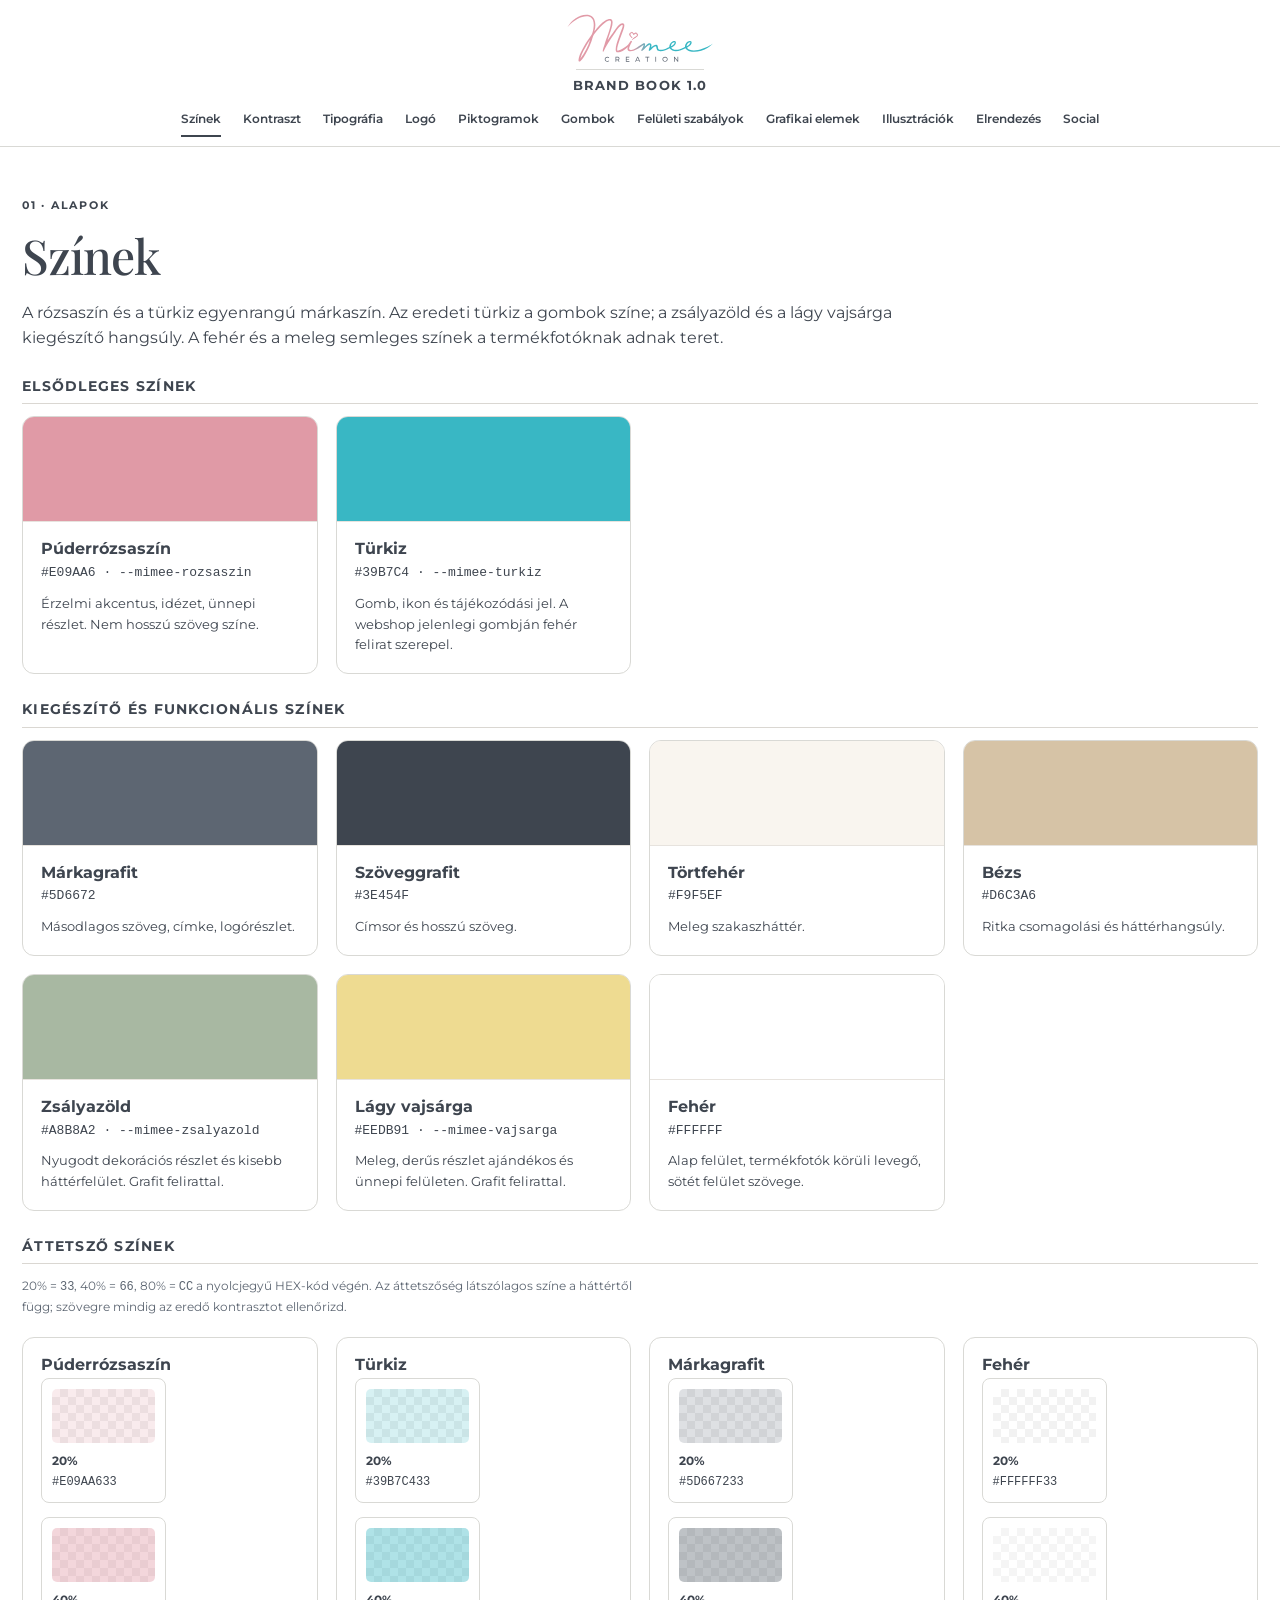
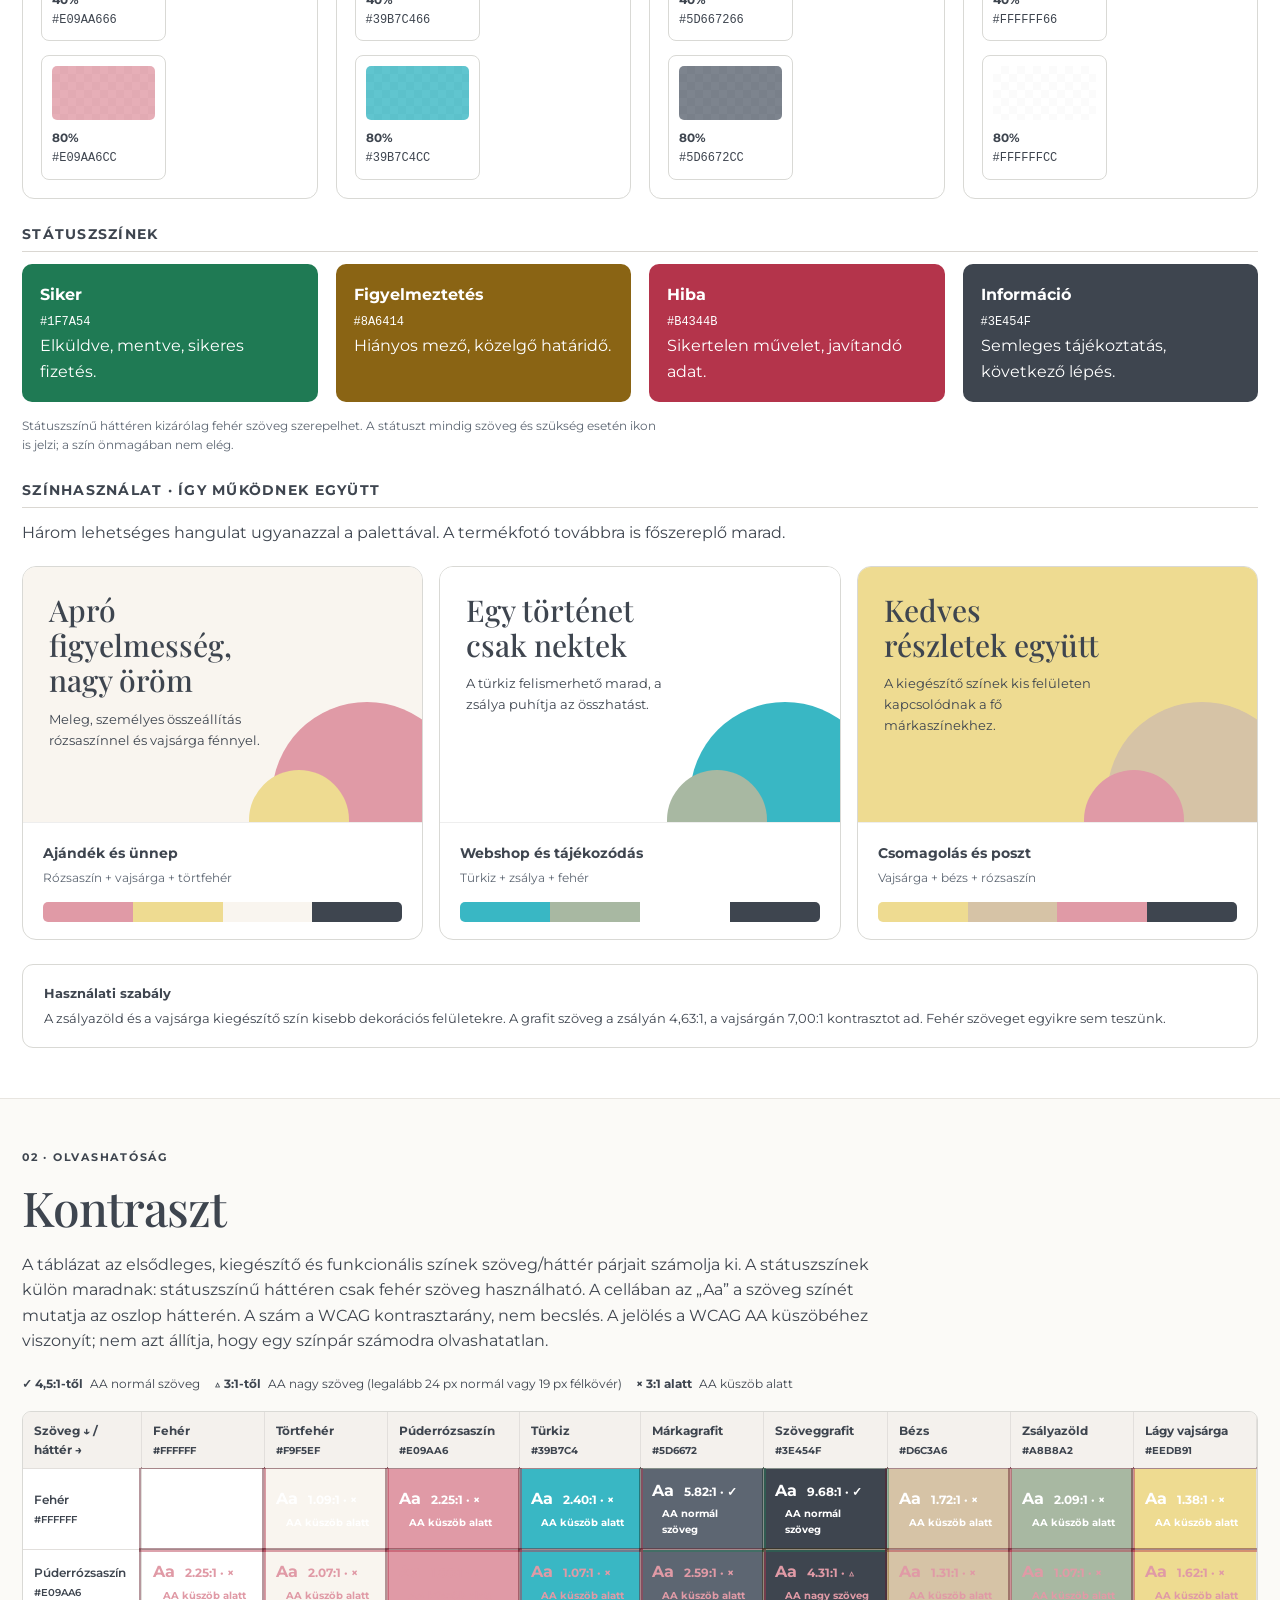
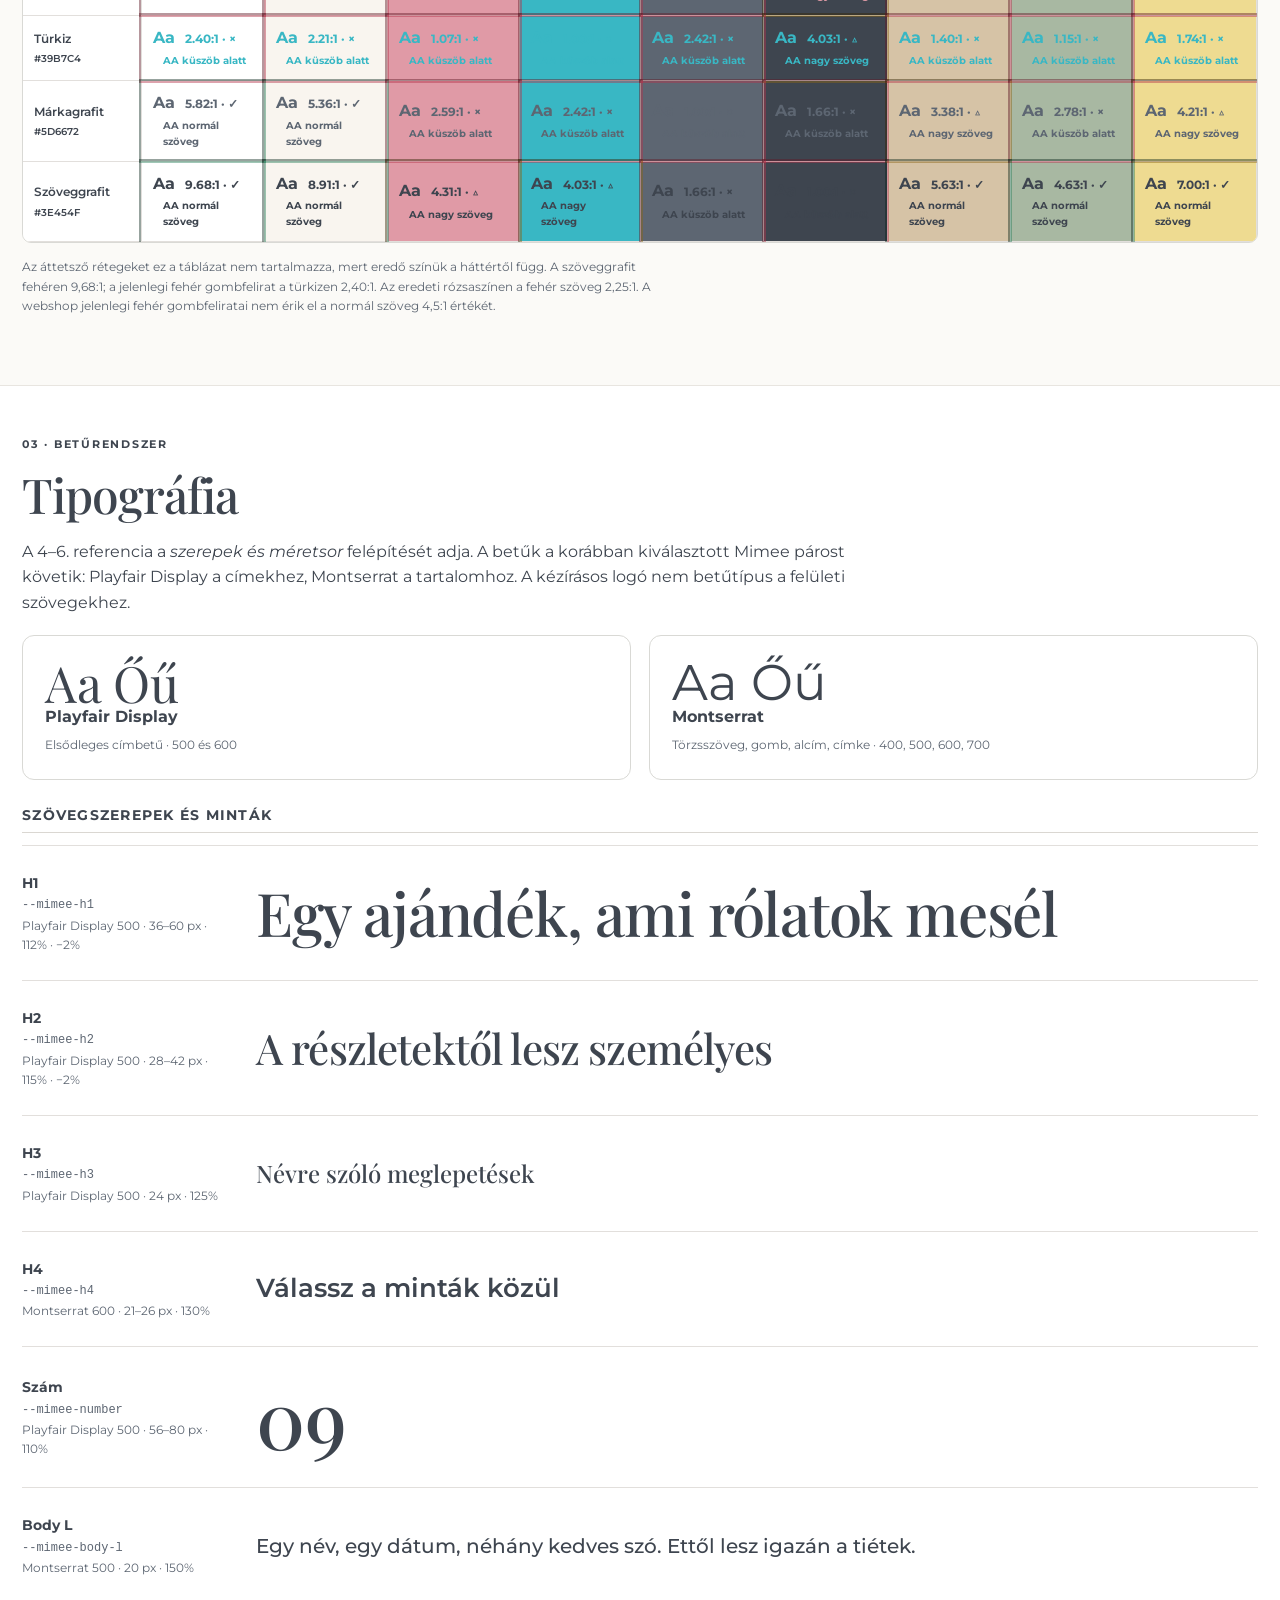
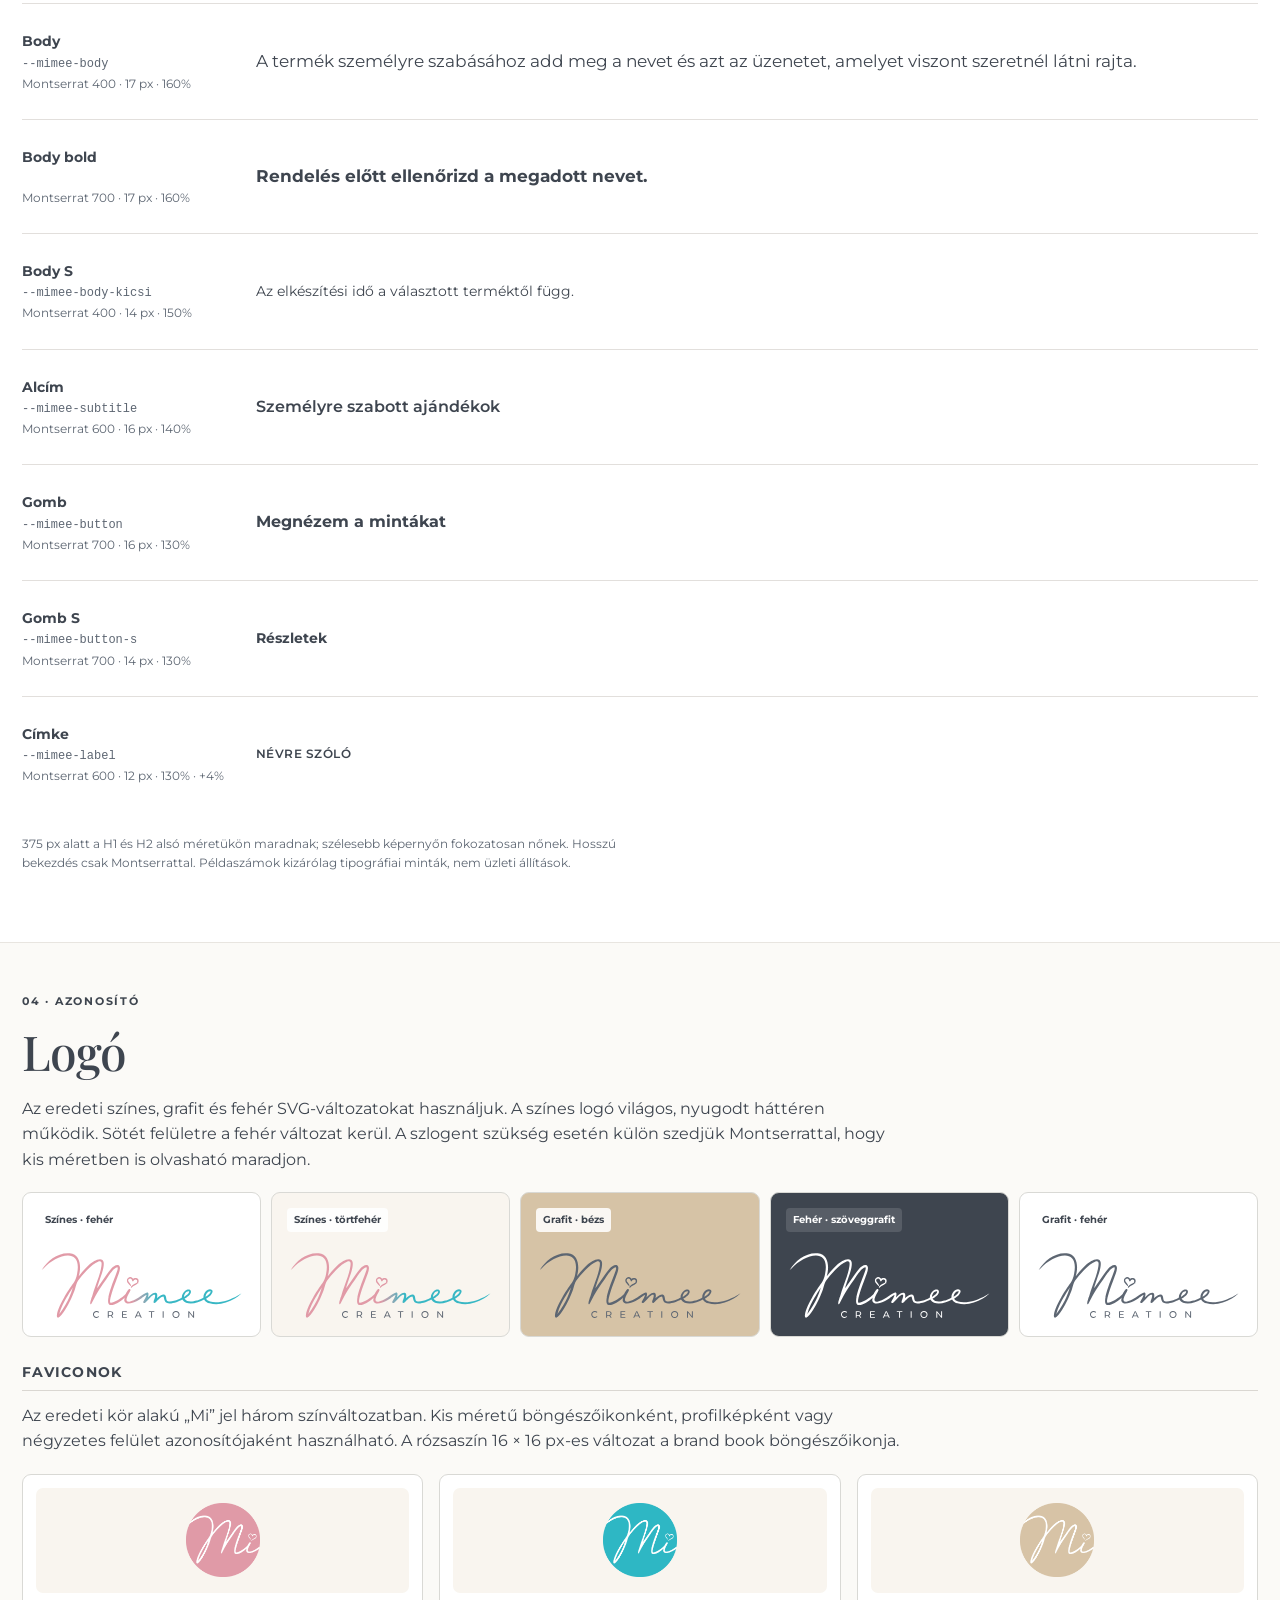
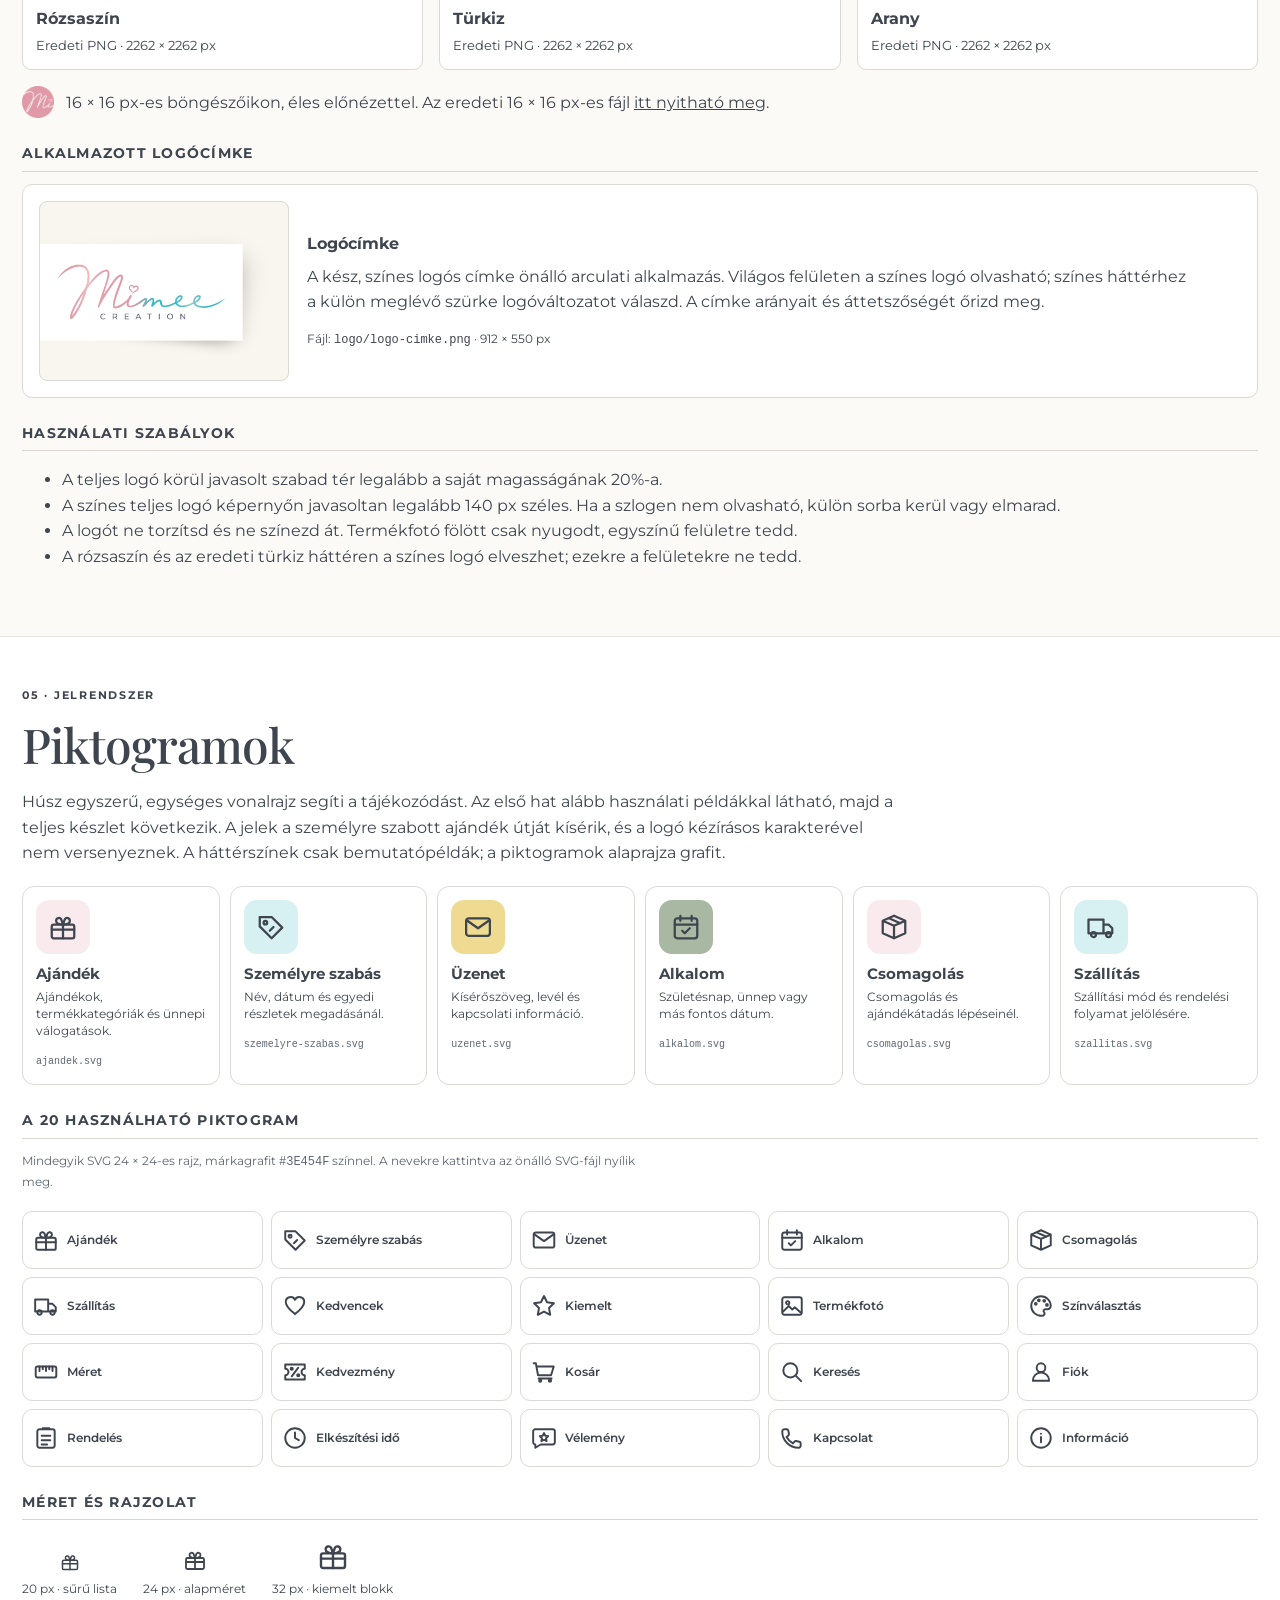
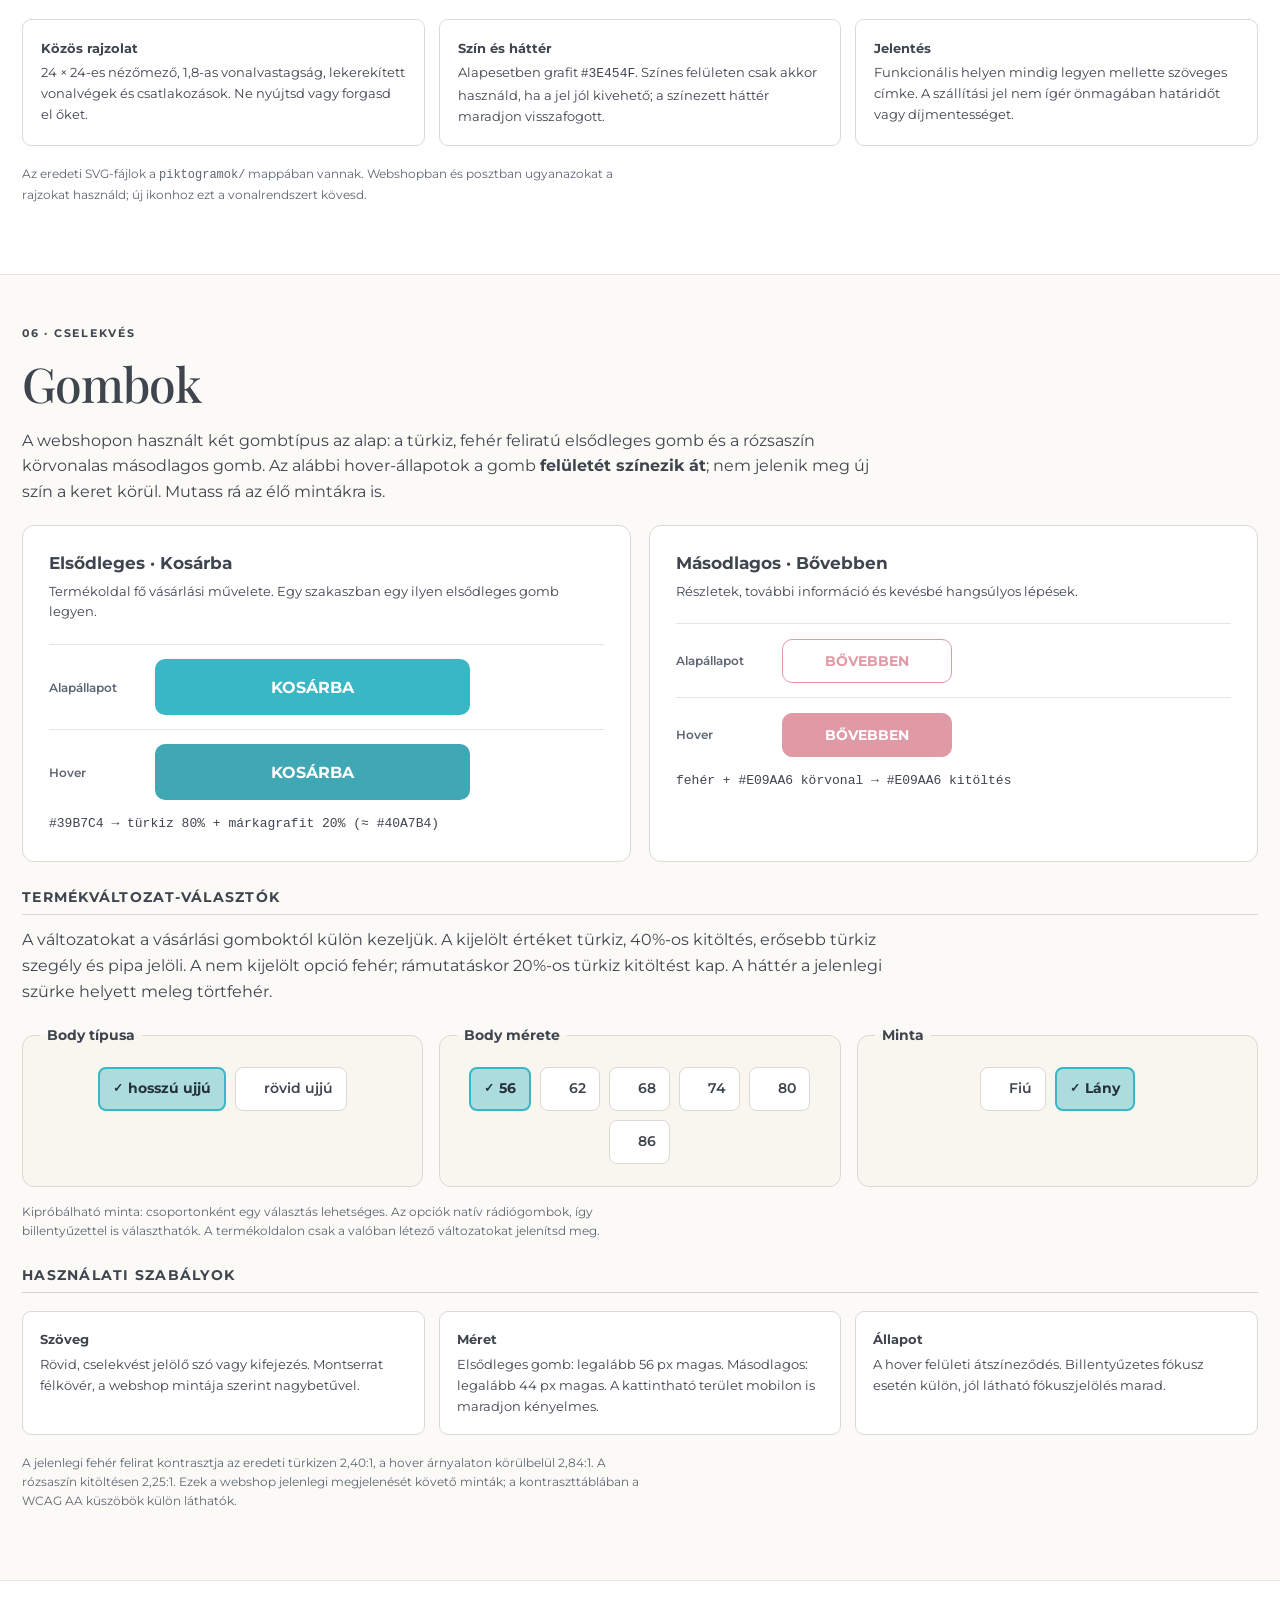
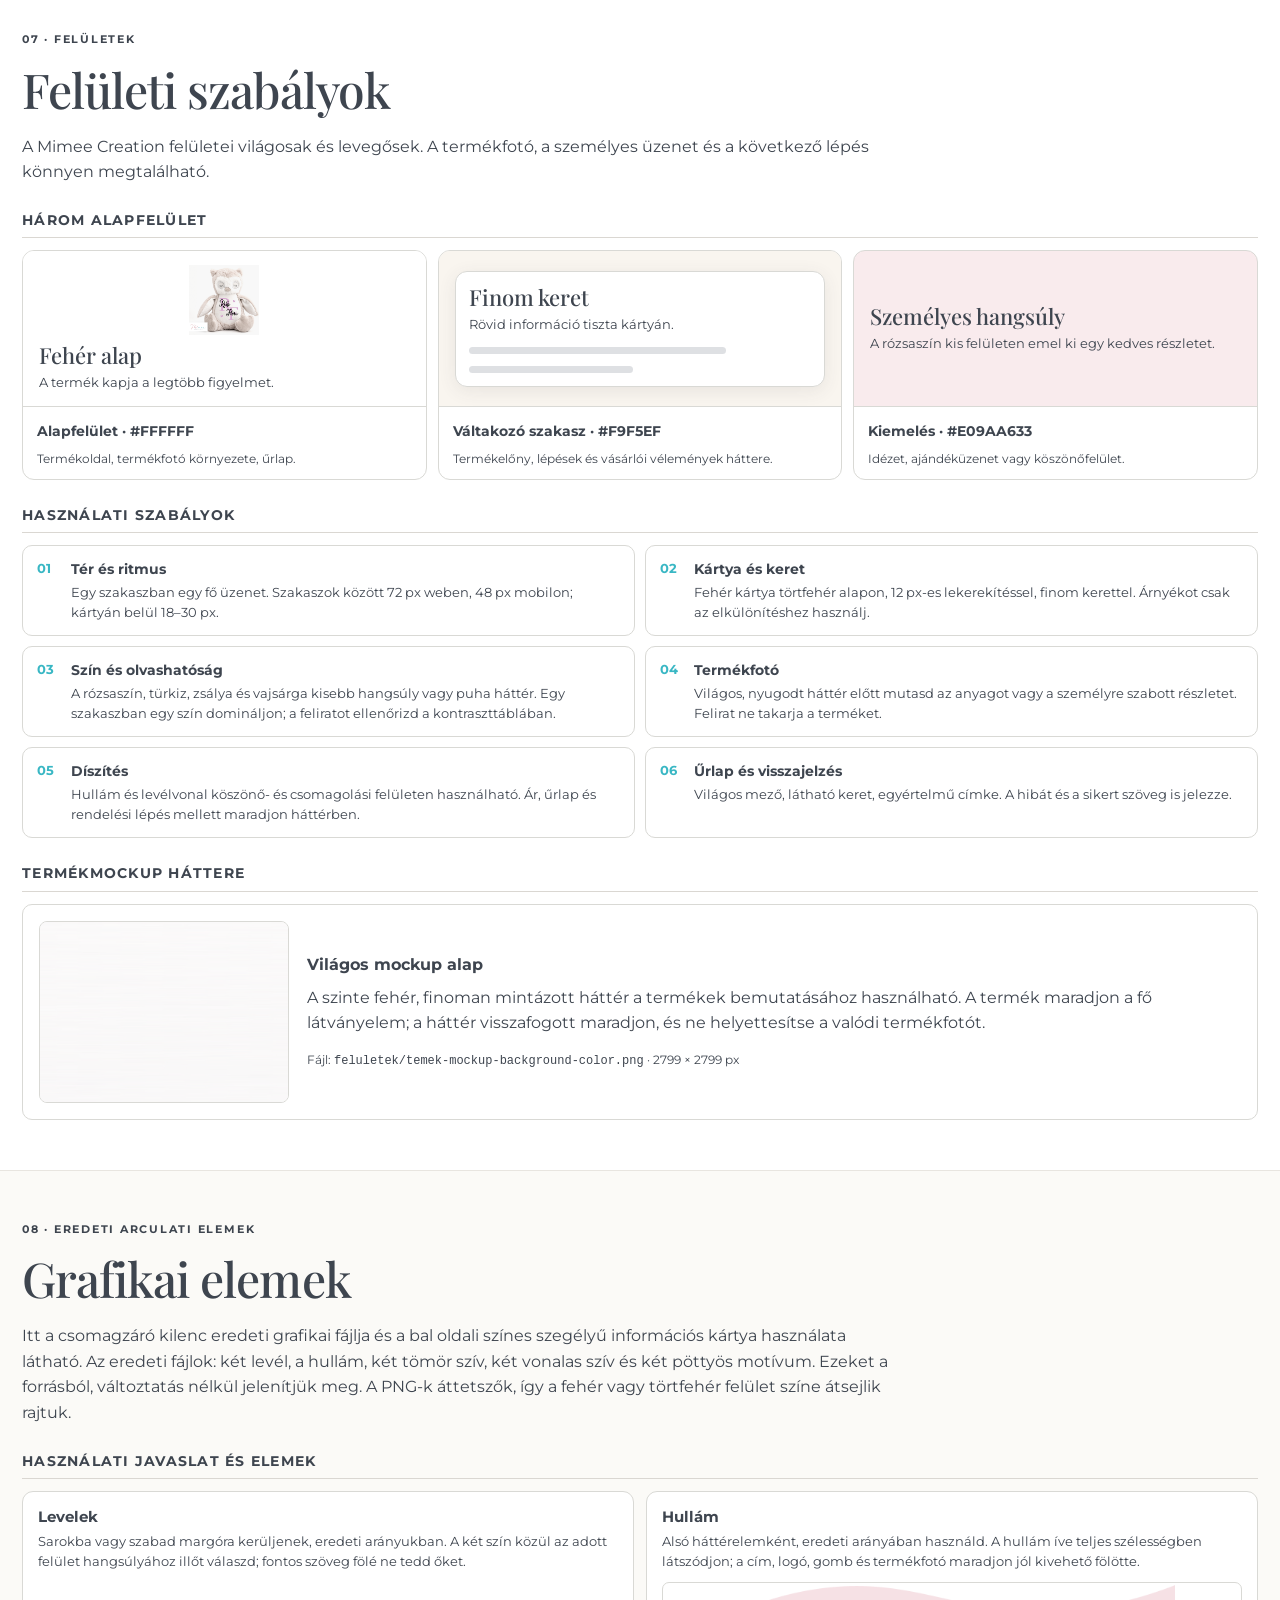
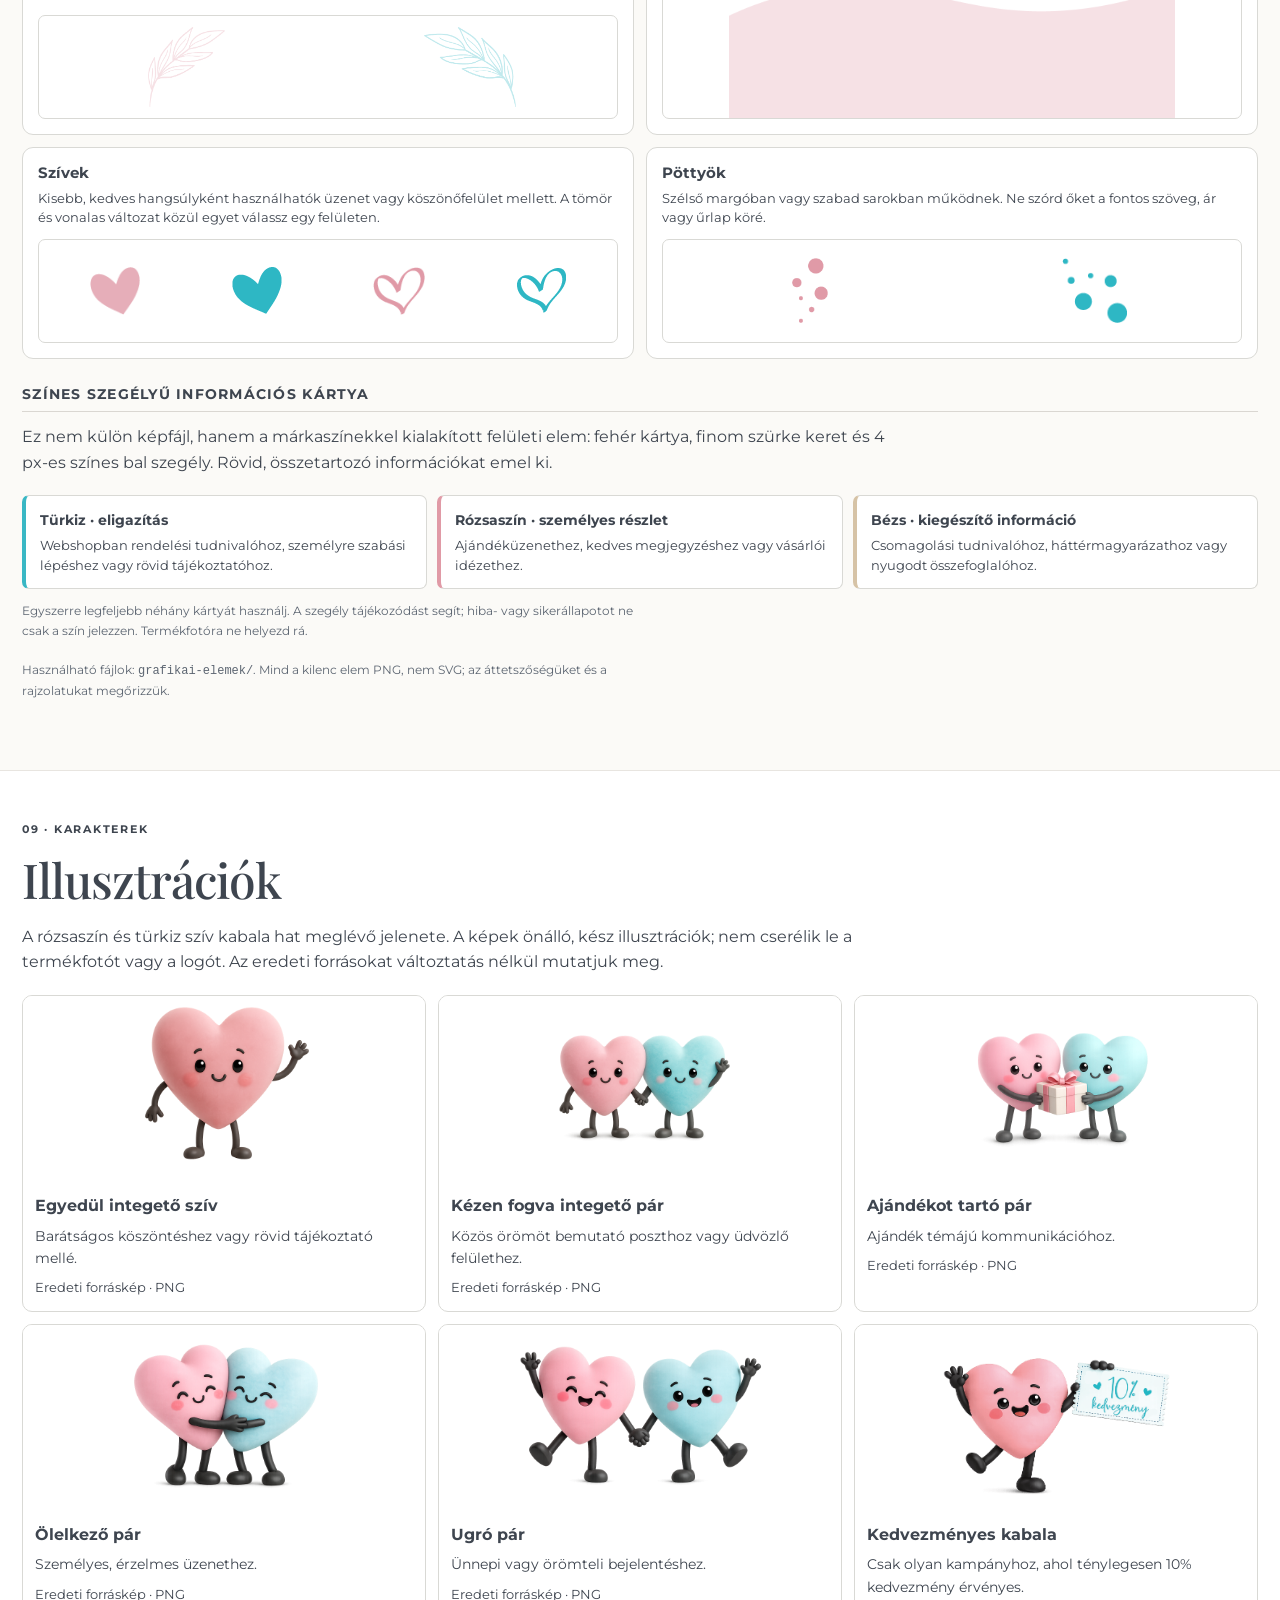
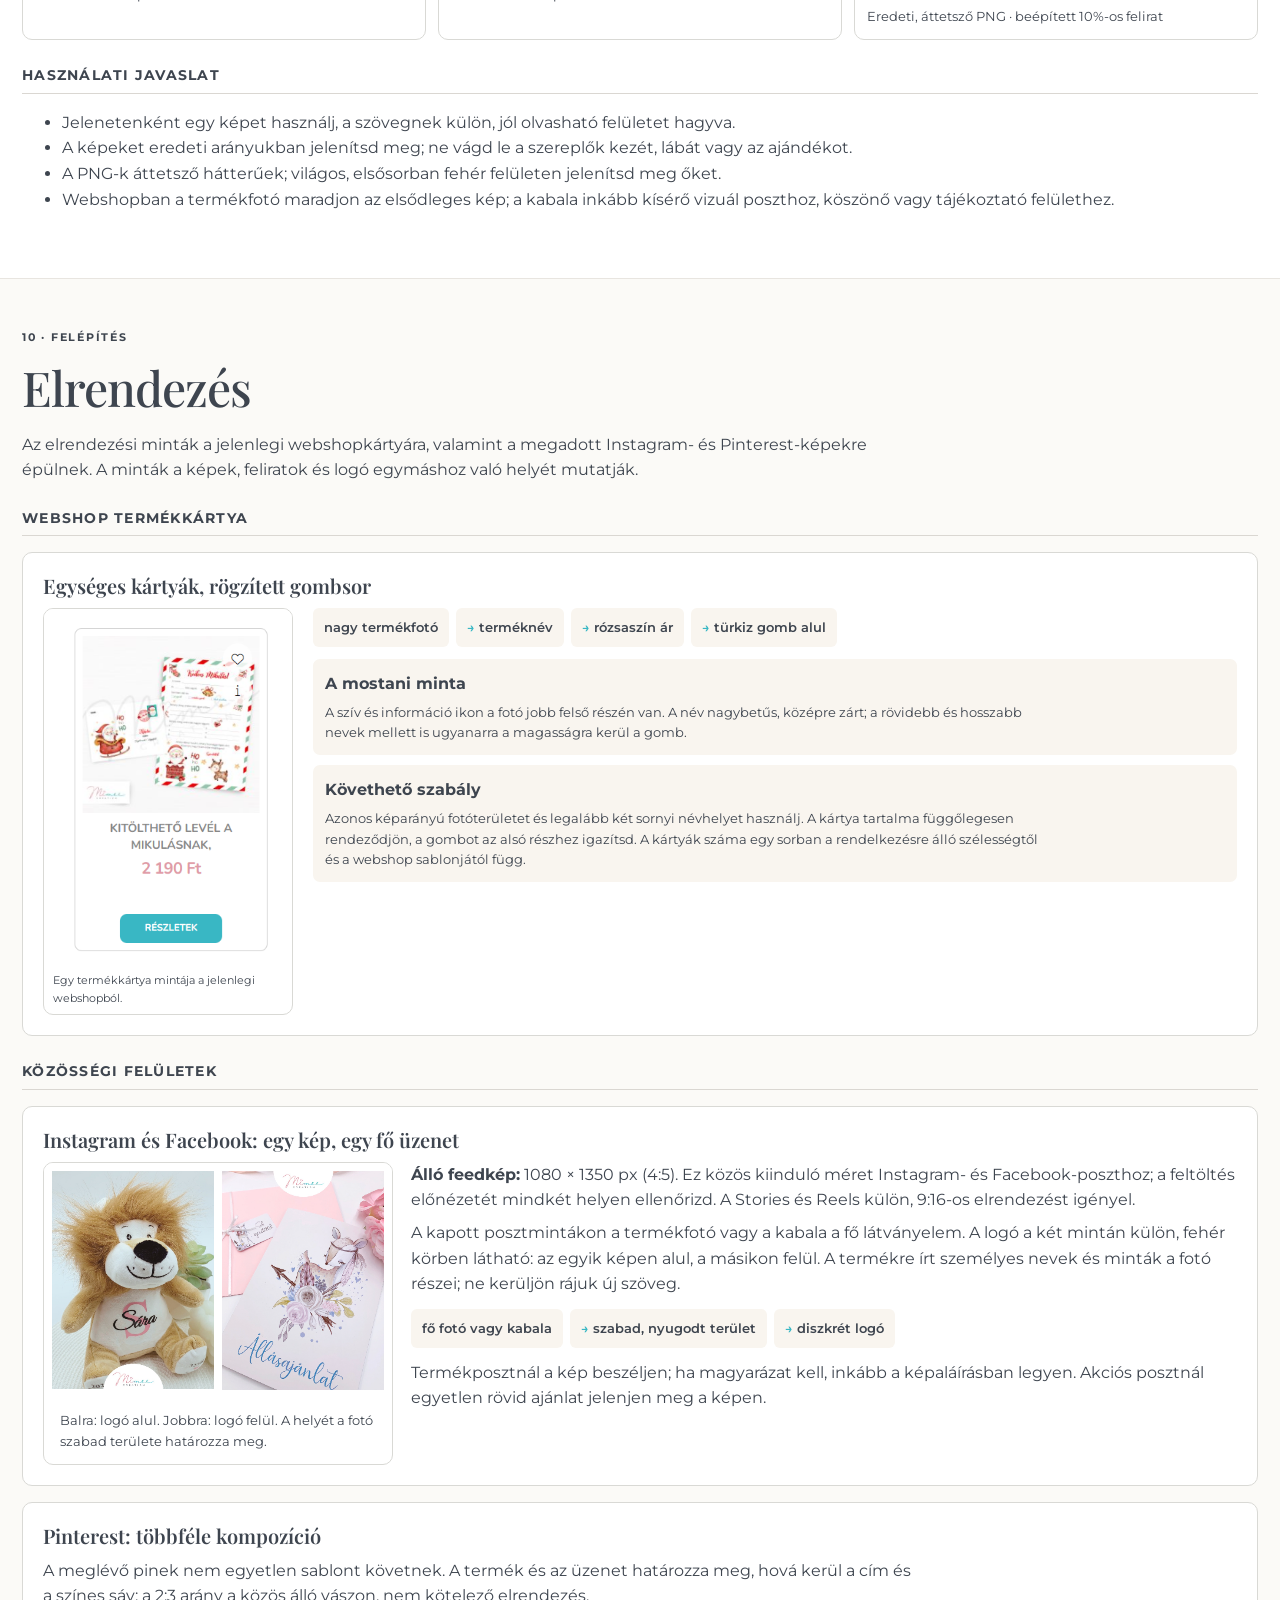
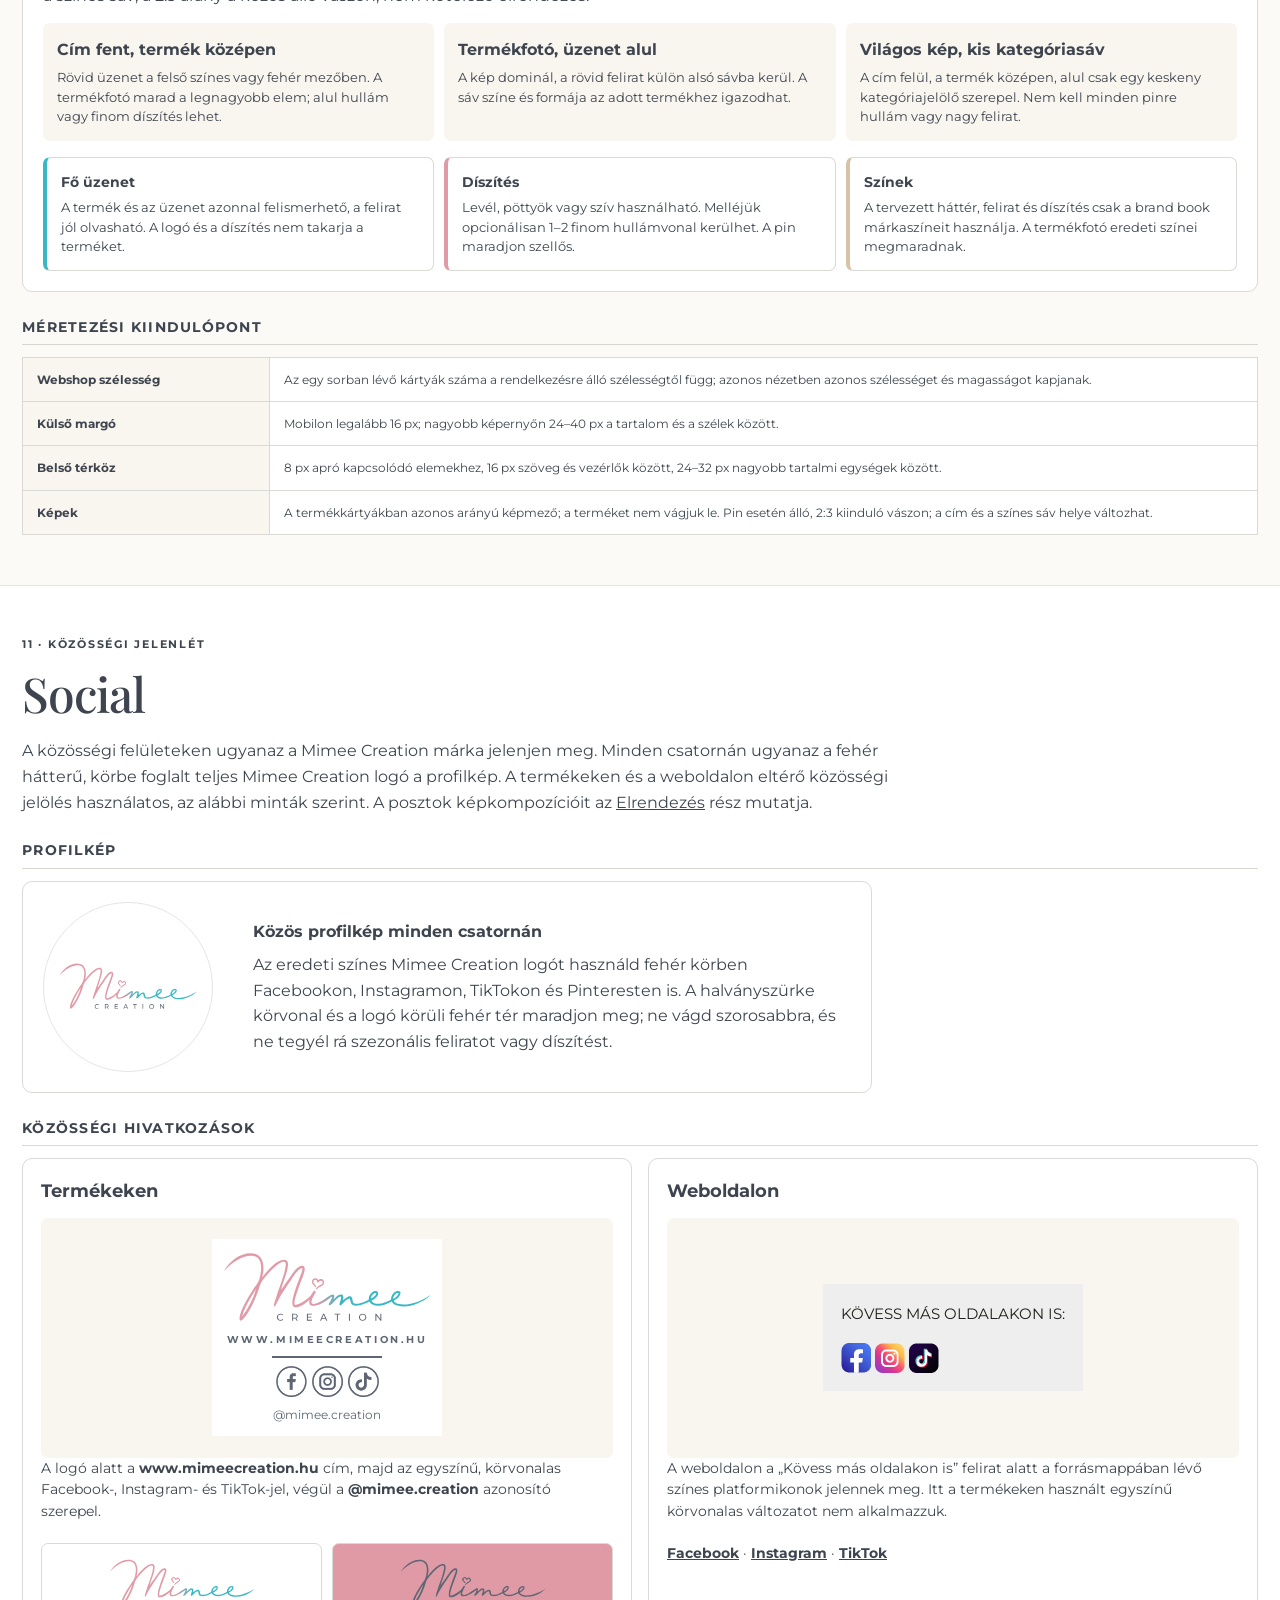
==== brand-book/index.html @ 457581e2 "Publish Mimee Creation brand book 1.0" ====
<!doctype html>
<html lang="hu">
<head>
  <meta charset="utf-8">
  <meta name="viewport" content="width=device-width,initial-scale=1">
  <meta name="color-scheme" content="light">
  <title>Mimee Creation · Brand book 1.0</title>
  <link rel="icon" href="logo/faviconok/mimee-favicon-rozsaszin@16x16.png">
  <link rel="stylesheet" href="tokens.css">
  <style>
    :root{scroll-behavior:smooth}*{box-sizing:border-box}body{margin:0;background:#fff;color:var(--mimee-szoveg);font:400 16px/1.6 var(--mimee-font-szoveg)}a{color:var(--mimee-szoveg)}a:hover{color:var(--mimee-szoveg)}button{font:inherit}.wrap{width:min(1240px,calc(100% - 44px));margin:auto}header{position:sticky;top:0;z-index:20;background:rgba(255,255,255,.96);border-bottom:1px solid var(--mimee-keret);backdrop-filter:blur(10px)}.head{display:flex;align-items:center;justify-content:space-between;gap:18px;padding:12px 0}.mark{display:flex;align-items:center;gap:12px;text-decoration:none;color:var(--mimee-szoveg);white-space:nowrap}.mark img{width:110px;height:auto}.mark strong{font-size:12px;letter-spacing:.04em}.version{font-size:11px;color:var(--mimee-grafit);white-space:nowrap}nav{display:flex;overflow-x:auto;gap:22px;scrollbar-width:thin;padding:0 0 9px}nav a{font-size:12px;font-weight:600;white-space:nowrap;text-decoration:none;color:var(--mimee-szoveg);border-bottom:2px solid transparent;padding:3px 0 7px}nav a:hover,nav a.active{color:var(--mimee-szoveg);border-color:var(--mimee-szoveg)}section{padding:72px 0;border-bottom:1px solid #e8e5e0;scroll-margin-top:120px}section:nth-of-type(even){background:#fbfaf7}h1,h2,h3{margin:0 0 .35em;line-height:1.17}h1,h2{font-family:var(--mimee-font-cim);font-weight:500;letter-spacing:-.02em}h1{font-size:clamp(38px,5vw,64px)}h2{font-size:clamp(34px,4vw,48px)}h3{font-size:20px}p{max-width:80ch;margin:0 0 20px}.eyebrow{font-size:11px;font-weight:700;letter-spacing:.16em;text-transform:uppercase;color:var(--mimee-szoveg);margin-bottom:12px}.lead{font-size:19px;max-width:67ch}.intro{padding:84px 0;background:linear-gradient(120deg,#fff 45%,var(--mimee-tortfeher))}.intro-logo{width:min(300px,65vw);margin-bottom:20px}.tiny{font-size:12px;color:var(--mimee-grafit)}.grid{display:grid;grid-template-columns:repeat(2,minmax(0,1fr));gap:18px}.grid.three{grid-template-columns:repeat(3,minmax(0,1fr))}.grid.four{grid-template-columns:repeat(4,minmax(0,1fr))}.card{border:1px solid var(--mimee-keret);border-radius:12px;background:#fff;overflow:hidden}.card-body{padding:18px}.card small{font-size:12px;color:var(--mimee-grafit)}.swatch{height:105px;border-bottom:1px solid #e7e3de}.code{font-family:Consolas,'Courier New',monospace;font-size:13px}.card h3{font-size:16px;font-family:var(--mimee-font-szoveg);font-weight:700;margin:0 0 4px}.card p{font-size:13px;margin:9px 0 0}.subhead{font-size:14px;text-transform:uppercase;letter-spacing:.09em;margin:36px 0 14px;border-bottom:1px solid #dad7d2;padding-bottom:9px}.chip{display:inline-block;padding:5px 10px;border-radius:5px;margin:4px 6px 4px 0;font-size:12px}.alpha-row{display:flex;gap:14px;flex-wrap:wrap}.alpha-card{width:125px;padding:10px;border:1px solid var(--mimee-keret);border-radius:8px;background:#fff;font-size:12px}.alpha-card i{display:block;height:54px;border-radius:5px;margin-bottom:8px;background-image:linear-gradient(45deg,#eee 25%,transparent 25%),linear-gradient(-45deg,#eee 25%,transparent 25%),linear-gradient(45deg,transparent 75%,#eee 75%),linear-gradient(-45deg,transparent 75%,#eee 75%);background-size:16px 16px;background-position:0 0,0 8px,8px -8px,-8px 0}.alpha-card i span{display:block;height:100%;border-radius:5px}.status{padding:18px;border-radius:10px;color:#fff;min-height:130px}.status b{display:block}.status code{font-size:12px}.table-scroll{overflow:auto;border:1px solid var(--mimee-keret);border-radius:9px}table{border-collapse:collapse;width:100%;min-width:760px}th,td{padding:9px 11px;text-align:left;border-right:1px solid #e2dfdc;border-bottom:1px solid #e2dfdc;font-size:12px}th{background:#f4f1ed;position:sticky;top:0;z-index:1}td:first-child{font-weight:600;white-space:nowrap;background:#fff}td.sample{min-width:105px;font-weight:700}td.sample small{display:block;font-weight:500}.sample .metric{display:inline-block;margin-left:5px;padding:2px 5px;border-radius:3px;background:transparent;color:inherit;font-weight:700}.sample .sample-aa{font-size:16px}td.normal{outline:inset 2px rgba(31,122,84,.42)}td.large{outline:inset 2px rgba(138,100,20,.45)}td.fail{outline:inset 2px rgba(180,52,75,.45)}.legend{display:flex;gap:14px;flex-wrap:wrap;font-size:12px;margin:16px 0 0}.legend b{margin-right:4px}.type-font{padding:22px}.type-font .big{font-size:50px;line-height:1}.type-font .big.playfair{font-family:var(--mimee-font-cim)}.type-spec{display:grid;grid-template-columns:210px 1fr;gap:24px;padding:26px 0;border-top:1px solid #e2dfdc;align-items:center}.type-spec .meta{font-size:12px;color:var(--mimee-grafit)}.type-spec .meta b{display:block;color:var(--mimee-szoveg);font-size:14px}.type-example{margin:0;max-width:none}.logo-tile{min-height:190px;padding:22px;display:flex;flex-direction:column;justify-content:space-between;border-radius:9px;border:1px solid var(--mimee-keret)}.logo-tile img{width:100%;max-width:245px;max-height:110px;object-fit:contain;align-self:center}.logo-tile span{font-size:11px;font-weight:700;background:rgba(255,255,255,.87);color:#3E454F;padding:4px 7px;border-radius:4px;align-self:flex-start}.logo-tile.dark span{background:rgba(255,255,255,.13);color:#fff}.icon-grid{display:grid;grid-template-columns:repeat(3,minmax(0,1fr));gap:16px}.icon-card{background:#fff;border:1px solid var(--mimee-keret);border-radius:12px;padding:22px;min-height:205px}.icon-disc{width:72px;height:72px;border-radius:18px;display:grid;place-items:center;margin-bottom:17px}.icon-disc img{width:36px;height:36px}.icon-card h3{font:700 15px/1.3 var(--mimee-font-szoveg);margin:0 0 6px}.icon-card p{font-size:13px;margin:0 0 9px}.icon-card code{font-size:11px;color:var(--mimee-grafit)}.icon-library{display:grid;grid-template-columns:repeat(5,minmax(0,1fr));gap:12px}.icon-entry{display:flex;align-items:center;gap:12px;padding:15px;border:1px solid var(--mimee-keret);border-radius:10px;background:#fff;color:var(--mimee-szoveg);text-decoration:none;min-height:76px}.icon-entry:hover,.icon-entry:focus-visible{border-color:var(--mimee-grafit);box-shadow:0 0 0 3px var(--mimee-grafit-20)}.icon-entry img{width:32px;height:32px;flex:none}.icon-entry span{font-size:12px;font-weight:600;line-height:1.3}.icon-rule{display:grid;grid-template-columns:repeat(3,minmax(0,1fr));gap:14px;margin-top:18px}.icon-rule>div{background:#fff;border:1px solid var(--mimee-keret);border-radius:9px;padding:18px;font-size:13px}.icon-rule b{display:block;margin-bottom:4px}.icon-sizes{display:flex;align-items:flex-end;gap:26px;flex-wrap:wrap;margin:20px 0}.icon-sizes span{display:grid;justify-items:center;gap:7px;font-size:12px}.icon-sizes img{display:block}.usage-grid{display:grid;grid-template-columns:repeat(3,minmax(0,1fr));gap:16px}.usage-card{border:1px solid var(--mimee-keret);border-radius:14px;overflow:hidden;background:#fff}.usage-visual{min-height:255px;padding:26px;position:relative;overflow:hidden}.usage-visual h3{font:500 30px/1.18 var(--mimee-font-cim);max-width:225px;position:relative;z-index:1;margin:0}.usage-visual p{font-size:13px;max-width:225px;margin:10px 0 0;position:relative;z-index:1}.usage-shape{position:absolute;width:190px;height:190px;border-radius:50%;right:-40px;bottom:-70px}.usage-shape.small{width:100px;height:100px;right:73px;bottom:-48px}.usage-caption{padding:17px 20px;border-top:1px solid #eee}.usage-caption b{font-size:14px}.usage-caption p{font-size:12px;color:var(--mimee-grafit);margin:3px 0 0}.usage-strip{display:flex;height:20px;margin-top:15px;border-radius:5px;overflow:hidden}.usage-strip i{flex:1}.usage-note{background:#fff;border:1px solid var(--mimee-keret);border-radius:11px;padding:18px 21px;font-size:13px;margin-top:24px}.usage-note strong{display:block;margin-bottom:4px}.button-grid{display:grid;grid-template-columns:repeat(2,minmax(0,1fr));gap:18px}.button-panel{background:#fff;border:1px solid var(--mimee-keret);border-radius:12px;padding:26px}.button-panel h3{font:700 17px/1.3 var(--mimee-font-szoveg);margin:0 0 7px}.button-panel p{font-size:13px;margin:0 0 22px}.button-state{display:grid;grid-template-columns:90px 1fr;align-items:center;gap:16px;min-height:74px;border-top:1px solid #e8e5e0;padding:14px 0}.button-state small{font-size:12px;font-weight:600;color:var(--mimee-grafit)}.mimee-demo-button{border-radius:10px;text-align:center;font:700 16px/1.2 var(--mimee-font-szoveg);text-transform:uppercase;cursor:pointer;transition:background-color .18s ease}.mimee-demo-button.primary{min-height:56px;width:min(100%,315px);padding:14px 26px;border:0;background:var(--mimee-turkiz);color:#fff}.mimee-demo-button.primary:hover,.mimee-demo-button.primary.is-hover{background:var(--mimee-gomb-hover)}.mimee-demo-button.secondary{min-height:44px;width:min(100%,170px);padding:10px 18px;border:1px solid var(--mimee-rozsaszin);background:#fff;color:var(--mimee-rozsaszin);font-size:14px}.mimee-demo-button.secondary:hover,.mimee-demo-button.secondary.is-hover{background:var(--mimee-rozsaszin);color:#fff}.mimee-demo-button:focus-visible{outline:2px solid var(--mimee-szoveg);outline-offset:3px}.variant-grid{display:grid;grid-template-columns:repeat(3,minmax(0,1fr));gap:16px}.variant-fieldset{min-width:0;margin:0;padding:20px 17px 22px;border:1px solid var(--mimee-keret);border-radius:12px;background:var(--mimee-tortfeher)}.variant-fieldset legend{padding:0 7px;font-size:14px;font-weight:700;color:var(--mimee-szoveg)}.variant-options{display:flex;justify-content:center;flex-wrap:wrap;gap:9px}.variant-option{position:relative;display:inline-flex}.variant-option input{position:absolute;inset:0;width:100%;height:100%;margin:0;opacity:0;cursor:pointer}.variant-option label{display:inline-flex;align-items:center;justify-content:center;min-height:44px;min-width:50px;padding:9px 13px;border:1px solid var(--mimee-keret);border-radius:8px;background:#fff;color:var(--mimee-szoveg);font:600 14px/1.2 var(--mimee-font-szoveg);cursor:pointer;transition:background-color .18s ease,border-color .18s ease}.variant-option label::before{content:"✓";visibility:hidden;margin-right:5px;font-size:12px}.variant-option:hover label{background:var(--mimee-turkiz-20);border-color:var(--mimee-turkiz)}.variant-option input:checked+label{background:var(--mimee-turkiz-40);border:2px solid var(--mimee-turkiz);color:#26313A;font-weight:700}.variant-option input:checked+label::before{visibility:visible}.variant-option:hover input:checked+label{background:var(--mimee-turkiz-80)}.variant-option input:focus-visible+label{outline:2px solid var(--mimee-szoveg);outline-offset:3px}.button-spec{display:grid;grid-template-columns:repeat(3,minmax(0,1fr));gap:14px;margin-top:18px}.button-spec>div{border:1px solid var(--mimee-keret);background:#fff;border-radius:9px;padding:17px;font-size:13px}.button-spec b{display:block;margin-bottom:4px}.surface-grid{display:grid;grid-template-columns:repeat(3,minmax(0,1fr));gap:16px}.surface-tile{border:1px solid var(--mimee-keret);border-radius:12px;overflow:hidden;background:#fff}.surface-stage{height:245px;padding:24px;display:flex;flex-direction:column;justify-content:center}.surface-stage h3{font:500 27px/1.15 var(--mimee-font-cim);margin:0 0 9px}.surface-stage p{font-size:13px;margin:0}.surface-stage .mini-card{background:#fff;border:1px solid var(--mimee-keret);border-radius:12px;padding:18px;box-shadow:var(--mimee-arnyek)}.surface-stage .mini-line{height:7px;border-radius:4px;background:var(--mimee-grafit-20);margin-top:12px;width:75%}.surface-stage .mini-line.short{width:48%}.surface-stage .mini-photo{height:110px;border-radius:10px;background:#fff;display:flex;align-items:center;justify-content:center;margin-bottom:15px}.surface-stage .mini-photo img{width:100%;height:100%;object-fit:contain}.surface-tile .caption{padding:18px;border-top:1px solid var(--mimee-keret)}.surface-tile .caption b{font-size:14px}.surface-tile .caption p{font-size:12px;margin:5px 0 0}.surface-rules{display:grid;grid-template-columns:repeat(3,minmax(0,1fr));gap:14px}.surface-rules>div{background:#fff;border:1px solid var(--mimee-keret);border-radius:10px;padding:19px;font-size:13px}.surface-rules b{display:block;font-size:14px;margin-bottom:6px}.graphic-assets{display:grid;grid-template-columns:repeat(3,minmax(0,1fr));gap:16px}.graphic-asset{border:1px solid var(--mimee-keret);border-radius:12px;background:#fff;overflow:hidden}.graphic-preview{height:255px;position:relative;display:flex;align-items:center;justify-content:center;overflow:hidden;background:#fff}.graphic-preview.leaf img{max-width:70%;max-height:80%;width:auto;height:auto;object-fit:contain}.graphic-preview.wave img{position:absolute;left:-10%;bottom:-45px;width:120%;height:auto;display:block}.graphic-preview.wave span{position:absolute;top:35px;left:25px;right:25px;z-index:1;text-align:center;font:500 25px/1.2 var(--mimee-font-cim)}.graphic-preview.mini img{max-width:110px;max-height:120px;width:auto;height:auto;object-fit:contain}.graphic-info{padding:18px;border-top:1px solid var(--mimee-keret)}.graphic-info b,.graphic-info code{display:block}.graphic-info b{font-size:15px}.graphic-info code{font-size:11px;margin:6px 0;color:var(--mimee-grafit);overflow-wrap:anywhere}.graphic-info p{font-size:12px;margin:0 0 7px}.graphic-info a{font-size:12px}.graphic-use{display:grid;grid-template-columns:repeat(2,minmax(0,1fr));gap:16px;margin-top:18px}.graphic-use>div{background:#fff;border:1px solid var(--mimee-keret);border-radius:10px;padding:18px;font-size:13px}.graphic-use b{display:block;margin-bottom:5px}.future{padding:34px;border:1px dashed #bab7b2;border-radius:12px;background:#fff}.footer{padding:38px 0;background:var(--mimee-szoveg);color:#fff}.footer a{color:#fff}.skip{position:absolute;left:-9999px}.skip:focus{left:12px;top:8px;background:#fff;padding:8px;z-index:30}@media(max-width:800px){.grid.three,.grid.four,.icon-grid{grid-template-columns:repeat(2,minmax(0,1fr))}.usage-grid,.variant-grid,.surface-grid,.surface-rules,.graphic-assets{grid-template-columns:1fr}.graphic-preview{height:330px}.button-grid{grid-template-columns:1fr}.icon-library{grid-template-columns:repeat(4,minmax(0,1fr))}.type-spec{grid-template-columns:1fr;gap:8px}.head{padding:9px 0}.mark img{width:88px}}@media(max-width:550px){.grid,.grid.three,.grid.four,.icon-grid,.icon-rule,.button-spec,.graphic-use{grid-template-columns:1fr}.icon-library{grid-template-columns:repeat(2,minmax(0,1fr))}.graphic-preview{height:255px}section{padding:48px 0}.intro{padding:56px 0}.wrap{width:min(100% - 28px,1240px)}.version{font-size:10px}}
  .favicon-grid{display:grid;grid-template-columns:repeat(3,minmax(0,1fr));gap:16px}.favicon-tile{padding:20px;border:1px solid var(--mimee-keret);border-radius:9px;background:#fff}.favicon-preview{min-height:145px;display:flex;align-items:center;justify-content:center;background:#F9F5EF;border-radius:7px}.favicon-preview img{width:104px;height:104px;object-fit:contain}.favicon-tile b{display:block;margin-top:13px}.favicon-tile small{display:block;margin-top:5px;line-height:1.5}.favicon-mini{display:flex;align-items:center;gap:12px;margin-top:16px}.favicon-mini img{width:32px;height:32px;image-rendering:auto}@media(max-width:700px){.favicon-grid{grid-template-columns:1fr}}.mascot-grid{display:grid;grid-template-columns:repeat(3,minmax(0,1fr));gap:12px}.mascot-card{border:1px solid var(--mimee-keret);border-radius:10px;overflow:hidden;background:#fff}.mascot-card img{display:block;width:100%;height:185px;object-fit:contain;background:#FFFFFF}.mascot-card .mascot-info{padding:12px}.mascot-card b{display:block;margin-bottom:6px}.mascot-card p{margin:0;font-size:14px}.mascot-card small{display:block;margin-top:8px;color:var(--mimee-szoveg)}@media(max-width:800px){.mascot-grid{grid-template-columns:repeat(2,minmax(0,1fr))}}@media(max-width:550px){.mascot-grid{grid-template-columns:1fr}.mascot-card img{height:200px}}.layout-rules{display:grid;grid-template-columns:repeat(4,minmax(0,1fr));gap:12px}.layout-rule,.layout-example{border:1px solid var(--mimee-keret);border-radius:10px;background:#fff}.layout-rule{padding:18px}.layout-rule b{display:block;margin-bottom:8px}.layout-rule p{margin:0;font-size:14px}.layout-examples{display:grid;grid-template-columns:repeat(3,minmax(0,1fr));gap:16px}.layout-example{overflow:hidden}.layout-example>h4{margin:0;padding:16px 17px;border-bottom:1px solid var(--mimee-keret);font-size:17px}.layout-stage{padding:18px;background:#F9F5EF;min-height:320px}.layout-note{padding:14px 17px;font-size:13px;line-height:1.55}.layout-note p{margin:0}.layout-product{max-width:250px;margin:auto;background:white;border:1px solid var(--mimee-keret);border-radius:9px;overflow:hidden}.layout-product img{display:block;width:100%;height:130px;object-fit:contain;background:#fff}.layout-product div{padding:12px}.layout-product b,.layout-product small{display:block}.layout-product small{margin:5px 0 11px}.layout-demo-button{display:inline-block;background:#39B7C4;color:#fff;padding:8px 14px;border-radius:6px;font-weight:700;font-size:12px}.layout-page{background:#fff;border:1px solid var(--mimee-keret);border-radius:9px;overflow:hidden}.layout-page .layout-page-inner{display:grid;grid-template-columns:1fr 1fr;gap:12px;padding:15px}.layout-page img{width:100%;height:180px;object-fit:contain}.layout-page h5{font:500 20px/1.2 var(--mimee-font-cim);margin:8px 0}.layout-page p{font-size:11px;line-height:1.5;margin:0 0 10px}.layout-page .layout-demo-button{font-size:10px}.layout-post{width:min(100%,255px);aspect-ratio:1;margin:auto;background:#fff;border:1px solid var(--mimee-keret);display:flex;flex-direction:column;overflow:hidden}.layout-post img{width:100%;height:62%;object-fit:contain}.layout-post div{padding:10px 13px}.layout-post h5{font:500 19px/1.1 var(--mimee-font-cim);margin:0 0 4px}.layout-post p{font-size:10px;line-height:1.4;margin:0}.layout-values{display:grid;grid-template-columns:repeat(4,minmax(0,1fr));gap:10px}.layout-values div{padding:14px;border:1px solid var(--mimee-keret);border-radius:8px;background:#fff}.layout-values b{display:block;font-size:22px}.layout-values small{display:block}@media(max-width:900px){.layout-rules,.layout-values{grid-template-columns:repeat(2,minmax(0,1fr))}.layout-examples{grid-template-columns:1fr}.layout-stage{min-height:auto}.layout-page{max-width:500px;margin:auto}}@media(max-width:550px){.layout-rules,.layout-values{grid-template-columns:1fr}}.layout-ref-grid{display:grid;grid-template-columns:repeat(2,minmax(0,1fr));gap:16px}.layout-ref{margin:0;background:#fff;border:1px solid var(--mimee-keret);border-radius:10px;overflow:hidden}.layout-ref img{display:block;width:100%;height:auto}.layout-ref figcaption{padding:12px 16px;font-size:13px}.layout-spec{width:100%;border-collapse:collapse;background:#fff;font-size:14px}.layout-spec th,.layout-spec td{padding:12px 14px;border:1px solid var(--mimee-keret);text-align:left;vertical-align:top}.layout-spec th{background:#F9F5EF;width:20%}.layout-case{border:1px solid var(--mimee-keret);border-radius:10px;background:#fff;padding:20px;margin:16px 0}.layout-case h4{margin:0 0 9px;font:600 20px/1.3 var(--mimee-font-cim)}.layout-case p{margin:7px 0}.layout-sequence{display:flex;flex-wrap:wrap;gap:7px;margin:14px 0}.layout-sequence span{padding:9px 11px;border-radius:6px;background:#F9F5EF;font-size:13px;font-weight:600}.layout-sequence span+span:before{content:"→ ";color:#39B7C4}.layout-pair{display:grid;grid-template-columns:1fr 1fr;gap:14px}.layout-pair>div{background:#F9F5EF;border-radius:7px;padding:14px}.layout-pair b{display:block;margin-bottom:5px}.layout-pair p{font-size:13px;margin:0}.layout-visual{display:grid;grid-template-columns:1fr 1fr;gap:14px;margin:14px 0}.layout-visual>div{border:1px dashed #D6C3A6;border-radius:8px;padding:10px;background:#fff}.layout-visual small{display:block;margin-bottom:7px;font-weight:700}.layout-wire{display:grid;grid-template-columns:1.2fr 1fr .8fr;gap:6px}.layout-wire span{display:block;padding:25px 8px;background:#F9F5EF;text-align:center;font-size:11px;border-radius:4px}.layout-wire-mobile{display:grid;gap:5px;width:90px;margin:auto}.layout-wire-mobile span{display:block;padding:6px;background:#F9F5EF;text-align:center;font-size:10px;border-radius:3px}@media(max-width:700px){.layout-ref-grid,.layout-pair,.layout-visual{grid-template-columns:1fr}.layout-spec{font-size:12px}.layout-spec th,.layout-spec td{padding:9px}}.layout-single-card{display:flex;justify-content:center;align-items:flex-start;padding:12px;background:#fff}.layout-single-card img{display:block!important;width:200px!important;height:340px!important;object-fit:cover!important;object-position:left top!important;max-width:none}.layout-instagram-pair{display:flex;justify-content:center;align-items:flex-start;gap:12px;padding:12px;background:#fff}.layout-instagram-pair img{display:block!important;width:calc(50% - 6px)!important;height:auto!important;max-width:220px;object-fit:contain!important}@media(max-width:550px){.layout-instagram-pair{gap:6px;padding:6px}}.layout-inline-ref{max-width:620px;margin:14px auto 18px}.layout-inline-ref .layout-instagram-pair img{max-width:245px}.layout-product-row{display:grid;grid-template-columns:190px minmax(0,1fr);gap:20px;align-items:start}.layout-product-case .layout-inline-ref{margin:0;max-width:none}.layout-product-case .layout-single-card{padding:8px}.layout-product-case .layout-single-card img{width:160px!important;height:272px!important}.layout-product-case .layout-ref figcaption{font-size:11px;padding:7px 9px}.layout-product-explain .layout-sequence{margin:0 0 12px}.layout-product-explain .layout-pair{gap:10px}.layout-product-explain .layout-pair>div{padding:12px}@media(max-width:700px){.layout-product-row{grid-template-columns:1fr}.layout-product-case .layout-inline-ref{max-width:190px;margin:auto}}.layout-product-row{grid-template-columns:250px minmax(0,1fr)}.layout-product-case .layout-single-card img{width:200px!important;height:340px!important}.layout-product-explain .layout-pair{grid-template-columns:1fr}@media(max-width:700px){.layout-product-row{grid-template-columns:1fr}.layout-product-case .layout-inline-ref{max-width:250px}}.layout-social-row{display:grid;grid-template-columns:350px minmax(0,1fr);gap:18px;align-items:start}.layout-social-case .layout-inline-ref{margin:0;max-width:none}.layout-social-case .layout-instagram-pair{padding:8px;gap:8px}.layout-social-case .layout-instagram-pair img{width:calc(50% - 4px)!important}.layout-social-explain p:first-child{margin-top:0}.layout-social-explain .layout-sequence{margin:12px 0}@media(max-width:700px){.layout-social-row{grid-template-columns:1fr}.layout-social-case .layout-inline-ref{max-width:420px;margin:auto}}.pin-options{display:grid;grid-template-columns:repeat(3,minmax(0,1fr));gap:10px;margin:14px 0}.pin-options>div{padding:14px;background:#F9F5EF;border-radius:7px}.pin-options b{display:block;margin-bottom:6px}.pin-options p{font-size:13px;line-height:1.5;margin:0}@media(max-width:700px){.pin-options{grid-template-columns:1fr}}.social-profile{display:grid;grid-template-columns:130px minmax(0,1fr);gap:20px;align-items:center;background:#fff;border:1px solid var(--mimee-keret);border-radius:10px;padding:20px;max-width:760px}.social-avatar{width:118px;height:118px;display:grid;place-items:center;border-radius:12px;background:#F9F5EF}.social-avatar img{display:block;width:88px;height:88px;object-fit:contain}.social-profile b{display:block;margin-bottom:8px}.social-profile p{margin:0}.social-links{display:grid;grid-template-columns:repeat(4,minmax(0,1fr));gap:12px}.social-links a,.social-link-note{display:flex;align-items:center;gap:10px;min-height:66px;padding:13px;background:#fff;border:1px solid var(--mimee-keret);border-radius:9px;text-decoration:none;color:var(--mimee-szoveg)}.social-links a:hover{background:#F9F5EF}.social-links span,.social-link-note span{display:grid;place-items:center;flex:none;width:30px;height:30px;border-radius:50%;background:#E09AA6;color:#fff;font-weight:700}.social-links b,.social-link-note b{font-size:14px}.social-link-note{flex-wrap:wrap}.social-link-note small{font-size:11px;width:100%;margin-left:40px}@media(max-width:800px){.social-links{grid-template-columns:repeat(2,minmax(0,1fr))}}@media(max-width:550px){.social-profile{grid-template-columns:1fr}.social-links{grid-template-columns:1fr}}.pin-rule-list{display:grid;grid-template-columns:repeat(3,minmax(0,1fr));gap:10px;margin-top:16px}.pin-rule-list>div{background:#fff;border:1px solid var(--mimee-keret);border-left:4px solid #39B7C4;border-radius:7px;padding:13px 14px}.pin-rule-list>div:nth-child(2){border-left-color:#E09AA6}.pin-rule-list>div:nth-child(3){border-left-color:#D6C3A6}.pin-rule-list b{display:block;font-size:14px;margin-bottom:5px}.pin-rule-list p{font-size:13px;line-height:1.5;margin:0}@media(max-width:700px){.pin-rule-list{grid-template-columns:1fr}}.social-avatar{background:#fff}.social-avatar img{width:118px;height:118px;object-fit:contain}.social-profile{grid-template-columns:190px minmax(0,1fr);max-width:850px}.social-avatar{width:170px;height:170px;border:1px solid #E5E5E5;border-radius:50%;background:#fff}.social-avatar img{width:142px;height:auto;max-height:95px;object-fit:contain}@media(max-width:550px){.social-profile{grid-template-columns:1fr}.social-avatar{margin:auto}}.social-ref-grid{display:grid;grid-template-columns:repeat(2,minmax(0,1fr));gap:16px}.social-ref-card{border:1px solid var(--mimee-keret);border-radius:10px;background:#fff;padding:18px}.social-ref-card h4{margin:0 0 12px;font-size:18px}.social-ref-card p{font-size:14px;line-height:1.55}.social-ref-preview{display:flex;align-items:center;justify-content:center;min-height:240px;background:#F9F5EF;border-radius:7px}.social-ref-preview img{display:block;max-width:100%;max-height:220px;object-fit:contain}.social-logo-variants{display:grid;grid-template-columns:1fr 1fr;gap:10px;margin-top:14px}.social-logo-variants>div{display:flex;flex-direction:column;justify-content:center;align-items:center;gap:7px;padding:14px 10px;min-height:94px;border-radius:7px;border:1px solid var(--mimee-keret)}.social-logo-variants>div:nth-child(2){background:#E09AA6}.social-logo-variants img{display:block;width:100%;max-width:150px;max-height:55px;object-fit:contain}.social-logo-variants small{text-align:center;font-size:11px}.social-text-links a{color:var(--mimee-szoveg);font-weight:700}@media(max-width:700px){.social-ref-grid{grid-template-columns:1fr}}.social-product-signature{display:flex;flex-direction:column;align-items:center;justify-content:center;gap:8px;width:100%;max-width:230px;background:#fff;padding:12px 8px;color:#5D6672}.social-signature-logo{width:100%;max-width:188px;height:auto}.social-product-signature strong{font-size:10px;letter-spacing:.26em}.social-signature-line{width:110px;border-top:2px solid #5D6672}.social-signature-icons{display:flex;gap:5px}.social-signature-icons img{width:31px;height:31px;object-fit:contain}.social-product-signature>span:last-child{font-size:12px}.social-web-icons{display:flex;flex-direction:column;align-items:flex-start;gap:17px;padding:18px;background:#eee;color:#1d1d1b}.social-web-icons>span{font-size:15px}.social-web-icons>div{display:flex;gap:4px}.social-web-icons a,.social-web-icons img{display:block;width:30px;height:30px}.social-ref-preview .social-web-icons img{max-height:none}.applied-asset{display:grid;grid-template-columns:250px minmax(0,1fr);gap:18px;align-items:center;border:1px solid var(--mimee-keret);border-radius:10px;background:#fff;padding:16px}.applied-asset-preview{display:grid;place-items:center;min-height:180px;border:1px solid var(--mimee-keret);border-radius:8px;overflow:hidden}.applied-asset-preview.label{background:#F9F5EF}.applied-asset-preview.label img{width:100%;height:170px;object-fit:contain}.applied-asset-preview.mockup{background:#fff}.applied-asset-preview.mockup img{display:block;width:100%;height:180px;object-fit:cover}.applied-asset b{display:block;margin-bottom:7px}.applied-asset p{margin:0 0 10px}.applied-asset small{font-size:12px;word-break:break-word}@media(max-width:650px){.applied-asset{grid-template-columns:1fr}}
  /* Tömörebb, összehasonlítható minták a brand bookban. */
  section{padding:50px 0}
  .subhead{margin:27px 0 12px}
  .logo-tile{min-height:145px;padding:15px}
  .logo-tile img{max-height:76px}
  #logo .grid.three{grid-template-columns:repeat(5,minmax(0,1fr));gap:10px}
  #logo .logo-tile span{font-size:10px}
  .favicon-tile{padding:13px}
  .favicon-preview{min-height:105px}
  .favicon-preview img{width:74px;height:74px}
  #piktogramok .icon-grid{grid-template-columns:repeat(6,minmax(0,1fr));gap:10px}
  #piktogramok .icon-card{min-height:0;padding:13px}
  #piktogramok .icon-disc{width:54px;height:54px;border-radius:13px;margin-bottom:10px}
  #piktogramok .icon-disc img{width:30px;height:30px}
  #piktogramok .icon-card p{font-size:12px;line-height:1.4;margin-bottom:6px}
  #piktogramok .icon-card code{font-size:10px;overflow-wrap:anywhere}
  #piktogramok .icon-library{gap:8px}
  #piktogramok .icon-entry{padding:10px;min-height:58px;gap:8px}
  #piktogramok .icon-entry img{width:26px;height:26px}
  #feluleti-szabalyok .surface-grid{gap:11px}
  #feluleti-szabalyok .surface-stage{height:155px;padding:16px}
  #feluleti-szabalyok .surface-stage .mini-photo{height:70px;margin-bottom:8px}
  #feluleti-szabalyok .surface-stage .mini-card{padding:13px}
  #feluleti-szabalyok .surface-stage h3{font-size:22px;margin-bottom:4px}
  #feluleti-szabalyok .surface-tile .caption{padding:11px 14px}
  #feluleti-szabalyok .surface-rules{grid-template-columns:repeat(2,minmax(0,1fr));gap:10px;counter-reset:surface-rule}
  #feluleti-szabalyok .surface-rules>div{position:relative;min-height:0;padding:13px 16px 13px 48px;line-height:1.5;counter-increment:surface-rule}
  #feluleti-szabalyok .surface-rules>div::before{content:counter(surface-rule,decimal-leading-zero);position:absolute;left:14px;top:13px;color:var(--mimee-turkiz);font-weight:700;font-size:13px}
  #feluleti-szabalyok .surface-rules b{margin-bottom:3px}
  #grafikai-elemek .graphic-assets{grid-template-columns:repeat(3,minmax(0,1fr));gap:10px}
  #grafikai-elemek .graphic-preview{height:135px}
  #grafikai-elemek .graphic-preview.leaf img{max-height:80%;max-width:55%}
  #grafikai-elemek .graphic-preview.mini img{max-width:70px;max-height:72px}
  #grafikai-elemek .graphic-preview.wave img{left:-10%;bottom:-28px;width:120%}
  #grafikai-elemek .graphic-preview.wave span{top:17px;left:12px;right:12px;font-size:17px}
  #grafikai-elemek .graphic-info{padding:11px 13px}
  #grafikai-elemek .graphic-info b{font-size:13px}
  #grafikai-elemek .graphic-info code{font-size:10px;margin:2px 0 4px}
  #grafikai-elemek .graphic-info p{line-height:1.4;margin:0 0 3px}
  #grafikai-elemek .graphic-use{gap:10px;margin-top:12px}
  #grafikai-elemek .graphic-use>div{padding:13px}
  @media(max-width:800px){#logo .grid.three{grid-template-columns:repeat(3,minmax(0,1fr))}#piktogramok .icon-grid{grid-template-columns:repeat(3,minmax(0,1fr))}}
  @media(max-width:700px){#logo .grid.three{grid-template-columns:repeat(2,minmax(0,1fr))}#piktogramok .icon-grid{grid-template-columns:repeat(2,minmax(0,1fr))}#feluleti-szabalyok .surface-rules{grid-template-columns:1fr}#grafikai-elemek .graphic-assets{grid-template-columns:repeat(2,minmax(0,1fr))}}
  @media(max-width:500px){section{padding:40px 0}#logo .grid.three{grid-template-columns:1fr 1fr}#grafikai-elemek .graphic-assets{grid-template-columns:1fr 1fr}#grafikai-elemek .graphic-preview{height:115px}#grafikai-elemek .graphic-info p{font-size:11px}}

  #grafikai-elemek .graphic-guidance{margin:7px 0 9px;padding:8px 10px;background:#F9F5EF;border-radius:6px;line-height:1.4;font-size:12px}
  #grafikai-elemek .graphic-guidance strong{color:var(--mimee-szoveg)}

  #grafikai-elemek .graphic-group-grid{display:grid;grid-template-columns:repeat(2,minmax(0,1fr));gap:12px}
  #grafikai-elemek .graphic-group{display:flex;flex-direction:column;min-width:0;padding:15px;border:1px solid var(--mimee-keret);border-radius:11px;background:#fff}
  #grafikai-elemek .graphic-group h4{margin:0 0 5px;font:700 15px/1.35 var(--mimee-font-szoveg)}
  #grafikai-elemek .graphic-group p{margin:0 0 11px;font-size:13px;line-height:1.5}
  #grafikai-elemek .graphic-group-preview{display:flex;align-items:center;justify-content:center;gap:14px;min-height:104px;margin-top:auto;padding:8px 12px;border:1px solid var(--mimee-keret);border-radius:7px;background:#fff;overflow:hidden}
  #grafikai-elemek .graphic-group-preview a{display:flex;align-items:center;justify-content:center;height:86px;min-width:0;flex:1}
  #grafikai-elemek .graphic-group-preview img{display:block;max-width:100%;max-height:80px;width:auto;height:auto;object-fit:contain}
  #grafikai-elemek .graphic-group-preview.hearts a{height:58px}
  #grafikai-elemek .graphic-group-preview.hearts img{max-height:48px}
  #grafikai-elemek .graphic-group-preview.dots img{max-height:65px}
  #grafikai-elemek .graphic-group-preview.wave{padding:0;background:#fff;border:1px solid var(--mimee-keret)}
  #grafikai-elemek .graphic-group-preview.wave a{width:100%;height:135px;align-items:center}
  #grafikai-elemek .graphic-group-preview.wave img{width:100%;height:100%;max-width:none;max-height:none;min-height:0;object-fit:contain}
  @media(max-width:650px){#grafikai-elemek .graphic-group-grid{grid-template-columns:1fr}}

  .head{justify-content:center;padding:13px 0 10px}
  .mark{flex-direction:column;gap:5px;text-align:center}
  .mark img{width:150px}
  .mark-rule{display:block;width:128px;height:1px;background:var(--mimee-keret)}
  .mark strong{font-size:13px;letter-spacing:.08em;text-transform:uppercase}
  @media(max-width:800px){.head{padding:10px 0 8px}.mark img{width:130px}.mark-rule{width:110px}}

  nav{width:max-content;max-width:100%;margin:0 auto;justify-content:safe center}
  section{scroll-margin-top:170px}
  .visually-hidden{position:absolute;width:1px;height:1px;padding:0;margin:-1px;overflow:hidden;clip:rect(0,0,0,0);white-space:nowrap;border:0}
  @media(max-width:1100px){nav{width:100%;max-width:none;overflow:visible;flex-wrap:wrap;justify-content:center;gap:4px 18px;padding-bottom:10px}section{scroll-margin-top:220px}}
  @media(max-width:600px){nav{gap:2px 13px}nav a{padding:3px 0 5px}section{scroll-margin-top:280px}}
</style>
</head>
<body>
  <a class="skip" href="#tartalom">Ugrás a tartalomra</a>
  <header><div class="wrap"><div class="head"><a class="mark" href="#tartalom"><img src="logo/logo.svg" alt="Mimee Creation"><span class="mark-rule" aria-hidden="true"></span><strong>Brand book 1.0</strong></a></div><nav aria-label="Brand book szakaszok"><a href="#szinek">Színek</a><a href="#kontraszt">Kontraszt</a><a href="#tipografia">Tipográfia</a><a href="#logo">Logó</a><a href="#piktogramok">Piktogramok</a><a href="#gombok">Gombok</a><a href="#feluleti-szabalyok">Felületi szabályok</a><a href="#grafikai-elemek">Grafikai elemek</a><a href="#illusztraciok">Illusztrációk</a><a href="#elrendezes">Elrendezés</a><a href="#social">Social</a></nav></div></header>
  <main id="tartalom">
    <h1 class="visually-hidden">Mimee Creation Brand book 1.0</h1>
    <section id="szinek"><div class="wrap"><div class="eyebrow">01 · alapok</div><h2>Színek</h2><p>A rózsaszín és a türkiz egyenrangú márkaszín. Az eredeti türkiz a gombok színe; a zsályazöld és a lágy vajsárga kiegészítő hangsúly. A fehér és a meleg semleges színek a termékfotóknak adnak teret.</p><h3 class="subhead">Elsődleges színek</h3><div class="grid four"><div class="card"><div class="swatch" style="background:#E09AA6"></div><div class="card-body"><h3>Púderrózsaszín</h3><div class="code">#E09AA6 · --mimee-rozsaszin</div><p>Érzelmi akcentus, idézet, ünnepi részlet. Nem hosszú szöveg színe.</p></div></div><div class="card"><div class="swatch" style="background:#39B7C4"></div><div class="card-body"><h3>Türkiz</h3><div class="code">#39B7C4 · --mimee-turkiz</div><p>Gomb, ikon és tájékozódási jel. A webshop jelenlegi gombján fehér felirat szerepel.</p></div></div></div><h3 class="subhead">Kiegészítő és funkcionális színek</h3><div class="grid four"><div class="card"><div class="swatch" style="background:#5D6672"></div><div class="card-body"><h3>Márkagrafit</h3><div class="code">#5D6672</div><p>Másodlagos szöveg, címke, logórészlet.</p></div></div><div class="card"><div class="swatch" style="background:#3E454F"></div><div class="card-body"><h3>Szöveggrafit</h3><div class="code">#3E454F</div><p>Címsor és hosszú szöveg.</p></div></div><div class="card"><div class="swatch" style="background:#F9F5EF"></div><div class="card-body"><h3>Törtfehér</h3><div class="code">#F9F5EF</div><p>Meleg szakaszháttér.</p></div></div><div class="card"><div class="swatch" style="background:#D6C3A6"></div><div class="card-body"><h3>Bézs</h3><div class="code">#D6C3A6</div><p>Ritka csomagolási és háttérhangsúly.</p></div></div><div class="card"><div class="swatch" style="background:#A8B8A2"></div><div class="card-body"><h3>Zsályazöld</h3><div class="code">#A8B8A2 · --mimee-zsalyazold</div><p>Nyugodt dekorációs részlet és kisebb háttérfelület. Grafit felirattal.</p></div></div><div class="card"><div class="swatch" style="background:#EEDB91"></div><div class="card-body"><h3>Lágy vajsárga</h3><div class="code">#EEDB91 · --mimee-vajsarga</div><p>Meleg, derűs részlet ajándékos és ünnepi felületen. Grafit felirattal.</p></div></div><div class="card"><div class="swatch" style="background:#FFFFFF"></div><div class="card-body"><h3>Fehér</h3><div class="code">#FFFFFF</div><p>Alap felület, termékfotók körüli levegő, sötét felület szövege.</p></div></div></div><h3 class="subhead">Áttetsző színek</h3><p class="tiny">20% = <code>33</code>, 40% = <code>66</code>, 80% = <code>CC</code> a nyolcjegyű HEX-kód végén. Az áttetszőség látszólagos színe a háttértől függ; szövegre mindig az eredő kontrasztot ellenőrizd.</p><div id="alpha" class="grid four"></div><h3 class="subhead">Státuszszínek</h3><div class="grid four"><div class="status" style="background:#1F7A54"><b>Siker</b><code>#1F7A54</code><div>Elküldve, mentve, sikeres fizetés.</div></div><div class="status" style="background:#8A6414"><b>Figyelmeztetés</b><code>#8A6414</code><div>Hiányos mező, közelgő határidő.</div></div><div class="status" style="background:#B4344B"><b>Hiba</b><code>#B4344B</code><div>Sikertelen művelet, javítandó adat.</div></div><div class="status" style="background:#3E454F"><b>Információ</b><code>#3E454F</code><div>Semleges tájékoztatás, következő lépés.</div></div></div><p class="tiny" style="margin-top:14px">Státuszszínű háttéren kizárólag fehér szöveg szerepelhet. A státuszt mindig szöveg és szükség esetén ikon is jelzi; a szín önmagában nem elég.</p><h3 class="subhead">Színhasználat · így működnek együtt</h3><p>Három lehetséges hangulat ugyanazzal a palettával. A termékfotó továbbra is főszereplő marad.</p><div class="usage-grid"><div class="usage-card"><div class="usage-visual" style="background:#F9F5EF"><h3>Apró figyelmesség, nagy öröm</h3><p>Meleg, személyes összeállítás rózsaszínnel és vajsárga fénnyel.</p><div class="usage-shape" style="background:#E09AA6"></div><div class="usage-shape small" style="background:#EEDB91"></div></div><div class="usage-caption"><b>Ajándék és ünnep</b><p>Rózsaszín + vajsárga + törtfehér</p><div class="usage-strip"><i style="background:#E09AA6"></i><i style="background:#EEDB91"></i><i style="background:#F9F5EF"></i><i style="background:#3E454F"></i></div></div></div><div class="usage-card"><div class="usage-visual" style="background:#FFFFFF"><h3>Egy történet csak nektek</h3><p>A türkiz felismerhető marad, a zsálya puhítja az összhatást.</p><div class="usage-shape" style="background:#39B7C4"></div><div class="usage-shape small" style="background:#A8B8A2"></div></div><div class="usage-caption"><b>Webshop és tájékozódás</b><p>Türkiz + zsálya + fehér</p><div class="usage-strip"><i style="background:#39B7C4"></i><i style="background:#A8B8A2"></i><i style="background:#FFFFFF"></i><i style="background:#3E454F"></i></div></div></div><div class="usage-card"><div class="usage-visual" style="background:#EEDB91"><h3>Kedves részletek együtt</h3><p>A kiegészítő színek kis felületen kapcsolódnak a fő márkaszínekhez.</p><div class="usage-shape" style="background:#D6C3A6"></div><div class="usage-shape small" style="background:#E09AA6"></div></div><div class="usage-caption"><b>Csomagolás és poszt</b><p>Vajsárga + bézs + rózsaszín</p><div class="usage-strip"><i style="background:#EEDB91"></i><i style="background:#D6C3A6"></i><i style="background:#E09AA6"></i><i style="background:#3E454F"></i></div></div></div></div><div class="usage-note"><strong>Használati szabály</strong>A zsályazöld és a vajsárga kiegészítő szín kisebb dekorációs felületekre. A grafit szöveg a zsályán 4,63:1, a vajsárgán 7,00:1 kontrasztot ad. Fehér szöveget egyikre sem teszünk.</div></div></section>
    <section id="kontraszt"><div class="wrap"><div class="eyebrow">02 · olvashatóság</div><h2>Kontraszt</h2><p>A táblázat az elsődleges, kiegészítő és funkcionális színek szöveg/háttér párjait számolja ki. A státuszszínek külön maradnak: státuszszínű háttéren csak fehér szöveg használható. A cellában az „Aa” a szöveg színét mutatja az oszlop hátterén. A szám a WCAG kontrasztarány, nem becslés. A jelölés a WCAG AA küszöbéhez viszonyít; nem azt állítja, hogy egy színpár számodra olvashatatlan.</p><div class="legend"><span><b>✓ 4,5:1-től</b> AA normál szöveg</span><span><b>△ 3:1-től</b> AA nagy szöveg (legalább 24 px normál vagy 19 px félkövér)</span><span><b>× 3:1 alatt</b> AA küszöb alatt</span></div><div class="table-scroll" style="margin-top:18px"><table id="contrast-table"><thead></thead><tbody></tbody></table></div><p class="tiny" style="margin-top:14px">Az áttetsző rétegeket ez a táblázat nem tartalmazza, mert eredő színük a háttértől függ. A szöveggrafit fehéren 9,68:1; a jelenlegi fehér gombfelirat a türkizen 2,40:1. Az eredeti rózsaszínen a fehér szöveg 2,25:1. A webshop jelenlegi fehér gombfeliratai nem érik el a normál szöveg 4,5:1 értékét.</p></div></section>
    <section id="tipografia"><div class="wrap"><div class="eyebrow">03 · betűrendszer</div><h2>Tipográfia</h2><p>A 4–6. referencia a <em>szerepek és méretsor</em> felépítését adja. A betűk a korábban kiválasztott Mimee párost követik: Playfair Display a címekhez, Montserrat a tartalomhoz. A kézírásos logó nem betűtípus a felületi szövegekhez.</p><div class="grid"><div class="card type-font"><div class="big playfair">Aa Őű</div><h3>Playfair Display</h3><small>Elsődleges címbetű · 500 és 600</small></div><div class="card type-font"><div class="big" style="font-family:var(--mimee-font-szoveg)">Aa Őű</div><h3>Montserrat</h3><small>Törzsszöveg, gomb, alcím, címke · 400, 500, 600, 700</small></div></div><h3 class="subhead">Szövegszerepek és minták</h3><div class="type-spec"><div class="meta"><b>H1</b><code>--mimee-h1</code><br>Playfair Display 500 · 36–60 px · 112% · −2%</div><p class="type-example" style="font:500 clamp(36px,5vw,60px)/1.12 var(--mimee-font-cim);letter-spacing:-.02em">Egy ajándék, ami rólatok mesél</p></div><div class="type-spec"><div class="meta"><b>H2</b><code>--mimee-h2</code><br>Playfair Display 500 · 28–42 px · 115% · −2%</div><p class="type-example" style="font:500 clamp(28px,3.5vw,42px)/1.15 var(--mimee-font-cim);letter-spacing:-.02em">A részletektől lesz személyes</p></div><div class="type-spec"><div class="meta"><b>H3</b><code>--mimee-h3</code><br>Playfair Display 500 · 24 px · 125%</div><p class="type-example" style="font:500 24px/1.25 var(--mimee-font-cim)">Névre szóló meglepetések</p></div><div class="type-spec"><div class="meta"><b>H4</b><code>--mimee-h4</code><br>Montserrat 600 · 21–26 px · 130%</div><p class="type-example" style="font:600 clamp(21px,2.4vw,26px)/1.3 var(--mimee-font-szoveg)">Válassz a minták közül</p></div><div class="type-spec"><div class="meta"><b>Szám</b><code>--mimee-number</code><br>Playfair Display 500 · 56–80 px · 110%</div><p class="type-example" style="font:500 clamp(56px,7vw,80px)/1.1 var(--mimee-font-cim)">09</p></div><div class="type-spec"><div class="meta"><b>Body L</b><code>--mimee-body-l</code><br>Montserrat 500 · 20 px · 150%</div><p class="type-example" style="font:500 20px/1.5 var(--mimee-font-szoveg)">Egy név, egy dátum, néhány kedves szó. Ettől lesz igazán a tiétek.</p></div><div class="type-spec"><div class="meta"><b>Body</b><code>--mimee-body</code><br>Montserrat 400 · 17 px · 160%</div><p class="type-example" style="font:400 17px/1.6 var(--mimee-font-szoveg)">A termék személyre szabásához add meg a nevet és azt az üzenetet, amelyet viszont szeretnél látni rajta.</p></div><div class="type-spec"><div class="meta"><b>Body bold</b><br>Montserrat 700 · 17 px · 160%</div><p class="type-example" style="font:700 17px/1.6 var(--mimee-font-szoveg)">Rendelés előtt ellenőrizd a megadott nevet.</p></div><div class="type-spec"><div class="meta"><b>Body S</b><code>--mimee-body-kicsi</code><br>Montserrat 400 · 14 px · 150%</div><p class="type-example" style="font:400 14px/1.5 var(--mimee-font-szoveg)">Az elkészítési idő a választott terméktől függ.</p></div><div class="type-spec"><div class="meta"><b>Alcím</b><code>--mimee-subtitle</code><br>Montserrat 600 · 16 px · 140%</div><p class="type-example" style="font:600 16px/1.4 var(--mimee-font-szoveg)">Személyre szabott ajándékok</p></div><div class="type-spec"><div class="meta"><b>Gomb</b><code>--mimee-button</code><br>Montserrat 700 · 16 px · 130%</div><p class="type-example" style="font:700 16px/1.3 var(--mimee-font-szoveg)">Megnézem a mintákat</p></div><div class="type-spec"><div class="meta"><b>Gomb S</b><code>--mimee-button-s</code><br>Montserrat 700 · 14 px · 130%</div><p class="type-example" style="font:700 14px/1.3 var(--mimee-font-szoveg)">Részletek</p></div><div class="type-spec"><div class="meta"><b>Címke</b><code>--mimee-label</code><br>Montserrat 600 · 12 px · 130% · +4%</div><p class="type-example" style="font:600 12px/1.3 var(--mimee-font-szoveg);letter-spacing:.04em;text-transform:uppercase">Névre szóló</p></div><p class="tiny" style="margin-top:22px">375 px alatt a H1 és H2 alsó méretükön maradnak; szélesebb képernyőn fokozatosan nőnek. Hosszú bekezdés csak Montserrattal. Példaszámok kizárólag tipográfiai minták, nem üzleti állítások.</p></div></section>
    <section id="logo"><div class="wrap"><div class="eyebrow">04 · azonosító</div><h2>Logó</h2><p>Az eredeti színes, grafit és fehér SVG-változatokat használjuk. A színes logó világos, nyugodt háttéren működik. Sötét felületre a fehér változat kerül. A szlogent szükség esetén külön szedjük Montserrattal, hogy kis méretben is olvasható maradjon.</p><div class="grid three"><div class="logo-tile" style="background:#FFFFFF"><span>Színes · fehér</span><img src="logo/logo.svg" alt="Mimee Creation színes logó fehér háttéren"></div><div class="logo-tile" style="background:#F9F5EF"><span>Színes · törtfehér</span><img src="logo/logo.svg" alt="Mimee Creation színes logó törtfehér háttéren"></div><div class="logo-tile" style="background:#D6C3A6"><span>Grafit · bézs</span><img src="logo/logo-sotet.svg" alt="Mimee Creation grafit logó bézs háttéren"></div><div class="logo-tile dark" style="background:#3E454F"><span>Fehér · szöveggrafit</span><img src="logo/logo-feher.svg" alt="Mimee Creation fehér logó grafit háttéren"></div><div class="logo-tile" style="background:#FFFFFF"><span>Grafit · fehér</span><img src="logo/logo-sotet.svg" alt="Mimee Creation grafit logó fehér háttéren"></div></div><h3 class="subhead">Faviconok</h3><p>Az eredeti kör alakú „Mi” jel három színváltozatban. Kis méretű böngészőikonként, profilképként vagy négyzetes felület azonosítójaként használható. A rózsaszín 16 × 16 px-es változat a brand book böngészőikonja.</p><div class="favicon-grid"><div class="favicon-tile"><div class="favicon-preview"><img src="logo/faviconok/mimee-favicon-rozsaszin@4x-8.png" alt="Rózsaszín Mimee favicon"></div><b>Rózsaszín</b><small>Eredeti PNG · 2262 × 2262 px</small></div><div class="favicon-tile"><div class="favicon-preview"><img src="logo/faviconok/mimee-favicon-turkiz@4x-8.png" alt="Türkiz Mimee favicon"></div><b>Türkiz</b><small>Eredeti PNG · 2262 × 2262 px</small></div><div class="favicon-tile"><div class="favicon-preview"><img src="logo/faviconok/mimee-favicon-arany@4x-8.png" alt="Arany Mimee favicon"></div><b>Arany</b><small>Eredeti PNG · 2262 × 2262 px</small></div></div><div class="favicon-mini"><img src="logo/faviconok/mimee-favicon-rozsaszin@4x-8.png" alt="Rózsaszín favicon éles kis méretű előnézete"><span>16 × 16 px-es böngészőikon, éles előnézettel. Az eredeti 16 × 16 px-es fájl <a href="logo/faviconok/mimee-favicon-rozsaszin@16x16.png">itt nyitható meg</a>.</span></div><h3 class="subhead">Alkalmazott logócímke</h3><div class="applied-asset"><div class="applied-asset-preview label"><img src="logo/logo-cimke.png" alt="Eredeti Mimee Creation logócímke"></div><div><b>Logócímke</b><p>A kész, színes logós címke önálló arculati alkalmazás. Világos felületen a színes logó olvasható; színes háttérhez a külön meglévő szürke logóváltozatot válaszd. A címke arányait és áttetszőségét őrizd meg.</p><small>Fájl: <code>logo/logo-cimke.png</code> · 912 × 550 px</small></div></div><h3 class="subhead">Használati szabályok</h3><ul><li>A teljes logó körül javasolt szabad tér legalább a saját magasságának 20%-a.</li><li>A színes teljes logó képernyőn javasoltan legalább 140 px széles. Ha a szlogen nem olvasható, külön sorba kerül vagy elmarad.</li><li>A logót ne torzítsd és ne színezd át. Termékfotó fölött csak nyugodt, egyszínű felületre tedd.</li><li>A rózsaszín és az eredeti türkiz háttéren a színes logó elveszhet; ezekre a felületekre ne tedd.</li></ul></div></section>
    <section id="piktogramok"><div class="wrap"><div class="eyebrow">05 · jelrendszer</div><h2>Piktogramok</h2><p>Húsz egyszerű, egységes vonalrajz segíti a tájékozódást. Az első hat alább használati példákkal látható, majd a teljes készlet következik. A jelek a személyre szabott ajándék útját kísérik, és a logó kézírásos karakterével nem versenyeznek. A háttérszínek csak bemutatópéldák; a piktogramok alaprajza grafit.</p><div class="icon-grid"><div class="icon-card"><div class="icon-disc" style="background:var(--mimee-rozsaszin-20)"><img src="piktogramok/ajandek.svg" alt=""></div><h3>Ajándék</h3><p>Ajándékok, termékkategóriák és ünnepi válogatások.</p><code>ajandek.svg</code></div><div class="icon-card"><div class="icon-disc" style="background:var(--mimee-turkiz-20)"><img src="piktogramok/szemelyre-szabas.svg" alt=""></div><h3>Személyre szabás</h3><p>Név, dátum és egyedi részletek megadásánál.</p><code>szemelyre-szabas.svg</code></div><div class="icon-card"><div class="icon-disc" style="background:var(--mimee-vajsarga)"><img src="piktogramok/uzenet.svg" alt=""></div><h3>Üzenet</h3><p>Kísérőszöveg, levél és kapcsolati információ.</p><code>uzenet.svg</code></div><div class="icon-card"><div class="icon-disc" style="background:var(--mimee-zsalyazold)"><img src="piktogramok/alkalom.svg" alt=""></div><h3>Alkalom</h3><p>Születésnap, ünnep vagy más fontos dátum.</p><code>alkalom.svg</code></div><div class="icon-card"><div class="icon-disc" style="background:var(--mimee-rozsaszin-20)"><img src="piktogramok/csomagolas.svg" alt=""></div><h3>Csomagolás</h3><p>Csomagolás és ajándékátadás lépéseinél.</p><code>csomagolas.svg</code></div><div class="icon-card"><div class="icon-disc" style="background:var(--mimee-turkiz-20)"><img src="piktogramok/szallitas.svg" alt=""></div><h3>Szállítás</h3><p>Szállítási mód és rendelési folyamat jelölésére.</p><code>szallitas.svg</code></div></div><h3 class="subhead">A 20 használható piktogram</h3><p class="tiny">Mindegyik SVG 24 × 24-es rajz, márkagrafit <code>#3E454F</code> színnel. A nevekre kattintva az önálló SVG-fájl nyílik meg.</p><div class="icon-library"><a class="icon-entry" href="piktogramok/ajandek.svg" aria-label="Ajándék piktogram SVG-fájl"><img src="piktogramok/ajandek.svg" alt=""><span>Ajándék</span></a><a class="icon-entry" href="piktogramok/szemelyre-szabas.svg" aria-label="Személyre szabás piktogram SVG-fájl"><img src="piktogramok/szemelyre-szabas.svg" alt=""><span>Személyre szabás</span></a><a class="icon-entry" href="piktogramok/uzenet.svg" aria-label="Üzenet piktogram SVG-fájl"><img src="piktogramok/uzenet.svg" alt=""><span>Üzenet</span></a><a class="icon-entry" href="piktogramok/alkalom.svg" aria-label="Alkalom piktogram SVG-fájl"><img src="piktogramok/alkalom.svg" alt=""><span>Alkalom</span></a><a class="icon-entry" href="piktogramok/csomagolas.svg" aria-label="Csomagolás piktogram SVG-fájl"><img src="piktogramok/csomagolas.svg" alt=""><span>Csomagolás</span></a><a class="icon-entry" href="piktogramok/szallitas.svg" aria-label="Szállítás piktogram SVG-fájl"><img src="piktogramok/szallitas.svg" alt=""><span>Szállítás</span></a><a class="icon-entry" href="piktogramok/kedvencek.svg" aria-label="Kedvencek piktogram SVG-fájl"><img src="piktogramok/kedvencek.svg" alt=""><span>Kedvencek</span></a><a class="icon-entry" href="piktogramok/kiemelt.svg" aria-label="Kiemelt piktogram SVG-fájl"><img src="piktogramok/kiemelt.svg" alt=""><span>Kiemelt</span></a><a class="icon-entry" href="piktogramok/termekfoto.svg" aria-label="Termékfotó piktogram SVG-fájl"><img src="piktogramok/termekfoto.svg" alt=""><span>Termékfotó</span></a><a class="icon-entry" href="piktogramok/szinvalasztas.svg" aria-label="Színválasztás piktogram SVG-fájl"><img src="piktogramok/szinvalasztas.svg" alt=""><span>Színválasztás</span></a><a class="icon-entry" href="piktogramok/meret.svg" aria-label="Méret piktogram SVG-fájl"><img src="piktogramok/meret.svg" alt=""><span>Méret</span></a><a class="icon-entry" href="piktogramok/kedvezmeny.svg" aria-label="Kedvezmény piktogram SVG-fájl"><img src="piktogramok/kedvezmeny.svg" alt=""><span>Kedvezmény</span></a><a class="icon-entry" href="piktogramok/kosar.svg" aria-label="Kosár piktogram SVG-fájl"><img src="piktogramok/kosar.svg" alt=""><span>Kosár</span></a><a class="icon-entry" href="piktogramok/kereses.svg" aria-label="Keresés piktogram SVG-fájl"><img src="piktogramok/kereses.svg" alt=""><span>Keresés</span></a><a class="icon-entry" href="piktogramok/fiok.svg" aria-label="Fiók piktogram SVG-fájl"><img src="piktogramok/fiok.svg" alt=""><span>Fiók</span></a><a class="icon-entry" href="piktogramok/rendeles.svg" aria-label="Rendelés piktogram SVG-fájl"><img src="piktogramok/rendeles.svg" alt=""><span>Rendelés</span></a><a class="icon-entry" href="piktogramok/elkeszitesi-ido.svg" aria-label="Elkészítési idő piktogram SVG-fájl"><img src="piktogramok/elkeszitesi-ido.svg" alt=""><span>Elkészítési idő</span></a><a class="icon-entry" href="piktogramok/velemeny.svg" aria-label="Vélemény piktogram SVG-fájl"><img src="piktogramok/velemeny.svg" alt=""><span>Vélemény</span></a><a class="icon-entry" href="piktogramok/kapcsolat.svg" aria-label="Kapcsolat piktogram SVG-fájl"><img src="piktogramok/kapcsolat.svg" alt=""><span>Kapcsolat</span></a><a class="icon-entry" href="piktogramok/informacio.svg" aria-label="Információ piktogram SVG-fájl"><img src="piktogramok/informacio.svg" alt=""><span>Információ</span></a></div><h3 class="subhead">Méret és rajzolat</h3><div class="icon-sizes"><span><img src="piktogramok/ajandek.svg" width="20" height="20" alt="Ajándék piktogram 20 képpontosan">20 px · sűrű lista</span><span><img src="piktogramok/ajandek.svg" width="24" height="24" alt="Ajándék piktogram 24 képpontosan">24 px · alapméret</span><span><img src="piktogramok/ajandek.svg" width="32" height="32" alt="Ajándék piktogram 32 képpontosan">32 px · kiemelt blokk</span></div><div class="icon-rule"><div><b>Közös rajzolat</b>24 × 24-es nézőmező, 1,8-as vonalvastagság, lekerekített vonalvégek és csatlakozások. Ne nyújtsd vagy forgasd el őket.</div><div><b>Szín és háttér</b>Alapesetben grafit <code>#3E454F</code>. Színes felületen csak akkor használd, ha a jel jól kivehető; a színezett háttér maradjon visszafogott.</div><div><b>Jelentés</b>Funkcionális helyen mindig legyen mellette szöveges címke. A szállítási jel nem ígér önmagában határidőt vagy díjmentességet.</div></div><p class="tiny" style="margin-top:18px">Az eredeti SVG-fájlok a <code>piktogramok/</code> mappában vannak. Webshopban és posztban ugyanazokat a rajzokat használd; új ikonhoz ezt a vonalrendszert kövesd.</p></div></section>
    <section id="gombok"><div class="wrap"><div class="eyebrow">06 · cselekvés</div><h2>Gombok</h2><p>A webshopon használt két gombtípus az alap: a türkiz, fehér feliratú elsődleges gomb és a rózsaszín körvonalas másodlagos gomb. Az alábbi hover-állapotok a gomb <strong>felületét színezik át</strong>; nem jelenik meg új szín a keret körül. Mutass rá az élő mintákra is.</p><div class="button-grid"><div class="button-panel"><h3>Elsődleges · Kosárba</h3><p>Termékoldal fő vásárlási művelete. Egy szakaszban egy ilyen elsődleges gomb legyen.</p><div class="button-state"><small>Alapállapot</small><button class="mimee-demo-button primary" type="button">Kosárba</button></div><div class="button-state"><small>Hover</small><button class="mimee-demo-button primary is-hover" type="button">Kosárba</button></div><div class="code">#39B7C4 → türkiz 80% + márkagrafit 20% (≈ #40A7B4)</div></div><div class="button-panel"><h3>Másodlagos · Bővebben</h3><p>Részletek, további információ és kevésbé hangsúlyos lépések.</p><div class="button-state"><small>Alapállapot</small><button class="mimee-demo-button secondary" type="button">Bővebben</button></div><div class="button-state"><small>Hover</small><button class="mimee-demo-button secondary is-hover" type="button">Bővebben</button></div><div class="code">fehér + #E09AA6 körvonal → #E09AA6 kitöltés</div></div></div><h3 class="subhead">Termékváltozat-választók</h3><p>A változatokat a vásárlási gomboktól külön kezeljük. A kijelölt értéket türkiz, 40%-os kitöltés, erősebb türkiz szegély és pipa jelöli. A nem kijelölt opció fehér; rámutatáskor 20%-os türkiz kitöltést kap. A háttér a jelenlegi szürke helyett meleg törtfehér.</p><div class="variant-grid"><fieldset class="variant-fieldset"><legend>Body típusa</legend><div class="variant-options"><span class="variant-option"><input type="radio" name="body-tipus" id="body-hosszu" checked><label for="body-hosszu">hosszú ujjú</label></span><span class="variant-option"><input type="radio" name="body-tipus" id="body-rovid"><label for="body-rovid">rövid ujjú</label></span></div></fieldset><fieldset class="variant-fieldset"><legend>Body mérete</legend><div class="variant-options"><span class="variant-option"><input type="radio" name="body-meret" id="meret-56" checked><label for="meret-56">56</label></span><span class="variant-option"><input type="radio" name="body-meret" id="meret-62"><label for="meret-62">62</label></span><span class="variant-option"><input type="radio" name="body-meret" id="meret-68"><label for="meret-68">68</label></span><span class="variant-option"><input type="radio" name="body-meret" id="meret-74"><label for="meret-74">74</label></span><span class="variant-option"><input type="radio" name="body-meret" id="meret-80"><label for="meret-80">80</label></span><span class="variant-option"><input type="radio" name="body-meret" id="meret-86"><label for="meret-86">86</label></span></div></fieldset><fieldset class="variant-fieldset"><legend>Minta</legend><div class="variant-options"><span class="variant-option"><input type="radio" name="minta" id="minta-fiu"><label for="minta-fiu">Fiú</label></span><span class="variant-option"><input type="radio" name="minta" id="minta-lany" checked><label for="minta-lany">Lány</label></span></div></fieldset></div><p class="tiny" style="margin-top:15px">Kipróbálható minta: csoportonként egy választás lehetséges. Az opciók natív rádiógombok, így billentyűzettel is választhatók. A termékoldalon csak a valóban létező változatokat jelenítsd meg.</p><h3 class="subhead">Használati szabályok</h3><div class="button-spec"><div><b>Szöveg</b>Rövid, cselekvést jelölő szó vagy kifejezés. Montserrat félkövér, a webshop mintája szerint nagybetűvel.</div><div><b>Méret</b>Elsődleges gomb: legalább 56 px magas. Másodlagos: legalább 44 px magas. A kattintható terület mobilon is maradjon kényelmes.</div><div><b>Állapot</b>A hover felületi átszíneződés. Billentyűzetes fókusz esetén külön, jól látható fókuszjelölés marad.</div></div><p class="tiny" style="margin-top:18px">A jelenlegi fehér felirat kontrasztja az eredeti türkizen 2,40:1, a hover árnyalaton körülbelül 2,84:1. A rózsaszín kitöltésen 2,25:1. Ezek a webshop jelenlegi megjelenését követő minták; a kontraszttáblában a WCAG AA küszöbök külön láthatók.</p></div></section>
    <section id="feluleti-szabalyok"><div class="wrap"><div class="eyebrow">07 · felületek</div><h2>Felületi szabályok</h2><p>A Mimee Creation felületei világosak és levegősek. A termékfotó, a személyes üzenet és a következő lépés könnyen megtalálható.</p><h3 class="subhead">Három alapfelület</h3><div class="surface-grid"><div class="surface-tile"><div class="surface-stage" style="background:#fff"><div class="mini-photo"><img src="referenciak/mimeecreation-plussemlekor-bagoly-bezs-06.png" alt="Személyre szabott plüssbagoly termékfotó"></div><h3>Fehér alap</h3><p>A termék kapja a legtöbb figyelmet.</p></div><div class="caption"><b>Alapfelület · #FFFFFF</b><p>Termékoldal, termékfotó környezete, űrlap.</p></div></div><div class="surface-tile"><div class="surface-stage" style="background:#F9F5EF"><div class="mini-card"><h3>Finom keret</h3><p>Rövid információ tiszta kártyán.</p><div class="mini-line"></div><div class="mini-line short"></div></div></div><div class="caption"><b>Váltakozó szakasz · #F9F5EF</b><p>Termékelőny, lépések és vásárlói vélemények háttere.</p></div></div><div class="surface-tile"><div class="surface-stage" style="background:#E09AA633"><h3>Személyes hangsúly</h3><p>A rózsaszín kis felületen emel ki egy kedves részletet.</p></div><div class="caption"><b>Kiemelés · #E09AA633</b><p>Idézet, ajándéküzenet vagy köszönőfelület.</p></div></div></div><h3 class="subhead">Használati szabályok</h3><div class="surface-rules"><div><b>Tér és ritmus</b>Egy szakaszban egy fő üzenet. Szakaszok között 72 px weben, 48 px mobilon; kártyán belül 18–30 px.</div><div><b>Kártya és keret</b>Fehér kártya törtfehér alapon, 12 px-es lekerekítéssel, finom kerettel. Árnyékot csak az elkülönítéshez használj.</div><div><b>Szín és olvashatóság</b>A rózsaszín, türkiz, zsálya és vajsárga kisebb hangsúly vagy puha háttér. Egy szakaszban egy szín domináljon; a feliratot ellenőrizd a kontraszttáblában.</div><div><b>Termékfotó</b>Világos, nyugodt háttér előtt mutasd az anyagot vagy a személyre szabott részletet. Felirat ne takarja a terméket.</div><div><b>Díszítés</b>Hullám és levélvonal köszönő- és csomagolási felületen használható. Ár, űrlap és rendelési lépés mellett maradjon háttérben.</div><div><b>Űrlap és visszajelzés</b>Világos mező, látható keret, egyértelmű címke. A hibát és a sikert szöveg is jelezze.</div></div><h3 class="subhead">Termékmockup háttere</h3><div class="applied-asset"><div class="applied-asset-preview mockup"><img src="feluletek/temek-mockup-background-color.png" alt="Finom, világos termékmockup háttér"></div><div><b>Világos mockup alap</b><p>A szinte fehér, finoman mintázott háttér a termékek bemutatásához használható. A termék maradjon a fő látványelem; a háttér visszafogott maradjon, és ne helyettesítse a valódi termékfotót.</p><small>Fájl: <code>feluletek/temek-mockup-background-color.png</code> · 2799 × 2799 px</small></div></div></div></section>
    <section id="grafikai-elemek"><div class="wrap"><div class="eyebrow">08 · eredeti arculati elemek</div><h2>Grafikai elemek</h2><p>Itt a csomagzáró kilenc eredeti grafikai fájlja és a bal oldali színes szegélyű információs kártya használata látható. Az eredeti fájlok: két levél, a hullám, két tömör szív, két vonalas szív és két pöttyös motívum. Ezeket a forrásból, változtatás nélkül jelenítjük meg. A PNG-k áttetszők, így a fehér vagy törtfehér felület színe átsejlik rajtuk.</p><h3 class="subhead">Használati javaslat és elemek</h3><div class="graphic-group-grid">
  <div class="graphic-group"><h4>Levelek</h4><p>Sarokba vagy szabad margóra kerüljenek, eredeti arányukban. A két szín közül az adott felület hangsúlyához illőt válaszd; fontos szöveg fölé ne tedd őket.</p><div class="graphic-group-preview leaves"><a href="grafikai-elemek/level-rozsaszin@4x-8.png" aria-label="Rózsaszín levél PNG megnyitása"><img class="" src="grafikai-elemek/level-rozsaszin@4x-8.png" alt="Rózsaszín levél"></a><a href="grafikai-elemek/level-turkiz@4x-8.png" aria-label="Türkiz levél PNG megnyitása"><img class="" src="grafikai-elemek/level-turkiz@4x-8.png" alt="Türkiz levél"></a></div></div>
  <div class="graphic-group"><h4>Hullám</h4><p>Alsó háttérelemként, eredeti arányában használd. A hullám íve teljes szélességben látszódjon; a cím, logó, gomb és termékfotó maradjon jól kivehető fölötte.</p><div class="graphic-group-preview wave"><a href="grafikai-elemek/hullam-bg@4x-8.png" aria-label="Rózsaszín hullám PNG megnyitása"><img class="" src="grafikai-elemek/hullam-bg@4x-8.png" alt="Rózsaszín hullám"></a></div></div>
  <div class="graphic-group"><h4>Szívek</h4><p>Kisebb, kedves hangsúlyként használhatók üzenet vagy köszönőfelület mellett. A tömör és vonalas változat közül egyet válassz egy felületen.</p><div class="graphic-group-preview hearts"><a href="grafikai-elemek/sziv-rozsaszin@4x-8.png" aria-label="Rózsaszín szív PNG megnyitása"><img class="" src="grafikai-elemek/sziv-rozsaszin@4x-8.png" alt="Rózsaszín szív"></a><a href="grafikai-elemek/sziv-turkiz@4x-8.png" aria-label="Türkiz szív PNG megnyitása"><img class="" src="grafikai-elemek/sziv-turkiz@4x-8.png" alt="Türkiz szív"></a><a href="grafikai-elemek/sziv-vonal-rozsaszin_1@4x-8.png" aria-label="Rózsaszín vonalas szív PNG megnyitása"><img class="" src="grafikai-elemek/sziv-vonal-rozsaszin_1@4x-8.png" alt="Rózsaszín vonalas szív"></a><a href="grafikai-elemek/sziv-vonal-turkiz@4x-8.png" aria-label="Türkiz vonalas szív PNG megnyitása"><img class="" src="grafikai-elemek/sziv-vonal-turkiz@4x-8.png" alt="Türkiz vonalas szív"></a></div></div>
  <div class="graphic-group"><h4>Pöttyök</h4><p>Szélső margóban vagy szabad sarokban működnek. Ne szórd őket a fontos szöveg, ár vagy űrlap köré.</p><div class="graphic-group-preview dots"><a href="grafikai-elemek/pottyok-rozsaszin_1@4x-8.png" aria-label="Rózsaszín pöttyök PNG megnyitása"><img class="" src="grafikai-elemek/pottyok-rozsaszin_1@4x-8.png" alt="Rózsaszín pöttyök"></a><a href="grafikai-elemek/pottyok-turkiz@4x-8.png" aria-label="Türkiz pöttyök PNG megnyitása"><img class="" src="grafikai-elemek/pottyok-turkiz@4x-8.png" alt="Türkiz pöttyök"></a></div></div>
</div><h3 class="subhead">Színes szegélyű információs kártya</h3><p>Ez nem külön képfájl, hanem a márkaszínekkel kialakított felületi elem: fehér kártya, finom szürke keret és 4 px-es színes bal szegély. Rövid, összetartozó információkat emel ki.</p><div class="pin-rule-list" aria-label="Színes szegélyű kártyák használata"><div><b>Türkiz · eligazítás</b><p>Webshopban rendelési tudnivalóhoz, személyre szabási lépéshez vagy rövid tájékoztatóhoz.</p></div><div><b>Rózsaszín · személyes részlet</b><p>Ajándéküzenethez, kedves megjegyzéshez vagy vásárlói idézethez.</p></div><div><b>Bézs · kiegészítő információ</b><p>Csomagolási tudnivalóhoz, háttérmagyarázathoz vagy nyugodt összefoglalóhoz.</p></div></div><p class="tiny" style="margin-top:12px">Egyszerre legfeljebb néhány kártyát használj. A szegély tájékozódást segít; hiba- vagy sikerállapotot ne csak a szín jelezzen. Termékfotóra ne helyezd rá.</p><p class="tiny" style="margin-top:18px">Használható fájlok: <code>grafikai-elemek/</code>. Mind a kilenc elem PNG, nem SVG; az áttetszőségüket és a rajzolatukat megőrizzük.</p></div></section>
    <section id="illusztraciok"><div class="wrap"><div class="eyebrow">09 · karakterek</div><h2>Illusztrációk</h2><p>A rózsaszín és türkiz szív kabala hat meglévő jelenete. A képek önálló, kész illusztrációk; nem cserélik le a termékfotót vagy a logót. Az eredeti forrásokat változtatás nélkül mutatjuk meg.</p><div class="mascot-grid"><div class="mascot-card"><img src="illusztraciok/sziv-kabala/ChatGPT%20Image%202026.%20aug.%202.%2012_24_51.png" alt="Egyedül integető szív"><div class="mascot-info"><b>Egyedül integető szív</b><p>Barátságos köszöntéshez vagy rövid tájékoztató mellé.</p><small>Eredeti forráskép · PNG</small></div></div><div class="mascot-card"><img src="illusztraciok/sziv-kabala/ChatGPT%20Image%202026.%20aug.%202.%2013_48_48.png" alt="Kézen fogva integető pár"><div class="mascot-info"><b>Kézen fogva integető pár</b><p>Közös örömöt bemutató poszthoz vagy üdvözlő felülethez.</p><small>Eredeti forráskép · PNG</small></div></div><div class="mascot-card"><img src="illusztraciok/sziv-kabala/ChatGPT%20Image%202026.%20aug.%202.%2014_49_25.png" alt="Ajándékot tartó pár"><div class="mascot-info"><b>Ajándékot tartó pár</b><p>Ajándék témájú kommunikációhoz.</p><small>Eredeti forráskép · PNG</small></div></div><div class="mascot-card"><img src="illusztraciok/sziv-kabala/ChatGPT%20Image%202026.%20aug.%204.%2012_40_37.png" alt="Ölelkező pár"><div class="mascot-info"><b>Ölelkező pár</b><p>Személyes, érzelmes üzenethez.</p><small>Eredeti forráskép · PNG</small></div></div><div class="mascot-card"><img src="illusztraciok/sziv-kabala/b9a3080d-a3b4-4164-940e-deca6e3a5bf5.png" alt="Ugró pár"><div class="mascot-info"><b>Ugró pár</b><p>Ünnepi vagy örömteli bejelentéshez.</p><small>Eredeti forráskép · PNG</small></div></div><div class="mascot-card"><img src="illusztraciok/szivkabala-kedvezmeny@4x-8.png" alt="Rózsaszín szív kabala 10%-os kedvezményt mutató jeggyel"><div class="mascot-info"><b>Kedvezményes kabala</b><p>Csak olyan kampányhoz, ahol ténylegesen 10% kedvezmény érvényes.</p><small>Eredeti, áttetsző PNG · beépített 10%-os felirat</small></div></div></div><h3 class="subhead">Használati javaslat</h3><ul><li>Jelenetenként egy képet használj, a szövegnek külön, jól olvasható felületet hagyva.</li><li>A képeket eredeti arányukban jelenítsd meg; ne vágd le a szereplők kezét, lábát vagy az ajándékot.</li><li>A PNG-k áttetsző hátterűek; világos, elsősorban fehér felületen jelenítsd meg őket.</li><li>Webshopban a termékfotó maradjon az elsődleges kép; a kabala inkább kísérő vizuál poszthoz, köszönő vagy tájékoztató felülethez.</li></ul></div></section>
    <section id="elrendezes"><div class="wrap"><div class="eyebrow">10 · felépítés</div><h2>Elrendezés</h2><p>Az elrendezési minták a jelenlegi webshopkártyára, valamint a megadott Instagram- és Pinterest-képekre épülnek. A minták a képek, feliratok és logó egymáshoz való helyét mutatják.</p><h3 class="subhead">Webshop termékkártya</h3><div class="layout-case layout-product-case"><h4>Egységes kártyák, rögzített gombsor</h4><div class="layout-product-row"><figure class="layout-ref layout-inline-ref"><div class="layout-single-card"><img src="referenciak/termekkartyak-webshop.png" alt="Egy Mimee Creation webshop termékkártya mintája"></div><figcaption>Egy termékkártya mintája a jelenlegi webshopból.</figcaption></figure><div class="layout-product-explain"><div class="layout-sequence"><span>nagy termékfotó</span><span>terméknév</span><span>rózsaszín ár</span><span>türkiz gomb alul</span></div><div class="layout-pair"><div><b>A mostani minta</b><p>A szív és információ ikon a fotó jobb felső részén van. A név nagybetűs, középre zárt; a rövidebb és hosszabb nevek mellett is ugyanarra a magasságra kerül a gomb.</p></div><div><b>Követhető szabály</b><p>Azonos képarányú fotóterületet és legalább két sornyi névhelyet használj. A kártya tartalma függőlegesen rendeződjön, a gombot az alsó részhez igazítsd. A kártyák száma egy sorban a rendelkezésre álló szélességtől és a webshop sablonjától függ.</p></div></div></div></div></div><h3 class="subhead">Közösségi felületek</h3><div class="layout-case layout-social-case"><h4>Instagram és Facebook: egy kép, egy fő üzenet</h4><div class="layout-social-row"><figure class="layout-ref layout-inline-ref"><div class="layout-instagram-pair"><img src="referenciak/instagram-logo-alul.png" alt="Instagram-minta: a logó a kép alján"><img src="referenciak/instagram-logo-felul.png" alt="Instagram-minta: a logó a kép tetején"></div><figcaption>Balra: logó alul. Jobbra: logó felül. A helyét a fotó szabad területe határozza meg.</figcaption></figure><div class="layout-social-explain"><p><b>Álló feedkép:</b> 1080 × 1350 px (4:5). Ez közös kiinduló méret Instagram- és Facebook-poszthoz; a feltöltés előnézetét mindkét helyen ellenőrizd. A Stories és Reels külön, 9:16-os elrendezést igényel.</p><p>A kapott posztmintákon a termékfotó vagy a kabala a fő látványelem. A logó a két mintán külön, fehér körben látható: az egyik képen alul, a másikon felül. A termékre írt személyes nevek és minták a fotó részei; ne kerüljön rájuk új szöveg.</p><div class="layout-sequence"><span>fő fotó vagy kabala</span><span>szabad, nyugodt terület</span><span>diszkrét logó</span></div><p>Termékposztnál a kép beszéljen; ha magyarázat kell, inkább a képaláírásban legyen. Akciós posztnál egyetlen rövid ajánlat jelenjen meg a képen.</p></div></div></div><div class="layout-case layout-pinterest-case"><h4>Pinterest: többféle kompozíció</h4><p>A meglévő pinek nem egyetlen sablont követnek. A termék és az üzenet határozza meg, hová kerül a cím és a színes sáv; a 2:3 arány a közös álló vászon, nem kötelező elrendezés.</p><div class="pin-options"><div><b>Cím fent, termék középen</b><p>Rövid üzenet a felső színes vagy fehér mezőben. A termékfotó marad a legnagyobb elem; alul hullám vagy finom díszítés lehet.</p></div><div><b>Termékfotó, üzenet alul</b><p>A kép dominál, a rövid felirat külön alsó sávba kerül. A sáv színe és formája az adott termékhez igazodhat.</p></div><div><b>Világos kép, kis kategóriasáv</b><p>A cím felül, a termék középen, alul csak egy keskeny kategóriajelölő szerepel. Nem kell minden pinre hullám vagy nagy felirat.</p></div></div><div class="pin-rule-list" aria-label="Pinterest közös szabályok"><div><b>Fő üzenet</b><p>A termék és az üzenet azonnal felismerhető, a felirat jól olvasható. A logó és a díszítés nem takarja a terméket.</p></div><div><b>Díszítés</b><p>Levél, pöttyök vagy szív használható. Melléjük opcionálisan 1–2 finom hullámvonal kerülhet. A pin maradjon szellős.</p></div><div><b>Színek</b><p>A tervezett háttér, felirat és díszítés csak a brand book márkaszíneit használja. A termékfotó eredeti színei megmaradnak.</p></div></div></div><h3 class="subhead">Méretezési kiindulópont</h3><table class="layout-spec"><tbody><tr><th>Webshop szélesség</th><td>Az egy sorban lévő kártyák száma a rendelkezésre álló szélességtől függ; azonos nézetben azonos szélességet és magasságot kapjanak.</td></tr><tr><th>Külső margó</th><td>Mobilon legalább 16 px; nagyobb képernyőn 24–40 px a tartalom és a szélek között.</td></tr><tr><th>Belső térköz</th><td>8 px apró kapcsolódó elemekhez, 16 px szöveg és vezérlők között, 24–32 px nagyobb tartalmi egységek között.</td></tr><tr><th>Képek</th><td>A termékkártyákban azonos arányú képmező; a terméket nem vágjuk le. Pin esetén álló, 2:3 kiinduló vászon; a cím és a színes sáv helye változhat.</td></tr></tbody></table></div></section>
    <section id="social"><div class="wrap"><div class="eyebrow">11 · közösségi jelenlét</div><h2>Social</h2><p>A közösségi felületeken ugyanaz a Mimee Creation márka jelenjen meg. Minden csatornán ugyanaz a fehér hátterű, körbe foglalt teljes Mimee Creation logó a profilkép. A termékeken és a weboldalon eltérő közösségi jelölés használatos, az alábbi minták szerint. A posztok képkompozícióit az <a href="#elrendezes">Elrendezés</a> rész mutatja.</p><h3 class="subhead">Profilkép</h3><div class="social-profile"><div class="social-avatar"><img src="logo/logo.svg" alt="Mimee Creation eredeti színes logó fehér körben"></div><div><b>Közös profilkép minden csatornán</b><p>Az eredeti színes Mimee Creation logót használd fehér körben Facebookon, Instagramon, TikTokon és Pinteresten is. A halványszürke körvonal és a logó körüli fehér tér maradjon meg; ne vágd szorosabbra, és ne tegyél rá szezonális feliratot vagy díszítést.</p></div></div><h3 class="subhead">Közösségi hivatkozások</h3><div class="social-ref-grid"><div class="social-ref-card"><h4>Termékeken</h4><div class="social-ref-preview"><div class="social-product-signature"><img class="social-signature-logo" src="logo/logo.svg" alt="Mimee Creation eredeti színes logó"><strong>WWW.MIMEECREATION.HU</strong><span class="social-signature-line"></span><div class="social-signature-icons"><img src="social/ikonok/fb-icon-grey@4x-8.png" alt="Facebook körvonalas ikon"><img src="social/ikonok/insta-icon-grey@4x-8.png" alt="Instagram körvonalas ikon"><img src="social/ikonok/tiktok-icon-grey@4x-8.png" alt="TikTok körvonalas ikon"></div><span>@mimee.creation</span></div></div><p>A logó alatt a <strong>www.mimeecreation.hu</strong> cím, majd az egyszínű, körvonalas Facebook-, Instagram- és TikTok-jel, végül a <strong>@mimee.creation</strong> azonosító szerepel.</p><div class="social-logo-variants"><div><img src="logo/logo.svg" alt="Színes Mimee Creation logó fehér háttéren"><small>Fehér háttér → színes logó</small></div><div><img src="logo/logo-sotet.svg" alt="Szürke Mimee Creation logó színes háttéren"><small>Színes háttér → szürke logó</small></div></div></div><div class="social-ref-card"><h4>Weboldalon</h4><div class="social-ref-preview"><div class="social-web-icons"><span>KÖVESS MÁS OLDALAKON IS:</span><div><a href="https://www.facebook.com/mimee.creation/" target="_blank" rel="noopener noreferrer" aria-label="Mimee Creation Facebook"><img src="social/ikonok/icon-faceboook.png" alt="Facebook színes ikon"></a><a href="https://www.instagram.com/mimee.creation/" target="_blank" rel="noopener noreferrer" aria-label="Mimee Creation Instagram"><img src="social/ikonok/icon-instagram.png" alt="Instagram színes ikon"></a><a href="https://www.tiktok.com/@mimee.creation" target="_blank" rel="noopener noreferrer" aria-label="Mimee Creation TikTok"><img src="social/ikonok/icon-tiktok.png" alt="TikTok színes ikon"></a></div></div></div><p>A weboldalon a „Kövess más oldalakon is” felirat alatt a forrásmappában lévő színes platformikonok jelennek meg. Itt a termékeken használt egyszínű körvonalas változatot nem alkalmazzuk.</p><p class="social-text-links"><a href="https://www.facebook.com/mimee.creation/" target="_blank" rel="noopener noreferrer">Facebook</a> · <a href="https://www.instagram.com/mimee.creation/" target="_blank" rel="noopener noreferrer">Instagram</a> · <a href="https://www.tiktok.com/@mimee.creation" target="_blank" rel="noopener noreferrer">TikTok</a></p></div></div><h3 class="subhead">Megjelenési szabály</h3><ul><li>A termékeken a webcím és a @mimee.creation azonosító a jelek mellett is olvasható legyen.</li><li>A termékeken a közösségi jelek egyszínű, körvonalas változatát használd. A weboldalon a meglévő színes platformlogók maradnak.</li><li>A közösségi csatornák jelzése kísérő elem maradjon; a webshop fejlécében és a termékoldalon a vásárlás fő útját ne szorítsa háttérbe.</li></ul></div></section>
  </main>
  <footer class="footer"><div class="wrap">Mimee Creation · Brand book 1.0 · <a href="CHANGELOG.md">Verziókövetés</a></div></footer>
  <script src="contrast.js"></script>
  <script>
    const $ = s => document.querySelector(s);
    const {colors,ratio,grade}=window.MimeeContrast;
    const backgrounds=colors.filter(c=>c.group!=='státusz');
    const foregrounds=colors.filter(c=>['Fehér','Szöveggrafit','Márkagrafit','Púderrózsaszín','Türkiz'].includes(c.name));
    $('#contrast-table thead').innerHTML='<tr><th scope="col">Szöveg ↓ / háttér →</th>'+backgrounds.map(c=>'<th scope="col" title="'+c.hex+'">'+c.name+'<br><small>'+c.hex+'</small></th>').join('')+'</tr>';
    $('#contrast-table tbody').innerHTML=foregrounds.map(f=>'<tr><td>'+f.name+'<br><small>'+f.hex+'</small></td>'+backgrounds.map(b=>{const r=ratio(f.hex,b.hex),g=grade(r),label=g==='normal'?'✓':g==='large'?'△':'×';return '<td class="sample '+g+'" style="color:'+f.hex+';background:'+b.hex+'" title="'+f.name+' / '+b.name+': '+r.toFixed(2)+':1"><span class="sample-aa" aria-hidden="true">Aa</span><span class="metric">'+r.toFixed(2)+':1 · '+label+'</span><small class="metric">'+(g==='normal'?'AA normál szöveg':g==='large'?'AA nagy szöveg':'AA küszöb alatt')+'</small></td>'}).join('')+'</tr>').join('');
    const alpha=[['Púderrózsaszín','#E09AA6'],['Türkiz','#39B7C4'],['Márkagrafit','#5D6672'],['Fehér','#FFFFFF']];
    $('#alpha').innerHTML=alpha.map(([name,hex])=>'<div class="card card-body"><h3>'+name+'</h3><div class="alpha-row">'+[[20,'33'],[40,'66'],[80,'CC']].map(([pct,suffix])=>'<div class="alpha-card"><i><span style="background:'+hex+suffix+'"></span></i><b>'+pct+'%</b><br><code>'+hex+suffix+'</code></div>').join('')+'</div></div>').join('');
    const links=[...document.querySelectorAll('nav a')];
    const observer=new IntersectionObserver(entries=>{for(const entry of entries){if(entry.isIntersecting){links.forEach(a=>a.classList.toggle('active',a.hash==='#'+entry.target.id));}}},{rootMargin:'-130px 0px -65% 0px'});
    document.querySelectorAll('main section[id]').forEach(section=>observer.observe(section));
  </script>
</body>
</html>
---- brand-book/tokens.css ----
/* Mimee Creation · Brand book 1.0 · 2026-11-13 */
/* Betűpár: a felhasználó választása. Színárnyalatok és méretek: javaslat. */
@import url('https://fonts.googleapis.com/css2?family=Montserrat:wght@400;500;600;700&family=Playfair+Display:wght@500;600&display=swap');
:root {
  --mimee-rozsaszin: #E09AA6;
  --mimee-turkiz: #39B7C4;
  --mimee-gomb-szoveg: #FFFFFF;
  --mimee-gomb-hover: color-mix(in srgb, var(--mimee-turkiz) 80%, var(--mimee-grafit) 20%);
  --mimee-grafit: #5D6672;
  --mimee-szoveg: #3E454F;
  --mimee-tortfeher: #F9F5EF;
  --mimee-bezs: #D6C3A6;
  --mimee-zsalyazold: #A8B8A2;
  --mimee-vajsarga: #EEDB91;
  --mimee-feher: #FFFFFF;
  --mimee-keret: #D9D9D5;
  --mimee-hiba: #B4344B;
  --mimee-siker: #1F7A54;
  --mimee-figyelmeztetes: #8A6414;
  --mimee-informacio: #3E454F;
  --mimee-rozsaszin-20: #E09AA633;
  --mimee-rozsaszin-40: #E09AA666;
  --mimee-rozsaszin-80: #E09AA6CC;
  --mimee-turkiz-20: #39B7C433;
  --mimee-turkiz-40: #39B7C466;
  --mimee-turkiz-80: #39B7C4CC;
  --mimee-grafit-20: #5D667233;
  --mimee-grafit-40: #5D667266;
  --mimee-grafit-80: #5D6672CC;
  --mimee-feher-20: #FFFFFF33;
  --mimee-feher-40: #FFFFFF66;
  --mimee-feher-80: #FFFFFFCC;
  --mimee-font-cim: 'Playfair Display', Georgia, serif;
  --mimee-font-szoveg: Montserrat, Arial, sans-serif;
  --mimee-h1: clamp(36px, 5vw, 60px);
  --mimee-h2: clamp(28px, 3.5vw, 42px);
  --mimee-h3: 24px;
  --mimee-h4: clamp(21px, 2.4vw, 26px);
  --mimee-number: clamp(56px, 7vw, 80px);
  --mimee-body-l: 20px;
  --mimee-body: 17px;
  --mimee-body-kicsi: 14px;
  --mimee-subtitle: 16px;
  --mimee-button: 16px;
  --mimee-button-s: 14px;
  --mimee-label: 12px;
  --mimee-piktogram-meret: 24px;
  --mimee-piktogram-szin: #3E454F;
  --mimee-cim-sormagassag: 1.12;
  --mimee-sormagassag: 1.6;
  --mimee-kerekites: 12px;
  --mimee-gomb-kerekites: 8px;
  --mimee-arnyek: 0 4px 18px rgba(62,69,79,.09);
}

/* Az építő skillek által használt névkonvenció. */
:root {
  --ds-elsodleges: var(--mimee-turkiz);
  --ds-masodlagos: var(--mimee-rozsaszin);
  --ds-sotet: var(--mimee-szoveg);
  --ds-szoveg: var(--mimee-szoveg);
  --ds-szoveg-vilagos: var(--mimee-grafit);
  --ds-szegely: var(--mimee-keret);
  --ds-vilagos: var(--mimee-tortfeher);
  --ds-feher: var(--mimee-feher);
  --ds-font-cim: var(--mimee-font-cim);
  --ds-font-szoveg: var(--mimee-font-szoveg);
  --ds-cim-suly: 500;
  --ds-cim-betukoz: -.02em;
  --ds-cim-nagybetu: none;
  --ds-alcim-suly: 600;
  --ds-meret-h1: var(--mimee-h1);
  --ds-meret-h2: var(--mimee-h2);
  --ds-meret-h3: var(--mimee-h3);
  --ds-meret-h4: var(--mimee-h4);
  --ds-meret-alcim: 13px;
  --ds-meret-body-l: var(--mimee-body-l);
  --ds-meret-body-m: var(--mimee-body);
  --ds-meret-body-s: var(--mimee-body-kicsi);
  --ds-sormagassag-cim: var(--mimee-cim-sormagassag);
  --ds-sormagassag-kiscim: 1.3;
  --ds-sormagassag: var(--mimee-sormagassag);
  --ds-kerekites: var(--mimee-kerekites);
  --ds-arnyek-1: var(--mimee-arnyek);
  --ds-arnyek-2: 0 14px 36px rgba(62,69,79,.13);
  --ds-gomb-kerekites: var(--mimee-gomb-kerekites);
  --ds-gomb-px: 24px;
  --ds-gomb-py: 14px;
  --ds-gomb-keret: 1px;
  --ds-gomb-betumeret: var(--mimee-button);
  --ds-gomb-nagybetu: uppercase;
  --ds-gomb-betukoz: .015em;
  --ds-gomb-hatter: var(--mimee-turkiz);
  --ds-gomb-szoveg: var(--mimee-gomb-szoveg);
  --ds-gomb-hover-hatter: var(--mimee-gomb-hover);
  --ds-gomb-hover-szoveg: var(--mimee-gomb-szoveg);
  --ds-gomb2-szin: var(--mimee-rozsaszin);
  --ds-gomb2-hover-hatter: var(--mimee-rozsaszin);
  --ds-gomb2-hover-szoveg: var(--mimee-feher);
  --ds-sav-hatter: var(--mimee-szoveg);
  --ds-sav-szoveg: var(--mimee-feher);
  --ds-sav-gomb-hatter: var(--mimee-feher);
  --ds-sav-gomb-szoveg: var(--mimee-szoveg);
  --ds-mezo-hatter: var(--mimee-feher);
  --ds-mezo-keret: #8A919A;
  --ds-mezo-fokusz: var(--mimee-turkiz);
  --ds-hiba: var(--mimee-hiba);
}
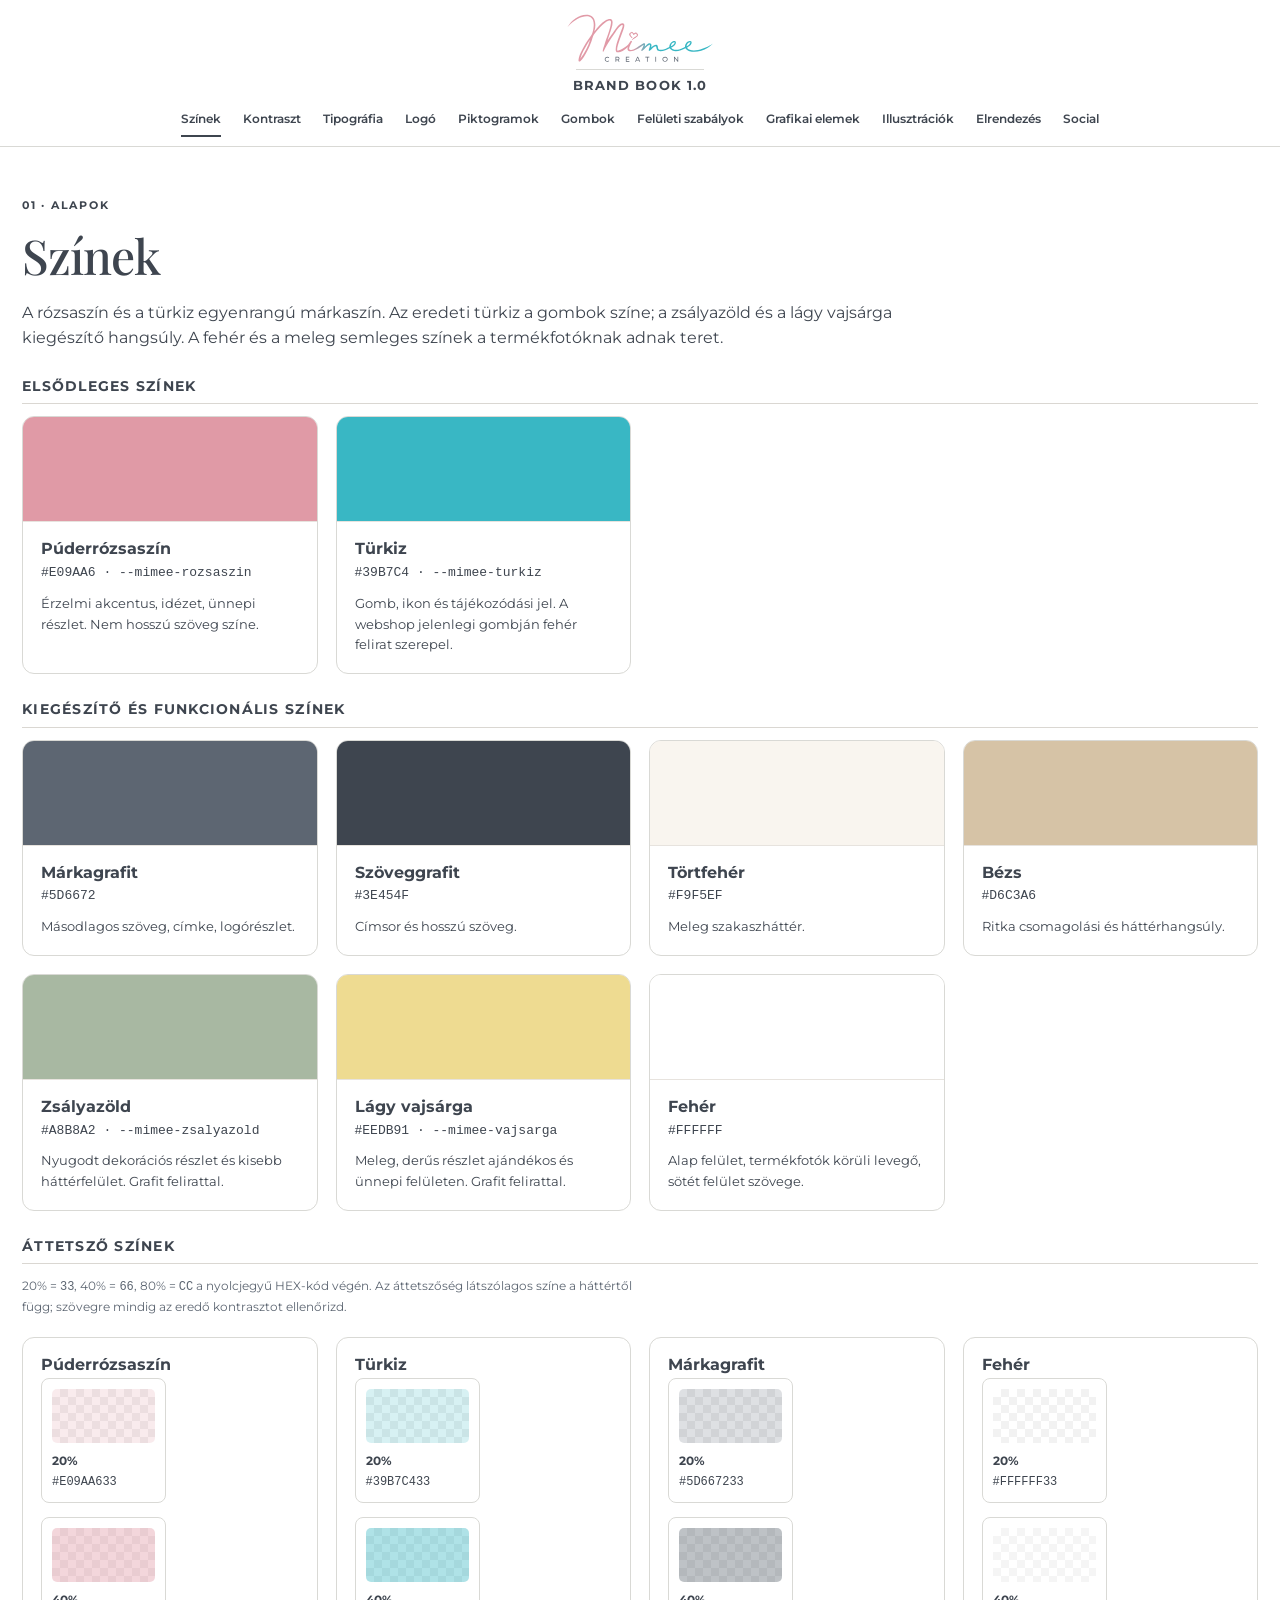
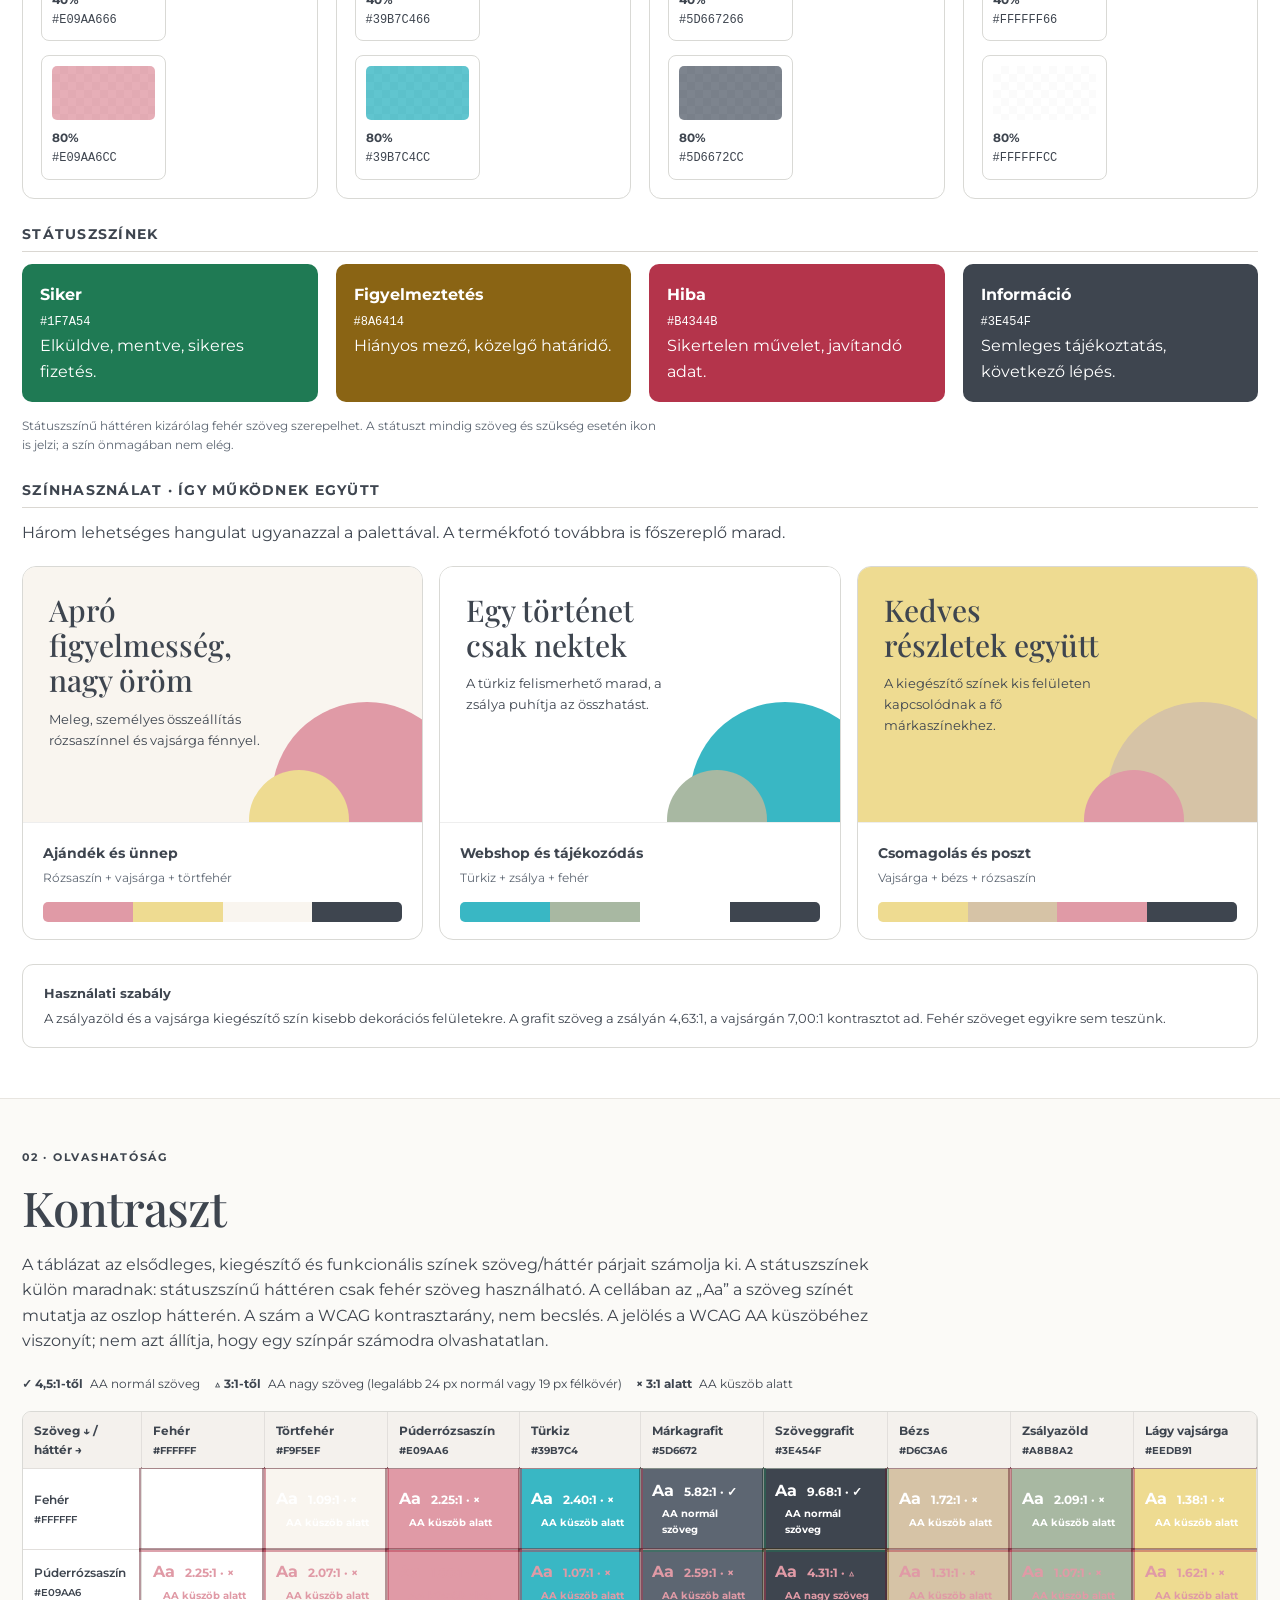
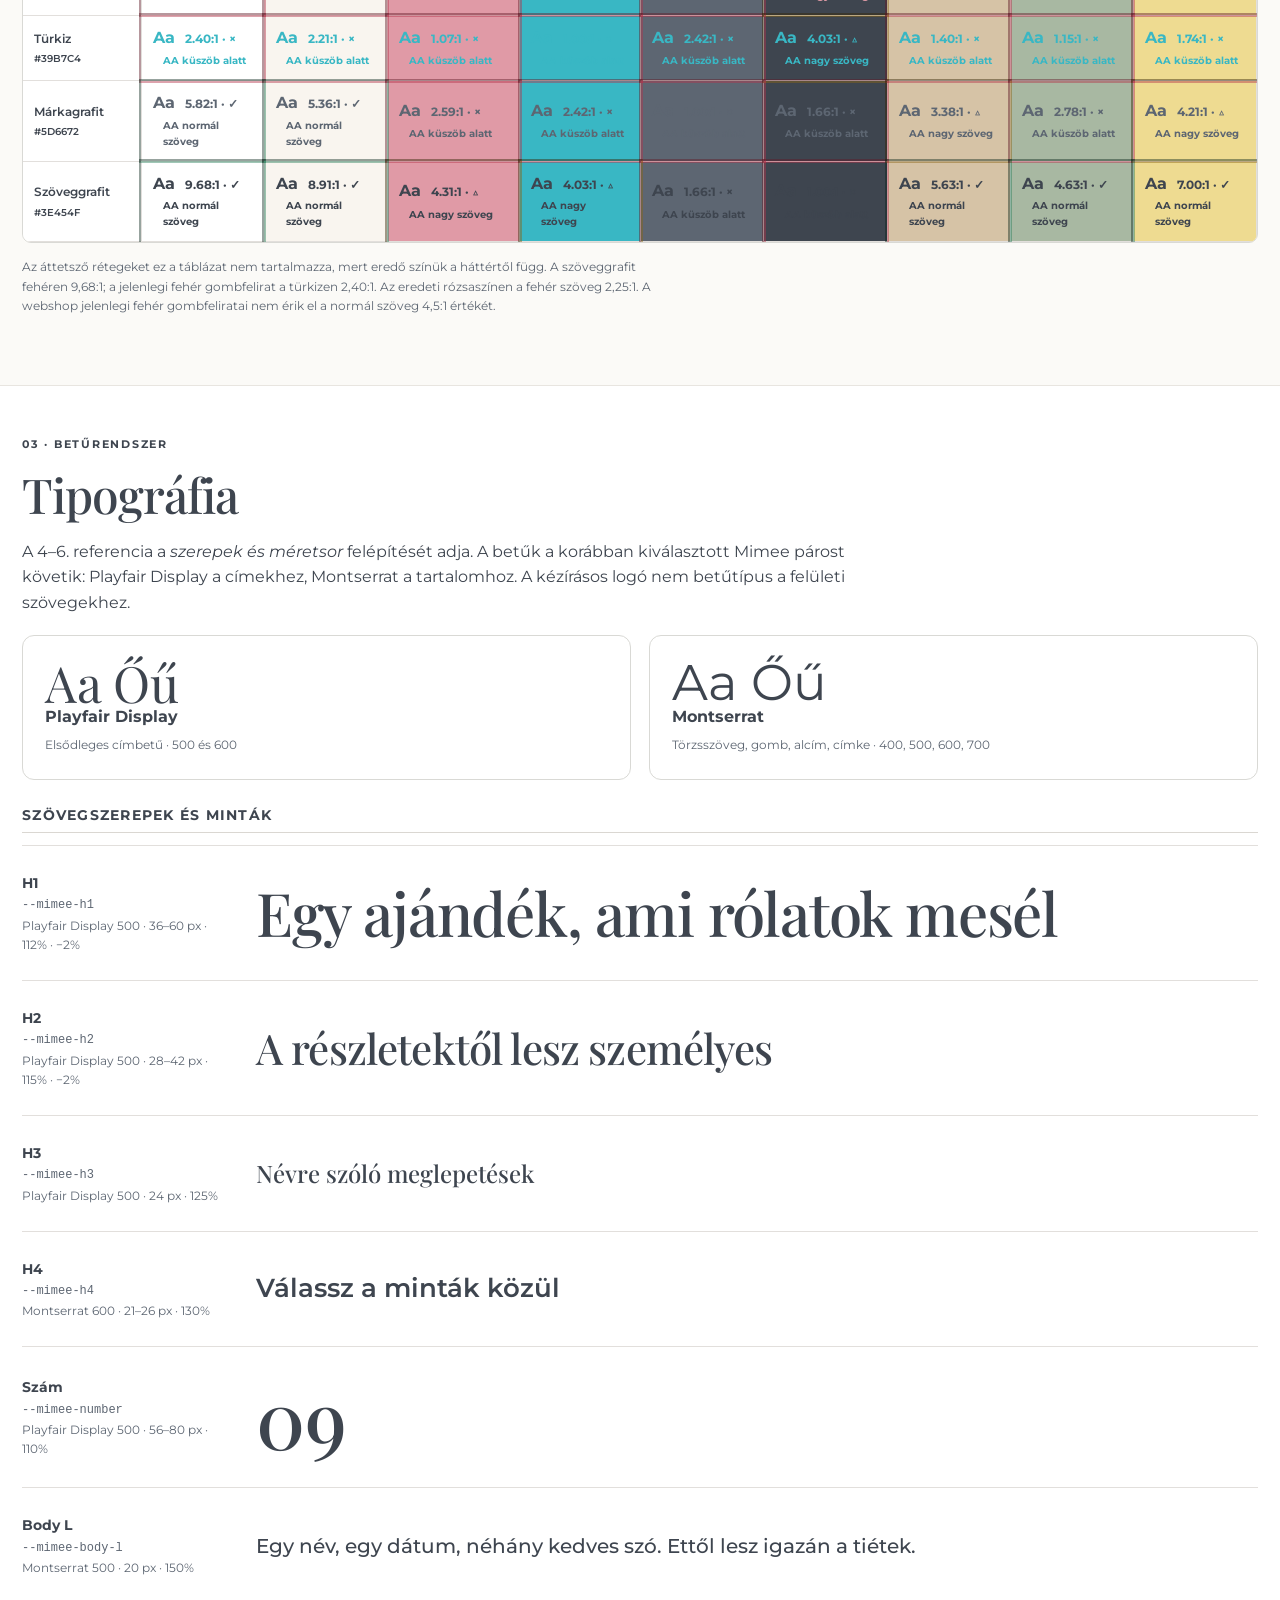
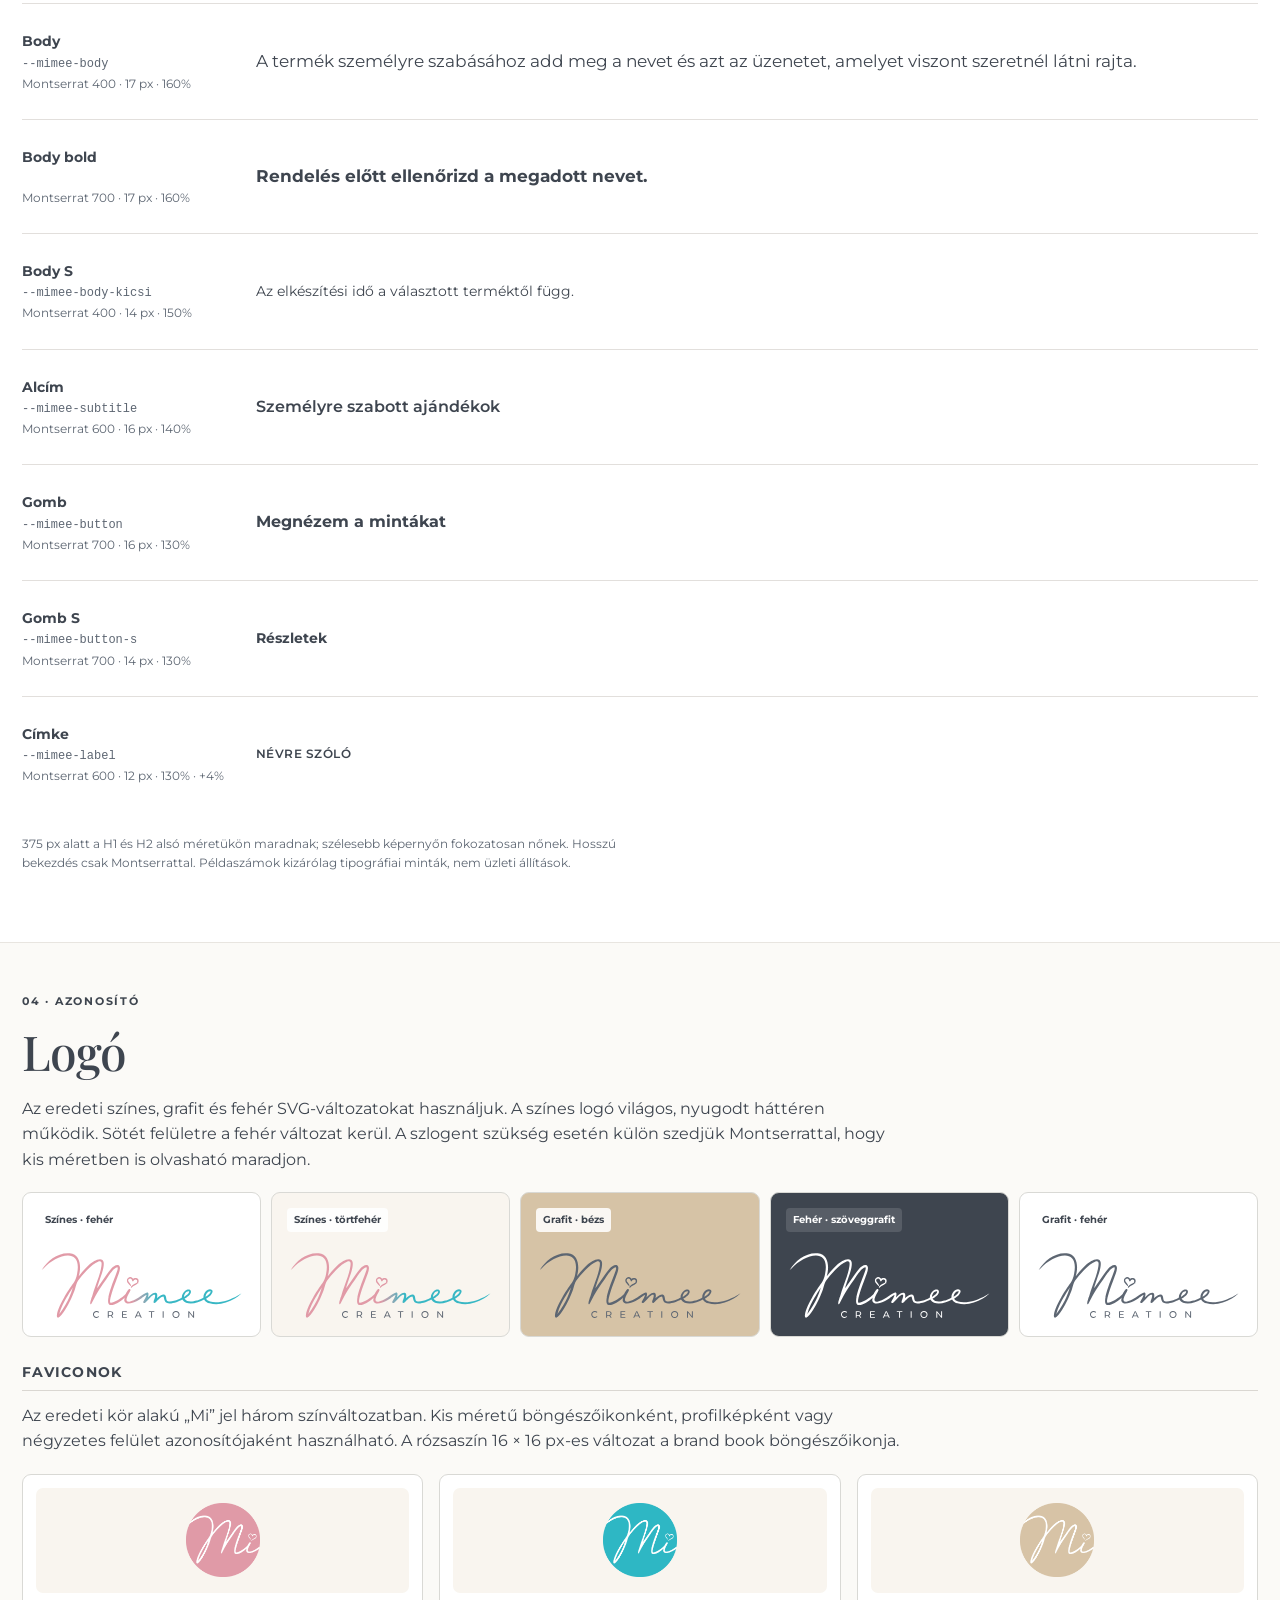
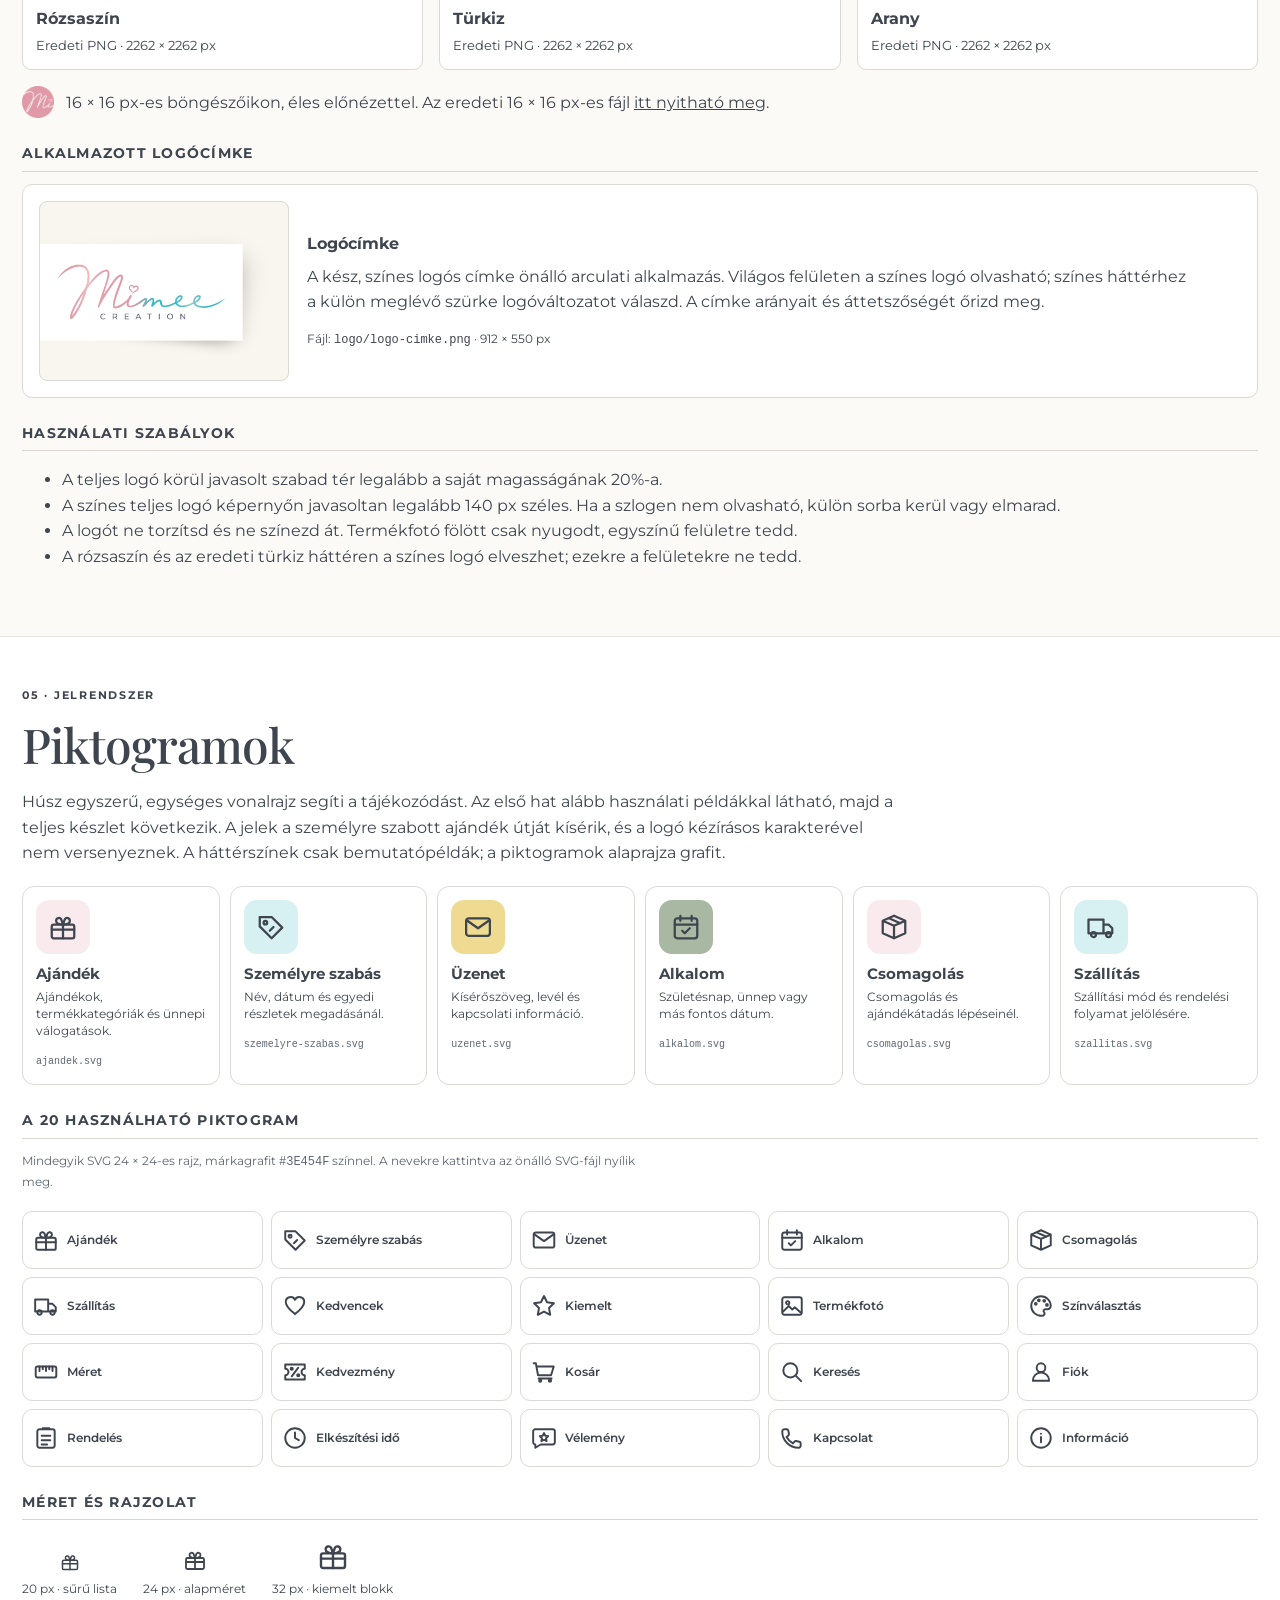
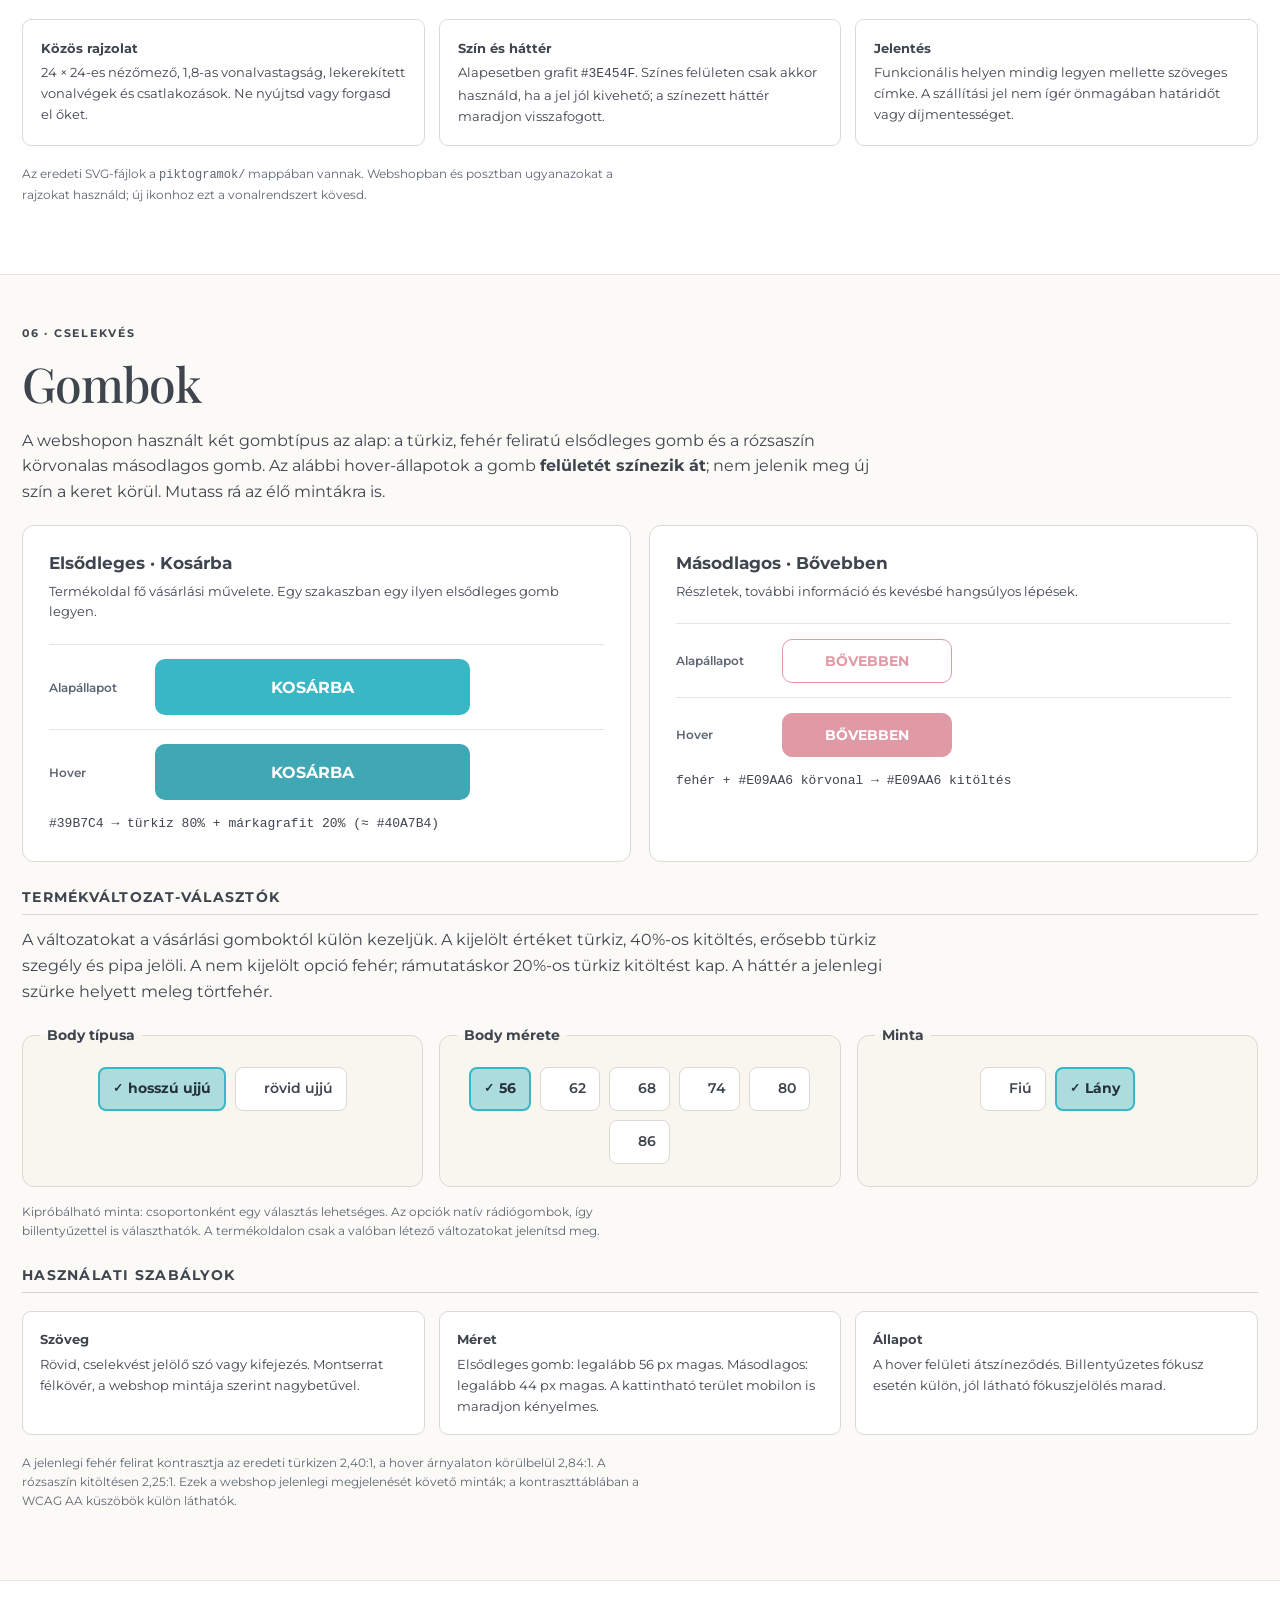
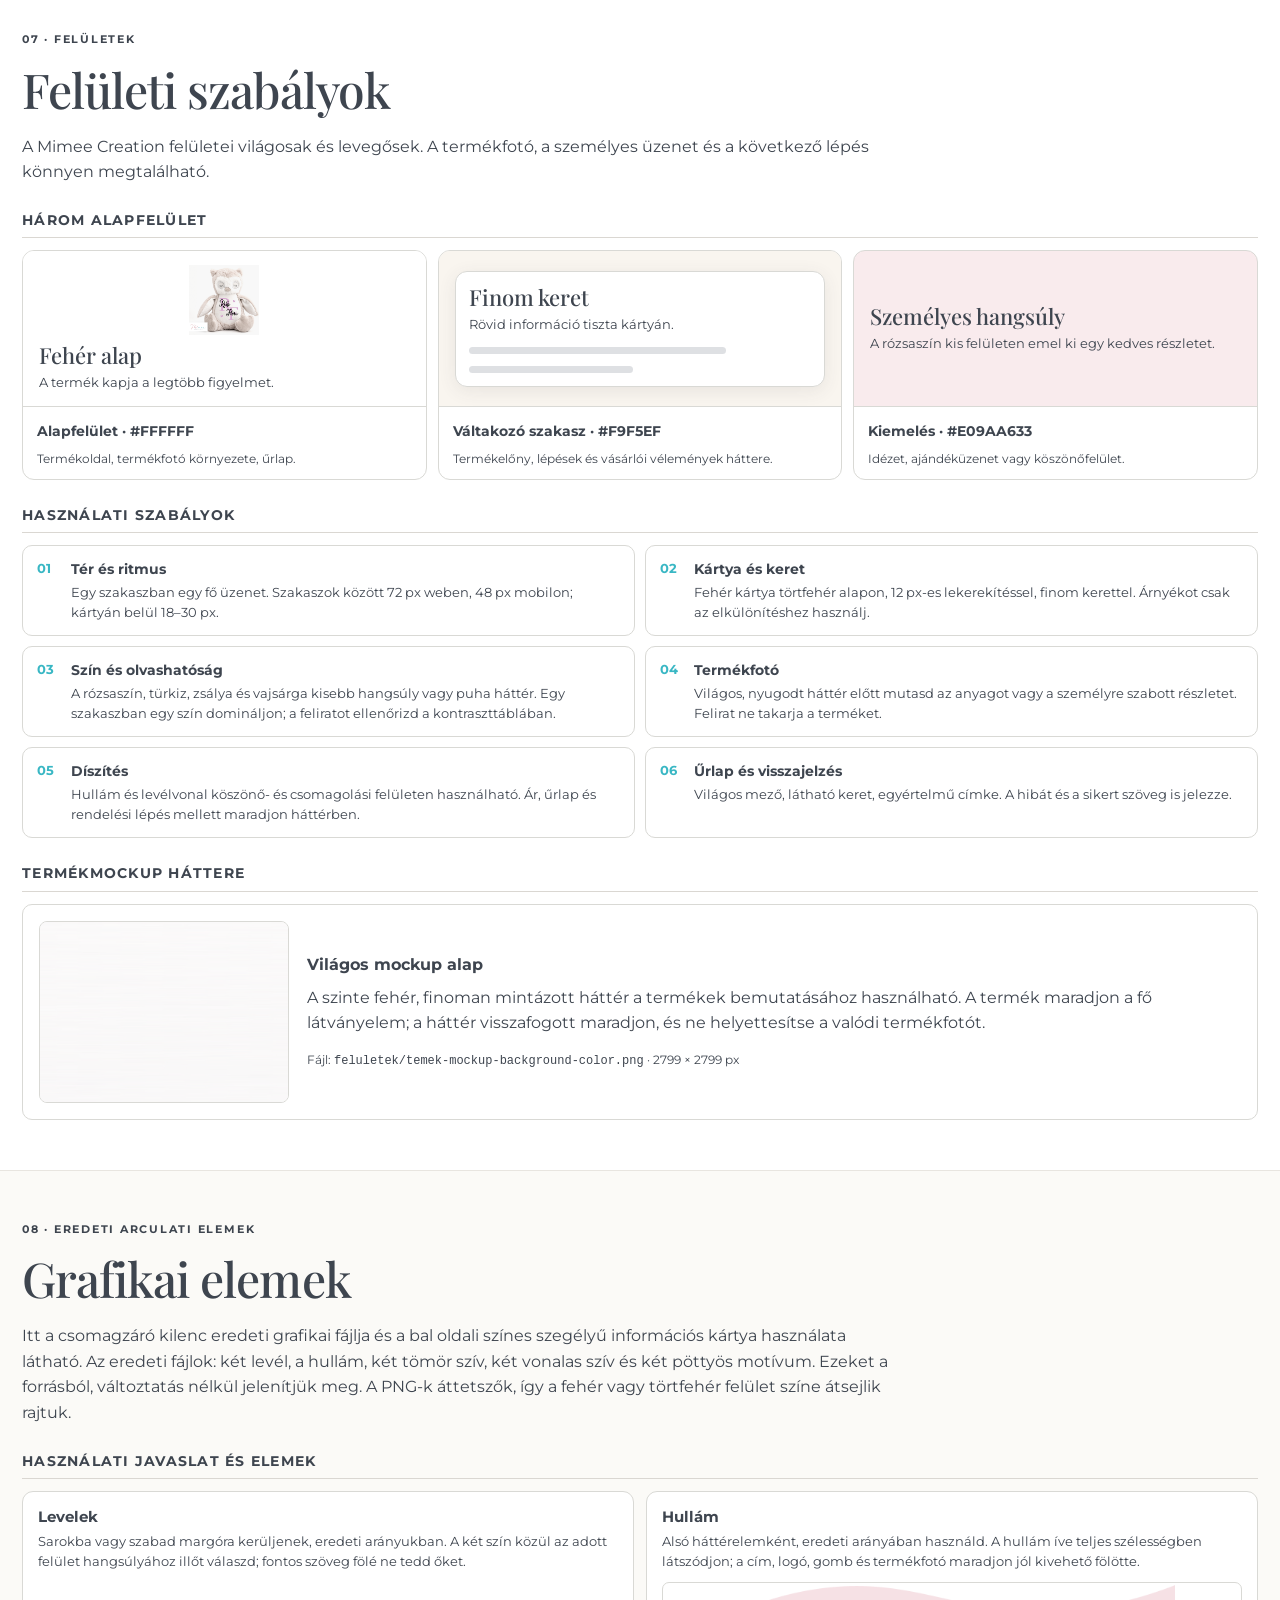
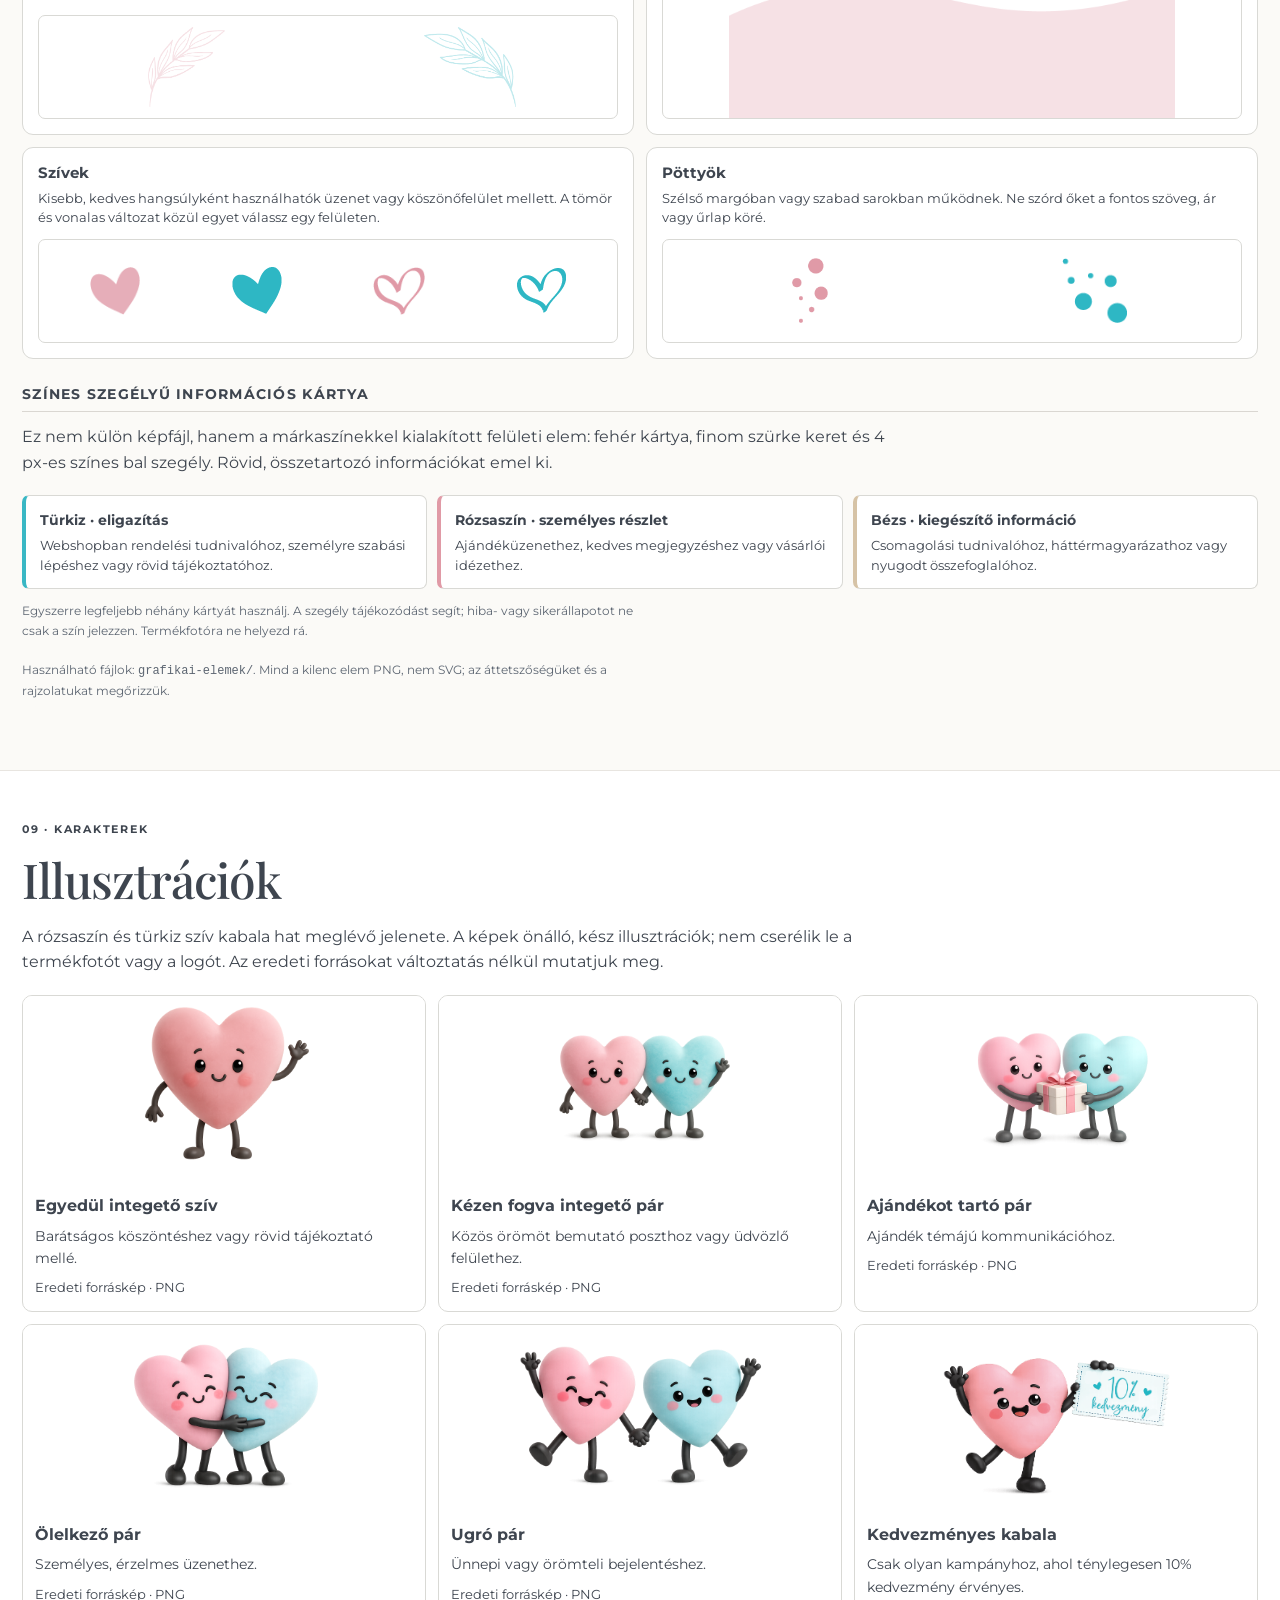
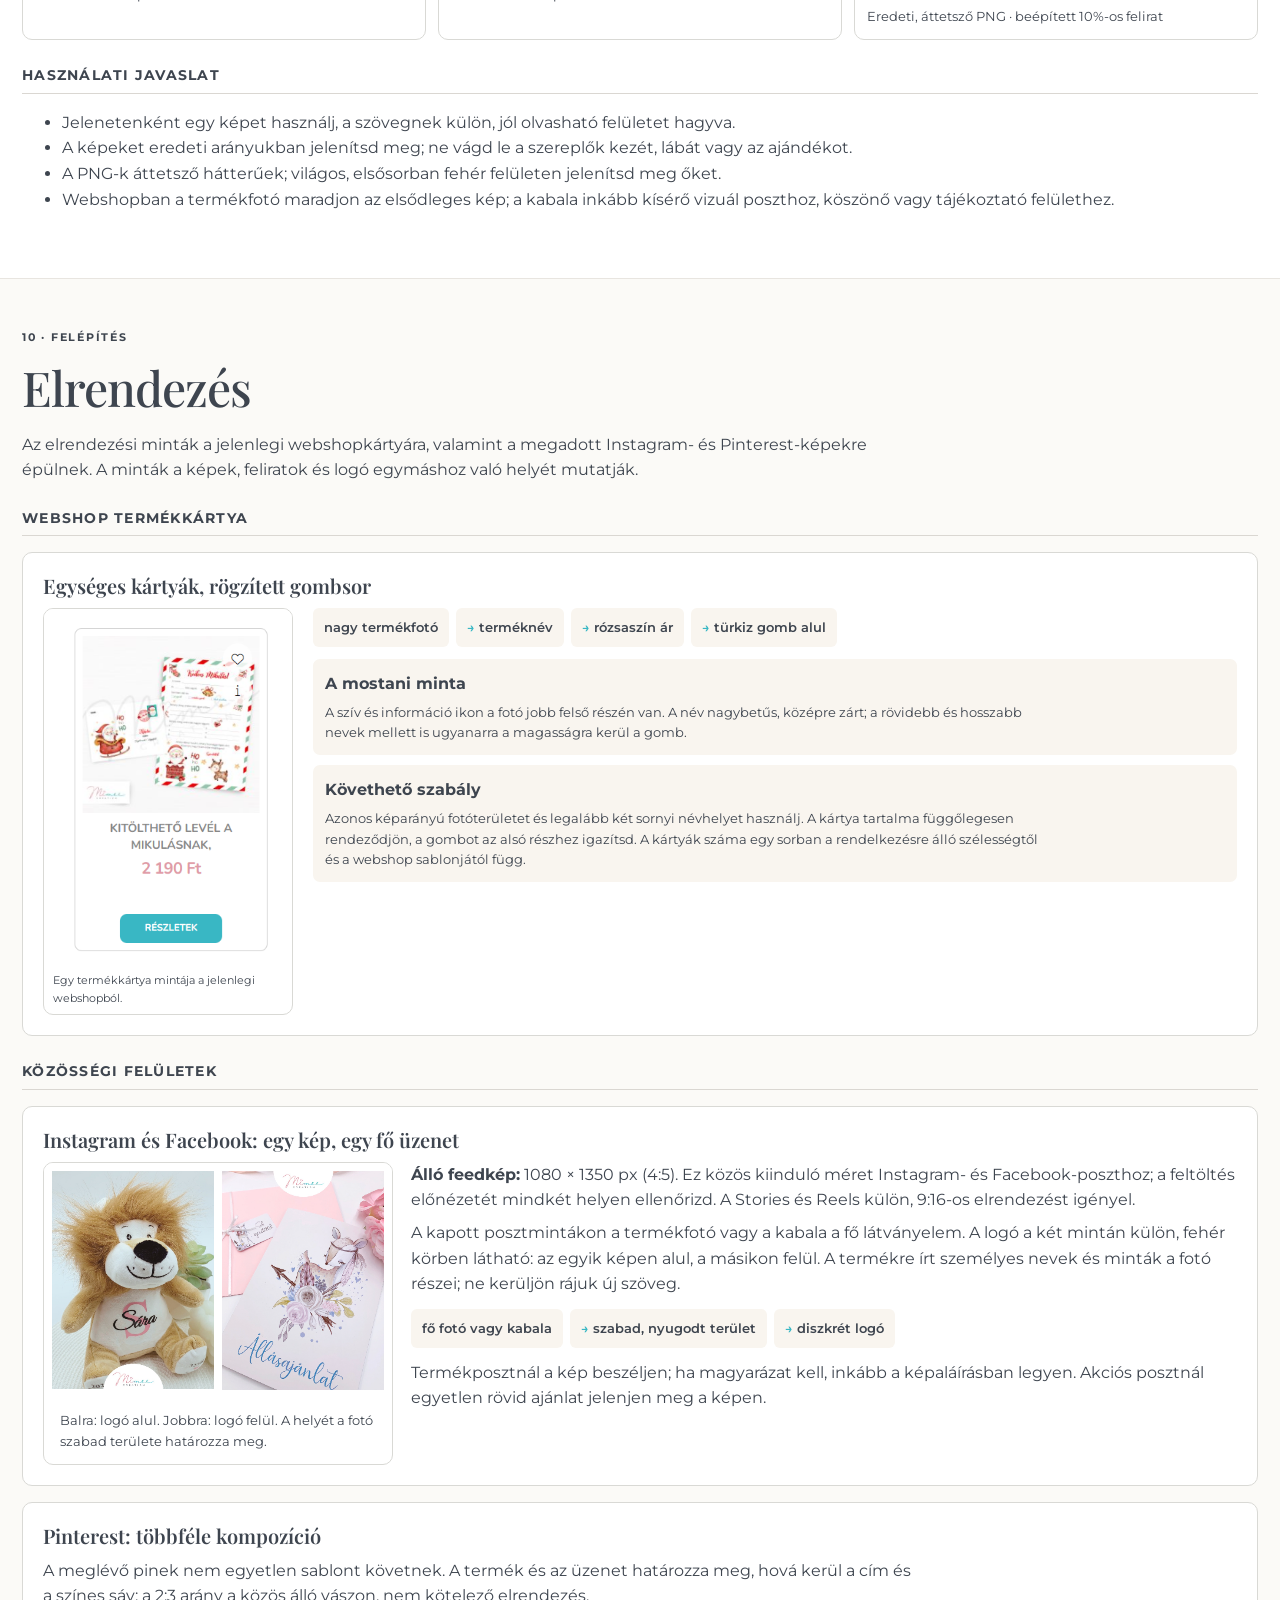
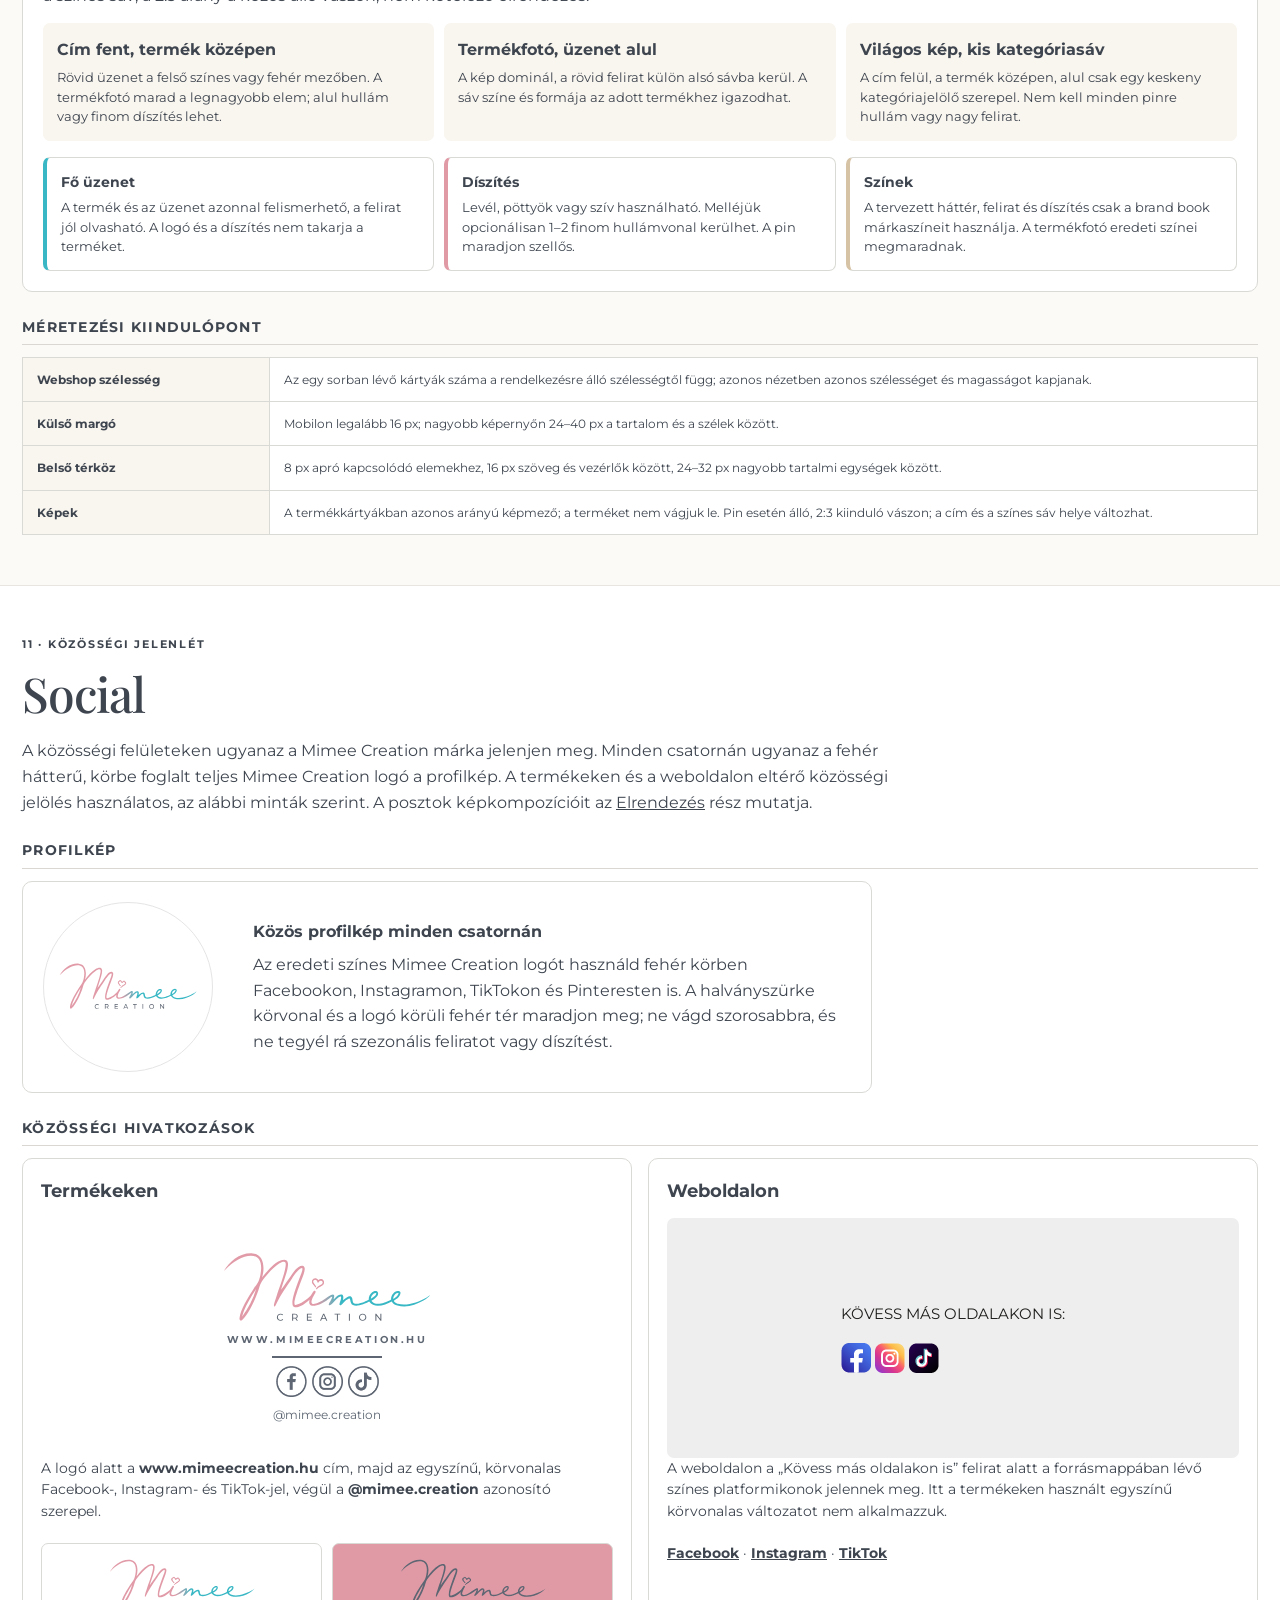
==== commit 211eda64: "Adjust social preview backgrounds" ====
--- a/brand-book/index.html
+++ b/brand-book/index.html
@@ -9,7 +9,7 @@
   <link rel="stylesheet" href="tokens.css">
   <style>
     :root{scroll-behavior:smooth}*{box-sizing:border-box}body{margin:0;background:#fff;color:var(--mimee-szoveg);font:400 16px/1.6 var(--mimee-font-szoveg)}a{color:var(--mimee-szoveg)}a:hover{color:var(--mimee-szoveg)}button{font:inherit}.wrap{width:min(1240px,calc(100% - 44px));margin:auto}header{position:sticky;top:0;z-index:20;background:rgba(255,255,255,.96);border-bottom:1px solid var(--mimee-keret);backdrop-filter:blur(10px)}.head{display:flex;align-items:center;justify-content:space-between;gap:18px;padding:12px 0}.mark{display:flex;align-items:center;gap:12px;text-decoration:none;color:var(--mimee-szoveg);white-space:nowrap}.mark img{width:110px;height:auto}.mark strong{font-size:12px;letter-spacing:.04em}.version{font-size:11px;color:var(--mimee-grafit);white-space:nowrap}nav{display:flex;overflow-x:auto;gap:22px;scrollbar-width:thin;padding:0 0 9px}nav a{font-size:12px;font-weight:600;white-space:nowrap;text-decoration:none;color:var(--mimee-szoveg);border-bottom:2px solid transparent;padding:3px 0 7px}nav a:hover,nav a.active{color:var(--mimee-szoveg);border-color:var(--mimee-szoveg)}section{padding:72px 0;border-bottom:1px solid #e8e5e0;scroll-margin-top:120px}section:nth-of-type(even){background:#fbfaf7}h1,h2,h3{margin:0 0 .35em;line-height:1.17}h1,h2{font-family:var(--mimee-font-cim);font-weight:500;letter-spacing:-.02em}h1{font-size:clamp(38px,5vw,64px)}h2{font-size:clamp(34px,4vw,48px)}h3{font-size:20px}p{max-width:80ch;margin:0 0 20px}.eyebrow{font-size:11px;font-weight:700;letter-spacing:.16em;text-transform:uppercase;color:var(--mimee-szoveg);margin-bottom:12px}.lead{font-size:19px;max-width:67ch}.intro{padding:84px 0;background:linear-gradient(120deg,#fff 45%,var(--mimee-tortfeher))}.intro-logo{width:min(300px,65vw);margin-bottom:20px}.tiny{font-size:12px;color:var(--mimee-grafit)}.grid{display:grid;grid-template-columns:repeat(2,minmax(0,1fr));gap:18px}.grid.three{grid-template-columns:repeat(3,minmax(0,1fr))}.grid.four{grid-template-columns:repeat(4,minmax(0,1fr))}.card{border:1px solid var(--mimee-keret);border-radius:12px;background:#fff;overflow:hidden}.card-body{padding:18px}.card small{font-size:12px;color:var(--mimee-grafit)}.swatch{height:105px;border-bottom:1px solid #e7e3de}.code{font-family:Consolas,'Courier New',monospace;font-size:13px}.card h3{font-size:16px;font-family:var(--mimee-font-szoveg);font-weight:700;margin:0 0 4px}.card p{font-size:13px;margin:9px 0 0}.subhead{font-size:14px;text-transform:uppercase;letter-spacing:.09em;margin:36px 0 14px;border-bottom:1px solid #dad7d2;padding-bottom:9px}.chip{display:inline-block;padding:5px 10px;border-radius:5px;margin:4px 6px 4px 0;font-size:12px}.alpha-row{display:flex;gap:14px;flex-wrap:wrap}.alpha-card{width:125px;padding:10px;border:1px solid var(--mimee-keret);border-radius:8px;background:#fff;font-size:12px}.alpha-card i{display:block;height:54px;border-radius:5px;margin-bottom:8px;background-image:linear-gradient(45deg,#eee 25%,transparent 25%),linear-gradient(-45deg,#eee 25%,transparent 25%),linear-gradient(45deg,transparent 75%,#eee 75%),linear-gradient(-45deg,transparent 75%,#eee 75%);background-size:16px 16px;background-position:0 0,0 8px,8px -8px,-8px 0}.alpha-card i span{display:block;height:100%;border-radius:5px}.status{padding:18px;border-radius:10px;color:#fff;min-height:130px}.status b{display:block}.status code{font-size:12px}.table-scroll{overflow:auto;border:1px solid var(--mimee-keret);border-radius:9px}table{border-collapse:collapse;width:100%;min-width:760px}th,td{padding:9px 11px;text-align:left;border-right:1px solid #e2dfdc;border-bottom:1px solid #e2dfdc;font-size:12px}th{background:#f4f1ed;position:sticky;top:0;z-index:1}td:first-child{font-weight:600;white-space:nowrap;background:#fff}td.sample{min-width:105px;font-weight:700}td.sample small{display:block;font-weight:500}.sample .metric{display:inline-block;margin-left:5px;padding:2px 5px;border-radius:3px;background:transparent;color:inherit;font-weight:700}.sample .sample-aa{font-size:16px}td.normal{outline:inset 2px rgba(31,122,84,.42)}td.large{outline:inset 2px rgba(138,100,20,.45)}td.fail{outline:inset 2px rgba(180,52,75,.45)}.legend{display:flex;gap:14px;flex-wrap:wrap;font-size:12px;margin:16px 0 0}.legend b{margin-right:4px}.type-font{padding:22px}.type-font .big{font-size:50px;line-height:1}.type-font .big.playfair{font-family:var(--mimee-font-cim)}.type-spec{display:grid;grid-template-columns:210px 1fr;gap:24px;padding:26px 0;border-top:1px solid #e2dfdc;align-items:center}.type-spec .meta{font-size:12px;color:var(--mimee-grafit)}.type-spec .meta b{display:block;color:var(--mimee-szoveg);font-size:14px}.type-example{margin:0;max-width:none}.logo-tile{min-height:190px;padding:22px;display:flex;flex-direction:column;justify-content:space-between;border-radius:9px;border:1px solid var(--mimee-keret)}.logo-tile img{width:100%;max-width:245px;max-height:110px;object-fit:contain;align-self:center}.logo-tile span{font-size:11px;font-weight:700;background:rgba(255,255,255,.87);color:#3E454F;padding:4px 7px;border-radius:4px;align-self:flex-start}.logo-tile.dark span{background:rgba(255,255,255,.13);color:#fff}.icon-grid{display:grid;grid-template-columns:repeat(3,minmax(0,1fr));gap:16px}.icon-card{background:#fff;border:1px solid var(--mimee-keret);border-radius:12px;padding:22px;min-height:205px}.icon-disc{width:72px;height:72px;border-radius:18px;display:grid;place-items:center;margin-bottom:17px}.icon-disc img{width:36px;height:36px}.icon-card h3{font:700 15px/1.3 var(--mimee-font-szoveg);margin:0 0 6px}.icon-card p{font-size:13px;margin:0 0 9px}.icon-card code{font-size:11px;color:var(--mimee-grafit)}.icon-library{display:grid;grid-template-columns:repeat(5,minmax(0,1fr));gap:12px}.icon-entry{display:flex;align-items:center;gap:12px;padding:15px;border:1px solid var(--mimee-keret);border-radius:10px;background:#fff;color:var(--mimee-szoveg);text-decoration:none;min-height:76px}.icon-entry:hover,.icon-entry:focus-visible{border-color:var(--mimee-grafit);box-shadow:0 0 0 3px var(--mimee-grafit-20)}.icon-entry img{width:32px;height:32px;flex:none}.icon-entry span{font-size:12px;font-weight:600;line-height:1.3}.icon-rule{display:grid;grid-template-columns:repeat(3,minmax(0,1fr));gap:14px;margin-top:18px}.icon-rule>div{background:#fff;border:1px solid var(--mimee-keret);border-radius:9px;padding:18px;font-size:13px}.icon-rule b{display:block;margin-bottom:4px}.icon-sizes{display:flex;align-items:flex-end;gap:26px;flex-wrap:wrap;margin:20px 0}.icon-sizes span{display:grid;justify-items:center;gap:7px;font-size:12px}.icon-sizes img{display:block}.usage-grid{display:grid;grid-template-columns:repeat(3,minmax(0,1fr));gap:16px}.usage-card{border:1px solid var(--mimee-keret);border-radius:14px;overflow:hidden;background:#fff}.usage-visual{min-height:255px;padding:26px;position:relative;overflow:hidden}.usage-visual h3{font:500 30px/1.18 var(--mimee-font-cim);max-width:225px;position:relative;z-index:1;margin:0}.usage-visual p{font-size:13px;max-width:225px;margin:10px 0 0;position:relative;z-index:1}.usage-shape{position:absolute;width:190px;height:190px;border-radius:50%;right:-40px;bottom:-70px}.usage-shape.small{width:100px;height:100px;right:73px;bottom:-48px}.usage-caption{padding:17px 20px;border-top:1px solid #eee}.usage-caption b{font-size:14px}.usage-caption p{font-size:12px;color:var(--mimee-grafit);margin:3px 0 0}.usage-strip{display:flex;height:20px;margin-top:15px;border-radius:5px;overflow:hidden}.usage-strip i{flex:1}.usage-note{background:#fff;border:1px solid var(--mimee-keret);border-radius:11px;padding:18px 21px;font-size:13px;margin-top:24px}.usage-note strong{display:block;margin-bottom:4px}.button-grid{display:grid;grid-template-columns:repeat(2,minmax(0,1fr));gap:18px}.button-panel{background:#fff;border:1px solid var(--mimee-keret);border-radius:12px;padding:26px}.button-panel h3{font:700 17px/1.3 var(--mimee-font-szoveg);margin:0 0 7px}.button-panel p{font-size:13px;margin:0 0 22px}.button-state{display:grid;grid-template-columns:90px 1fr;align-items:center;gap:16px;min-height:74px;border-top:1px solid #e8e5e0;padding:14px 0}.button-state small{font-size:12px;font-weight:600;color:var(--mimee-grafit)}.mimee-demo-button{border-radius:10px;text-align:center;font:700 16px/1.2 var(--mimee-font-szoveg);text-transform:uppercase;cursor:pointer;transition:background-color .18s ease}.mimee-demo-button.primary{min-height:56px;width:min(100%,315px);padding:14px 26px;border:0;background:var(--mimee-turkiz);color:#fff}.mimee-demo-button.primary:hover,.mimee-demo-button.primary.is-hover{background:var(--mimee-gomb-hover)}.mimee-demo-button.secondary{min-height:44px;width:min(100%,170px);padding:10px 18px;border:1px solid var(--mimee-rozsaszin);background:#fff;color:var(--mimee-rozsaszin);font-size:14px}.mimee-demo-button.secondary:hover,.mimee-demo-button.secondary.is-hover{background:var(--mimee-rozsaszin);color:#fff}.mimee-demo-button:focus-visible{outline:2px solid var(--mimee-szoveg);outline-offset:3px}.variant-grid{display:grid;grid-template-columns:repeat(3,minmax(0,1fr));gap:16px}.variant-fieldset{min-width:0;margin:0;padding:20px 17px 22px;border:1px solid var(--mimee-keret);border-radius:12px;background:var(--mimee-tortfeher)}.variant-fieldset legend{padding:0 7px;font-size:14px;font-weight:700;color:var(--mimee-szoveg)}.variant-options{display:flex;justify-content:center;flex-wrap:wrap;gap:9px}.variant-option{position:relative;display:inline-flex}.variant-option input{position:absolute;inset:0;width:100%;height:100%;margin:0;opacity:0;cursor:pointer}.variant-option label{display:inline-flex;align-items:center;justify-content:center;min-height:44px;min-width:50px;padding:9px 13px;border:1px solid var(--mimee-keret);border-radius:8px;background:#fff;color:var(--mimee-szoveg);font:600 14px/1.2 var(--mimee-font-szoveg);cursor:pointer;transition:background-color .18s ease,border-color .18s ease}.variant-option label::before{content:"✓";visibility:hidden;margin-right:5px;font-size:12px}.variant-option:hover label{background:var(--mimee-turkiz-20);border-color:var(--mimee-turkiz)}.variant-option input:checked+label{background:var(--mimee-turkiz-40);border:2px solid var(--mimee-turkiz);color:#26313A;font-weight:700}.variant-option input:checked+label::before{visibility:visible}.variant-option:hover input:checked+label{background:var(--mimee-turkiz-80)}.variant-option input:focus-visible+label{outline:2px solid var(--mimee-szoveg);outline-offset:3px}.button-spec{display:grid;grid-template-columns:repeat(3,minmax(0,1fr));gap:14px;margin-top:18px}.button-spec>div{border:1px solid var(--mimee-keret);background:#fff;border-radius:9px;padding:17px;font-size:13px}.button-spec b{display:block;margin-bottom:4px}.surface-grid{display:grid;grid-template-columns:repeat(3,minmax(0,1fr));gap:16px}.surface-tile{border:1px solid var(--mimee-keret);border-radius:12px;overflow:hidden;background:#fff}.surface-stage{height:245px;padding:24px;display:flex;flex-direction:column;justify-content:center}.surface-stage h3{font:500 27px/1.15 var(--mimee-font-cim);margin:0 0 9px}.surface-stage p{font-size:13px;margin:0}.surface-stage .mini-card{background:#fff;border:1px solid var(--mimee-keret);border-radius:12px;padding:18px;box-shadow:var(--mimee-arnyek)}.surface-stage .mini-line{height:7px;border-radius:4px;background:var(--mimee-grafit-20);margin-top:12px;width:75%}.surface-stage .mini-line.short{width:48%}.surface-stage .mini-photo{height:110px;border-radius:10px;background:#fff;display:flex;align-items:center;justify-content:center;margin-bottom:15px}.surface-stage .mini-photo img{width:100%;height:100%;object-fit:contain}.surface-tile .caption{padding:18px;border-top:1px solid var(--mimee-keret)}.surface-tile .caption b{font-size:14px}.surface-tile .caption p{font-size:12px;margin:5px 0 0}.surface-rules{display:grid;grid-template-columns:repeat(3,minmax(0,1fr));gap:14px}.surface-rules>div{background:#fff;border:1px solid var(--mimee-keret);border-radius:10px;padding:19px;font-size:13px}.surface-rules b{display:block;font-size:14px;margin-bottom:6px}.graphic-assets{display:grid;grid-template-columns:repeat(3,minmax(0,1fr));gap:16px}.graphic-asset{border:1px solid var(--mimee-keret);border-radius:12px;background:#fff;overflow:hidden}.graphic-preview{height:255px;position:relative;display:flex;align-items:center;justify-content:center;overflow:hidden;background:#fff}.graphic-preview.leaf img{max-width:70%;max-height:80%;width:auto;height:auto;object-fit:contain}.graphic-preview.wave img{position:absolute;left:-10%;bottom:-45px;width:120%;height:auto;display:block}.graphic-preview.wave span{position:absolute;top:35px;left:25px;right:25px;z-index:1;text-align:center;font:500 25px/1.2 var(--mimee-font-cim)}.graphic-preview.mini img{max-width:110px;max-height:120px;width:auto;height:auto;object-fit:contain}.graphic-info{padding:18px;border-top:1px solid var(--mimee-keret)}.graphic-info b,.graphic-info code{display:block}.graphic-info b{font-size:15px}.graphic-info code{font-size:11px;margin:6px 0;color:var(--mimee-grafit);overflow-wrap:anywhere}.graphic-info p{font-size:12px;margin:0 0 7px}.graphic-info a{font-size:12px}.graphic-use{display:grid;grid-template-columns:repeat(2,minmax(0,1fr));gap:16px;margin-top:18px}.graphic-use>div{background:#fff;border:1px solid var(--mimee-keret);border-radius:10px;padding:18px;font-size:13px}.graphic-use b{display:block;margin-bottom:5px}.future{padding:34px;border:1px dashed #bab7b2;border-radius:12px;background:#fff}.footer{padding:38px 0;background:var(--mimee-szoveg);color:#fff}.footer a{color:#fff}.skip{position:absolute;left:-9999px}.skip:focus{left:12px;top:8px;background:#fff;padding:8px;z-index:30}@media(max-width:800px){.grid.three,.grid.four,.icon-grid{grid-template-columns:repeat(2,minmax(0,1fr))}.usage-grid,.variant-grid,.surface-grid,.surface-rules,.graphic-assets{grid-template-columns:1fr}.graphic-preview{height:330px}.button-grid{grid-template-columns:1fr}.icon-library{grid-template-columns:repeat(4,minmax(0,1fr))}.type-spec{grid-template-columns:1fr;gap:8px}.head{padding:9px 0}.mark img{width:88px}}@media(max-width:550px){.grid,.grid.three,.grid.four,.icon-grid,.icon-rule,.button-spec,.graphic-use{grid-template-columns:1fr}.icon-library{grid-template-columns:repeat(2,minmax(0,1fr))}.graphic-preview{height:255px}section{padding:48px 0}.intro{padding:56px 0}.wrap{width:min(100% - 28px,1240px)}.version{font-size:10px}}
-  .favicon-grid{display:grid;grid-template-columns:repeat(3,minmax(0,1fr));gap:16px}.favicon-tile{padding:20px;border:1px solid var(--mimee-keret);border-radius:9px;background:#fff}.favicon-preview{min-height:145px;display:flex;align-items:center;justify-content:center;background:#F9F5EF;border-radius:7px}.favicon-preview img{width:104px;height:104px;object-fit:contain}.favicon-tile b{display:block;margin-top:13px}.favicon-tile small{display:block;margin-top:5px;line-height:1.5}.favicon-mini{display:flex;align-items:center;gap:12px;margin-top:16px}.favicon-mini img{width:32px;height:32px;image-rendering:auto}@media(max-width:700px){.favicon-grid{grid-template-columns:1fr}}.mascot-grid{display:grid;grid-template-columns:repeat(3,minmax(0,1fr));gap:12px}.mascot-card{border:1px solid var(--mimee-keret);border-radius:10px;overflow:hidden;background:#fff}.mascot-card img{display:block;width:100%;height:185px;object-fit:contain;background:#FFFFFF}.mascot-card .mascot-info{padding:12px}.mascot-card b{display:block;margin-bottom:6px}.mascot-card p{margin:0;font-size:14px}.mascot-card small{display:block;margin-top:8px;color:var(--mimee-szoveg)}@media(max-width:800px){.mascot-grid{grid-template-columns:repeat(2,minmax(0,1fr))}}@media(max-width:550px){.mascot-grid{grid-template-columns:1fr}.mascot-card img{height:200px}}.layout-rules{display:grid;grid-template-columns:repeat(4,minmax(0,1fr));gap:12px}.layout-rule,.layout-example{border:1px solid var(--mimee-keret);border-radius:10px;background:#fff}.layout-rule{padding:18px}.layout-rule b{display:block;margin-bottom:8px}.layout-rule p{margin:0;font-size:14px}.layout-examples{display:grid;grid-template-columns:repeat(3,minmax(0,1fr));gap:16px}.layout-example{overflow:hidden}.layout-example>h4{margin:0;padding:16px 17px;border-bottom:1px solid var(--mimee-keret);font-size:17px}.layout-stage{padding:18px;background:#F9F5EF;min-height:320px}.layout-note{padding:14px 17px;font-size:13px;line-height:1.55}.layout-note p{margin:0}.layout-product{max-width:250px;margin:auto;background:white;border:1px solid var(--mimee-keret);border-radius:9px;overflow:hidden}.layout-product img{display:block;width:100%;height:130px;object-fit:contain;background:#fff}.layout-product div{padding:12px}.layout-product b,.layout-product small{display:block}.layout-product small{margin:5px 0 11px}.layout-demo-button{display:inline-block;background:#39B7C4;color:#fff;padding:8px 14px;border-radius:6px;font-weight:700;font-size:12px}.layout-page{background:#fff;border:1px solid var(--mimee-keret);border-radius:9px;overflow:hidden}.layout-page .layout-page-inner{display:grid;grid-template-columns:1fr 1fr;gap:12px;padding:15px}.layout-page img{width:100%;height:180px;object-fit:contain}.layout-page h5{font:500 20px/1.2 var(--mimee-font-cim);margin:8px 0}.layout-page p{font-size:11px;line-height:1.5;margin:0 0 10px}.layout-page .layout-demo-button{font-size:10px}.layout-post{width:min(100%,255px);aspect-ratio:1;margin:auto;background:#fff;border:1px solid var(--mimee-keret);display:flex;flex-direction:column;overflow:hidden}.layout-post img{width:100%;height:62%;object-fit:contain}.layout-post div{padding:10px 13px}.layout-post h5{font:500 19px/1.1 var(--mimee-font-cim);margin:0 0 4px}.layout-post p{font-size:10px;line-height:1.4;margin:0}.layout-values{display:grid;grid-template-columns:repeat(4,minmax(0,1fr));gap:10px}.layout-values div{padding:14px;border:1px solid var(--mimee-keret);border-radius:8px;background:#fff}.layout-values b{display:block;font-size:22px}.layout-values small{display:block}@media(max-width:900px){.layout-rules,.layout-values{grid-template-columns:repeat(2,minmax(0,1fr))}.layout-examples{grid-template-columns:1fr}.layout-stage{min-height:auto}.layout-page{max-width:500px;margin:auto}}@media(max-width:550px){.layout-rules,.layout-values{grid-template-columns:1fr}}.layout-ref-grid{display:grid;grid-template-columns:repeat(2,minmax(0,1fr));gap:16px}.layout-ref{margin:0;background:#fff;border:1px solid var(--mimee-keret);border-radius:10px;overflow:hidden}.layout-ref img{display:block;width:100%;height:auto}.layout-ref figcaption{padding:12px 16px;font-size:13px}.layout-spec{width:100%;border-collapse:collapse;background:#fff;font-size:14px}.layout-spec th,.layout-spec td{padding:12px 14px;border:1px solid var(--mimee-keret);text-align:left;vertical-align:top}.layout-spec th{background:#F9F5EF;width:20%}.layout-case{border:1px solid var(--mimee-keret);border-radius:10px;background:#fff;padding:20px;margin:16px 0}.layout-case h4{margin:0 0 9px;font:600 20px/1.3 var(--mimee-font-cim)}.layout-case p{margin:7px 0}.layout-sequence{display:flex;flex-wrap:wrap;gap:7px;margin:14px 0}.layout-sequence span{padding:9px 11px;border-radius:6px;background:#F9F5EF;font-size:13px;font-weight:600}.layout-sequence span+span:before{content:"→ ";color:#39B7C4}.layout-pair{display:grid;grid-template-columns:1fr 1fr;gap:14px}.layout-pair>div{background:#F9F5EF;border-radius:7px;padding:14px}.layout-pair b{display:block;margin-bottom:5px}.layout-pair p{font-size:13px;margin:0}.layout-visual{display:grid;grid-template-columns:1fr 1fr;gap:14px;margin:14px 0}.layout-visual>div{border:1px dashed #D6C3A6;border-radius:8px;padding:10px;background:#fff}.layout-visual small{display:block;margin-bottom:7px;font-weight:700}.layout-wire{display:grid;grid-template-columns:1.2fr 1fr .8fr;gap:6px}.layout-wire span{display:block;padding:25px 8px;background:#F9F5EF;text-align:center;font-size:11px;border-radius:4px}.layout-wire-mobile{display:grid;gap:5px;width:90px;margin:auto}.layout-wire-mobile span{display:block;padding:6px;background:#F9F5EF;text-align:center;font-size:10px;border-radius:3px}@media(max-width:700px){.layout-ref-grid,.layout-pair,.layout-visual{grid-template-columns:1fr}.layout-spec{font-size:12px}.layout-spec th,.layout-spec td{padding:9px}}.layout-single-card{display:flex;justify-content:center;align-items:flex-start;padding:12px;background:#fff}.layout-single-card img{display:block!important;width:200px!important;height:340px!important;object-fit:cover!important;object-position:left top!important;max-width:none}.layout-instagram-pair{display:flex;justify-content:center;align-items:flex-start;gap:12px;padding:12px;background:#fff}.layout-instagram-pair img{display:block!important;width:calc(50% - 6px)!important;height:auto!important;max-width:220px;object-fit:contain!important}@media(max-width:550px){.layout-instagram-pair{gap:6px;padding:6px}}.layout-inline-ref{max-width:620px;margin:14px auto 18px}.layout-inline-ref .layout-instagram-pair img{max-width:245px}.layout-product-row{display:grid;grid-template-columns:190px minmax(0,1fr);gap:20px;align-items:start}.layout-product-case .layout-inline-ref{margin:0;max-width:none}.layout-product-case .layout-single-card{padding:8px}.layout-product-case .layout-single-card img{width:160px!important;height:272px!important}.layout-product-case .layout-ref figcaption{font-size:11px;padding:7px 9px}.layout-product-explain .layout-sequence{margin:0 0 12px}.layout-product-explain .layout-pair{gap:10px}.layout-product-explain .layout-pair>div{padding:12px}@media(max-width:700px){.layout-product-row{grid-template-columns:1fr}.layout-product-case .layout-inline-ref{max-width:190px;margin:auto}}.layout-product-row{grid-template-columns:250px minmax(0,1fr)}.layout-product-case .layout-single-card img{width:200px!important;height:340px!important}.layout-product-explain .layout-pair{grid-template-columns:1fr}@media(max-width:700px){.layout-product-row{grid-template-columns:1fr}.layout-product-case .layout-inline-ref{max-width:250px}}.layout-social-row{display:grid;grid-template-columns:350px minmax(0,1fr);gap:18px;align-items:start}.layout-social-case .layout-inline-ref{margin:0;max-width:none}.layout-social-case .layout-instagram-pair{padding:8px;gap:8px}.layout-social-case .layout-instagram-pair img{width:calc(50% - 4px)!important}.layout-social-explain p:first-child{margin-top:0}.layout-social-explain .layout-sequence{margin:12px 0}@media(max-width:700px){.layout-social-row{grid-template-columns:1fr}.layout-social-case .layout-inline-ref{max-width:420px;margin:auto}}.pin-options{display:grid;grid-template-columns:repeat(3,minmax(0,1fr));gap:10px;margin:14px 0}.pin-options>div{padding:14px;background:#F9F5EF;border-radius:7px}.pin-options b{display:block;margin-bottom:6px}.pin-options p{font-size:13px;line-height:1.5;margin:0}@media(max-width:700px){.pin-options{grid-template-columns:1fr}}.social-profile{display:grid;grid-template-columns:130px minmax(0,1fr);gap:20px;align-items:center;background:#fff;border:1px solid var(--mimee-keret);border-radius:10px;padding:20px;max-width:760px}.social-avatar{width:118px;height:118px;display:grid;place-items:center;border-radius:12px;background:#F9F5EF}.social-avatar img{display:block;width:88px;height:88px;object-fit:contain}.social-profile b{display:block;margin-bottom:8px}.social-profile p{margin:0}.social-links{display:grid;grid-template-columns:repeat(4,minmax(0,1fr));gap:12px}.social-links a,.social-link-note{display:flex;align-items:center;gap:10px;min-height:66px;padding:13px;background:#fff;border:1px solid var(--mimee-keret);border-radius:9px;text-decoration:none;color:var(--mimee-szoveg)}.social-links a:hover{background:#F9F5EF}.social-links span,.social-link-note span{display:grid;place-items:center;flex:none;width:30px;height:30px;border-radius:50%;background:#E09AA6;color:#fff;font-weight:700}.social-links b,.social-link-note b{font-size:14px}.social-link-note{flex-wrap:wrap}.social-link-note small{font-size:11px;width:100%;margin-left:40px}@media(max-width:800px){.social-links{grid-template-columns:repeat(2,minmax(0,1fr))}}@media(max-width:550px){.social-profile{grid-template-columns:1fr}.social-links{grid-template-columns:1fr}}.pin-rule-list{display:grid;grid-template-columns:repeat(3,minmax(0,1fr));gap:10px;margin-top:16px}.pin-rule-list>div{background:#fff;border:1px solid var(--mimee-keret);border-left:4px solid #39B7C4;border-radius:7px;padding:13px 14px}.pin-rule-list>div:nth-child(2){border-left-color:#E09AA6}.pin-rule-list>div:nth-child(3){border-left-color:#D6C3A6}.pin-rule-list b{display:block;font-size:14px;margin-bottom:5px}.pin-rule-list p{font-size:13px;line-height:1.5;margin:0}@media(max-width:700px){.pin-rule-list{grid-template-columns:1fr}}.social-avatar{background:#fff}.social-avatar img{width:118px;height:118px;object-fit:contain}.social-profile{grid-template-columns:190px minmax(0,1fr);max-width:850px}.social-avatar{width:170px;height:170px;border:1px solid #E5E5E5;border-radius:50%;background:#fff}.social-avatar img{width:142px;height:auto;max-height:95px;object-fit:contain}@media(max-width:550px){.social-profile{grid-template-columns:1fr}.social-avatar{margin:auto}}.social-ref-grid{display:grid;grid-template-columns:repeat(2,minmax(0,1fr));gap:16px}.social-ref-card{border:1px solid var(--mimee-keret);border-radius:10px;background:#fff;padding:18px}.social-ref-card h4{margin:0 0 12px;font-size:18px}.social-ref-card p{font-size:14px;line-height:1.55}.social-ref-preview{display:flex;align-items:center;justify-content:center;min-height:240px;background:#F9F5EF;border-radius:7px}.social-ref-preview img{display:block;max-width:100%;max-height:220px;object-fit:contain}.social-logo-variants{display:grid;grid-template-columns:1fr 1fr;gap:10px;margin-top:14px}.social-logo-variants>div{display:flex;flex-direction:column;justify-content:center;align-items:center;gap:7px;padding:14px 10px;min-height:94px;border-radius:7px;border:1px solid var(--mimee-keret)}.social-logo-variants>div:nth-child(2){background:#E09AA6}.social-logo-variants img{display:block;width:100%;max-width:150px;max-height:55px;object-fit:contain}.social-logo-variants small{text-align:center;font-size:11px}.social-text-links a{color:var(--mimee-szoveg);font-weight:700}@media(max-width:700px){.social-ref-grid{grid-template-columns:1fr}}.social-product-signature{display:flex;flex-direction:column;align-items:center;justify-content:center;gap:8px;width:100%;max-width:230px;background:#fff;padding:12px 8px;color:#5D6672}.social-signature-logo{width:100%;max-width:188px;height:auto}.social-product-signature strong{font-size:10px;letter-spacing:.26em}.social-signature-line{width:110px;border-top:2px solid #5D6672}.social-signature-icons{display:flex;gap:5px}.social-signature-icons img{width:31px;height:31px;object-fit:contain}.social-product-signature>span:last-child{font-size:12px}.social-web-icons{display:flex;flex-direction:column;align-items:flex-start;gap:17px;padding:18px;background:#eee;color:#1d1d1b}.social-web-icons>span{font-size:15px}.social-web-icons>div{display:flex;gap:4px}.social-web-icons a,.social-web-icons img{display:block;width:30px;height:30px}.social-ref-preview .social-web-icons img{max-height:none}.applied-asset{display:grid;grid-template-columns:250px minmax(0,1fr);gap:18px;align-items:center;border:1px solid var(--mimee-keret);border-radius:10px;background:#fff;padding:16px}.applied-asset-preview{display:grid;place-items:center;min-height:180px;border:1px solid var(--mimee-keret);border-radius:8px;overflow:hidden}.applied-asset-preview.label{background:#F9F5EF}.applied-asset-preview.label img{width:100%;height:170px;object-fit:contain}.applied-asset-preview.mockup{background:#fff}.applied-asset-preview.mockup img{display:block;width:100%;height:180px;object-fit:cover}.applied-asset b{display:block;margin-bottom:7px}.applied-asset p{margin:0 0 10px}.applied-asset small{font-size:12px;word-break:break-word}@media(max-width:650px){.applied-asset{grid-template-columns:1fr}}
+  .favicon-grid{display:grid;grid-template-columns:repeat(3,minmax(0,1fr));gap:16px}.favicon-tile{padding:20px;border:1px solid var(--mimee-keret);border-radius:9px;background:#fff}.favicon-preview{min-height:145px;display:flex;align-items:center;justify-content:center;background:#F9F5EF;border-radius:7px}.favicon-preview img{width:104px;height:104px;object-fit:contain}.favicon-tile b{display:block;margin-top:13px}.favicon-tile small{display:block;margin-top:5px;line-height:1.5}.favicon-mini{display:flex;align-items:center;gap:12px;margin-top:16px}.favicon-mini img{width:32px;height:32px;image-rendering:auto}@media(max-width:700px){.favicon-grid{grid-template-columns:1fr}}.mascot-grid{display:grid;grid-template-columns:repeat(3,minmax(0,1fr));gap:12px}.mascot-card{border:1px solid var(--mimee-keret);border-radius:10px;overflow:hidden;background:#fff}.mascot-card img{display:block;width:100%;height:185px;object-fit:contain;background:#FFFFFF}.mascot-card .mascot-info{padding:12px}.mascot-card b{display:block;margin-bottom:6px}.mascot-card p{margin:0;font-size:14px}.mascot-card small{display:block;margin-top:8px;color:var(--mimee-szoveg)}@media(max-width:800px){.mascot-grid{grid-template-columns:repeat(2,minmax(0,1fr))}}@media(max-width:550px){.mascot-grid{grid-template-columns:1fr}.mascot-card img{height:200px}}.layout-rules{display:grid;grid-template-columns:repeat(4,minmax(0,1fr));gap:12px}.layout-rule,.layout-example{border:1px solid var(--mimee-keret);border-radius:10px;background:#fff}.layout-rule{padding:18px}.layout-rule b{display:block;margin-bottom:8px}.layout-rule p{margin:0;font-size:14px}.layout-examples{display:grid;grid-template-columns:repeat(3,minmax(0,1fr));gap:16px}.layout-example{overflow:hidden}.layout-example>h4{margin:0;padding:16px 17px;border-bottom:1px solid var(--mimee-keret);font-size:17px}.layout-stage{padding:18px;background:#F9F5EF;min-height:320px}.layout-note{padding:14px 17px;font-size:13px;line-height:1.55}.layout-note p{margin:0}.layout-product{max-width:250px;margin:auto;background:white;border:1px solid var(--mimee-keret);border-radius:9px;overflow:hidden}.layout-product img{display:block;width:100%;height:130px;object-fit:contain;background:#fff}.layout-product div{padding:12px}.layout-product b,.layout-product small{display:block}.layout-product small{margin:5px 0 11px}.layout-demo-button{display:inline-block;background:#39B7C4;color:#fff;padding:8px 14px;border-radius:6px;font-weight:700;font-size:12px}.layout-page{background:#fff;border:1px solid var(--mimee-keret);border-radius:9px;overflow:hidden}.layout-page .layout-page-inner{display:grid;grid-template-columns:1fr 1fr;gap:12px;padding:15px}.layout-page img{width:100%;height:180px;object-fit:contain}.layout-page h5{font:500 20px/1.2 var(--mimee-font-cim);margin:8px 0}.layout-page p{font-size:11px;line-height:1.5;margin:0 0 10px}.layout-page .layout-demo-button{font-size:10px}.layout-post{width:min(100%,255px);aspect-ratio:1;margin:auto;background:#fff;border:1px solid var(--mimee-keret);display:flex;flex-direction:column;overflow:hidden}.layout-post img{width:100%;height:62%;object-fit:contain}.layout-post div{padding:10px 13px}.layout-post h5{font:500 19px/1.1 var(--mimee-font-cim);margin:0 0 4px}.layout-post p{font-size:10px;line-height:1.4;margin:0}.layout-values{display:grid;grid-template-columns:repeat(4,minmax(0,1fr));gap:10px}.layout-values div{padding:14px;border:1px solid var(--mimee-keret);border-radius:8px;background:#fff}.layout-values b{display:block;font-size:22px}.layout-values small{display:block}@media(max-width:900px){.layout-rules,.layout-values{grid-template-columns:repeat(2,minmax(0,1fr))}.layout-examples{grid-template-columns:1fr}.layout-stage{min-height:auto}.layout-page{max-width:500px;margin:auto}}@media(max-width:550px){.layout-rules,.layout-values{grid-template-columns:1fr}}.layout-ref-grid{display:grid;grid-template-columns:repeat(2,minmax(0,1fr));gap:16px}.layout-ref{margin:0;background:#fff;border:1px solid var(--mimee-keret);border-radius:10px;overflow:hidden}.layout-ref img{display:block;width:100%;height:auto}.layout-ref figcaption{padding:12px 16px;font-size:13px}.layout-spec{width:100%;border-collapse:collapse;background:#fff;font-size:14px}.layout-spec th,.layout-spec td{padding:12px 14px;border:1px solid var(--mimee-keret);text-align:left;vertical-align:top}.layout-spec th{background:#F9F5EF;width:20%}.layout-case{border:1px solid var(--mimee-keret);border-radius:10px;background:#fff;padding:20px;margin:16px 0}.layout-case h4{margin:0 0 9px;font:600 20px/1.3 var(--mimee-font-cim)}.layout-case p{margin:7px 0}.layout-sequence{display:flex;flex-wrap:wrap;gap:7px;margin:14px 0}.layout-sequence span{padding:9px 11px;border-radius:6px;background:#F9F5EF;font-size:13px;font-weight:600}.layout-sequence span+span:before{content:"→ ";color:#39B7C4}.layout-pair{display:grid;grid-template-columns:1fr 1fr;gap:14px}.layout-pair>div{background:#F9F5EF;border-radius:7px;padding:14px}.layout-pair b{display:block;margin-bottom:5px}.layout-pair p{font-size:13px;margin:0}.layout-visual{display:grid;grid-template-columns:1fr 1fr;gap:14px;margin:14px 0}.layout-visual>div{border:1px dashed #D6C3A6;border-radius:8px;padding:10px;background:#fff}.layout-visual small{display:block;margin-bottom:7px;font-weight:700}.layout-wire{display:grid;grid-template-columns:1.2fr 1fr .8fr;gap:6px}.layout-wire span{display:block;padding:25px 8px;background:#F9F5EF;text-align:center;font-size:11px;border-radius:4px}.layout-wire-mobile{display:grid;gap:5px;width:90px;margin:auto}.layout-wire-mobile span{display:block;padding:6px;background:#F9F5EF;text-align:center;font-size:10px;border-radius:3px}@media(max-width:700px){.layout-ref-grid,.layout-pair,.layout-visual{grid-template-columns:1fr}.layout-spec{font-size:12px}.layout-spec th,.layout-spec td{padding:9px}}.layout-single-card{display:flex;justify-content:center;align-items:flex-start;padding:12px;background:#fff}.layout-single-card img{display:block!important;width:200px!important;height:340px!important;object-fit:cover!important;object-position:left top!important;max-width:none}.layout-instagram-pair{display:flex;justify-content:center;align-items:flex-start;gap:12px;padding:12px;background:#fff}.layout-instagram-pair img{display:block!important;width:calc(50% - 6px)!important;height:auto!important;max-width:220px;object-fit:contain!important}@media(max-width:550px){.layout-instagram-pair{gap:6px;padding:6px}}.layout-inline-ref{max-width:620px;margin:14px auto 18px}.layout-inline-ref .layout-instagram-pair img{max-width:245px}.layout-product-row{display:grid;grid-template-columns:190px minmax(0,1fr);gap:20px;align-items:start}.layout-product-case .layout-inline-ref{margin:0;max-width:none}.layout-product-case .layout-single-card{padding:8px}.layout-product-case .layout-single-card img{width:160px!important;height:272px!important}.layout-product-case .layout-ref figcaption{font-size:11px;padding:7px 9px}.layout-product-explain .layout-sequence{margin:0 0 12px}.layout-product-explain .layout-pair{gap:10px}.layout-product-explain .layout-pair>div{padding:12px}@media(max-width:700px){.layout-product-row{grid-template-columns:1fr}.layout-product-case .layout-inline-ref{max-width:190px;margin:auto}}.layout-product-row{grid-template-columns:250px minmax(0,1fr)}.layout-product-case .layout-single-card img{width:200px!important;height:340px!important}.layout-product-explain .layout-pair{grid-template-columns:1fr}@media(max-width:700px){.layout-product-row{grid-template-columns:1fr}.layout-product-case .layout-inline-ref{max-width:250px}}.layout-social-row{display:grid;grid-template-columns:350px minmax(0,1fr);gap:18px;align-items:start}.layout-social-case .layout-inline-ref{margin:0;max-width:none}.layout-social-case .layout-instagram-pair{padding:8px;gap:8px}.layout-social-case .layout-instagram-pair img{width:calc(50% - 4px)!important}.layout-social-explain p:first-child{margin-top:0}.layout-social-explain .layout-sequence{margin:12px 0}@media(max-width:700px){.layout-social-row{grid-template-columns:1fr}.layout-social-case .layout-inline-ref{max-width:420px;margin:auto}}.pin-options{display:grid;grid-template-columns:repeat(3,minmax(0,1fr));gap:10px;margin:14px 0}.pin-options>div{padding:14px;background:#F9F5EF;border-radius:7px}.pin-options b{display:block;margin-bottom:6px}.pin-options p{font-size:13px;line-height:1.5;margin:0}@media(max-width:700px){.pin-options{grid-template-columns:1fr}}.social-profile{display:grid;grid-template-columns:130px minmax(0,1fr);gap:20px;align-items:center;background:#fff;border:1px solid var(--mimee-keret);border-radius:10px;padding:20px;max-width:760px}.social-avatar{width:118px;height:118px;display:grid;place-items:center;border-radius:12px;background:#F9F5EF}.social-avatar img{display:block;width:88px;height:88px;object-fit:contain}.social-profile b{display:block;margin-bottom:8px}.social-profile p{margin:0}.social-links{display:grid;grid-template-columns:repeat(4,minmax(0,1fr));gap:12px}.social-links a,.social-link-note{display:flex;align-items:center;gap:10px;min-height:66px;padding:13px;background:#fff;border:1px solid var(--mimee-keret);border-radius:9px;text-decoration:none;color:var(--mimee-szoveg)}.social-links a:hover{background:#F9F5EF}.social-links span,.social-link-note span{display:grid;place-items:center;flex:none;width:30px;height:30px;border-radius:50%;background:#E09AA6;color:#fff;font-weight:700}.social-links b,.social-link-note b{font-size:14px}.social-link-note{flex-wrap:wrap}.social-link-note small{font-size:11px;width:100%;margin-left:40px}@media(max-width:800px){.social-links{grid-template-columns:repeat(2,minmax(0,1fr))}}@media(max-width:550px){.social-profile{grid-template-columns:1fr}.social-links{grid-template-columns:1fr}}.pin-rule-list{display:grid;grid-template-columns:repeat(3,minmax(0,1fr));gap:10px;margin-top:16px}.pin-rule-list>div{background:#fff;border:1px solid var(--mimee-keret);border-left:4px solid #39B7C4;border-radius:7px;padding:13px 14px}.pin-rule-list>div:nth-child(2){border-left-color:#E09AA6}.pin-rule-list>div:nth-child(3){border-left-color:#D6C3A6}.pin-rule-list b{display:block;font-size:14px;margin-bottom:5px}.pin-rule-list p{font-size:13px;line-height:1.5;margin:0}@media(max-width:700px){.pin-rule-list{grid-template-columns:1fr}}.social-avatar{background:#fff}.social-avatar img{width:118px;height:118px;object-fit:contain}.social-profile{grid-template-columns:190px minmax(0,1fr);max-width:850px}.social-avatar{width:170px;height:170px;border:1px solid #E5E5E5;border-radius:50%;background:#fff}.social-avatar img{width:142px;height:auto;max-height:95px;object-fit:contain}@media(max-width:550px){.social-profile{grid-template-columns:1fr}.social-avatar{margin:auto}}.social-ref-grid{display:grid;grid-template-columns:repeat(2,minmax(0,1fr));gap:16px}.social-ref-card{border:1px solid var(--mimee-keret);border-radius:10px;background:#fff;padding:18px}.social-ref-card h4{margin:0 0 12px;font-size:18px}.social-ref-card p{font-size:14px;line-height:1.55}.social-ref-preview{display:flex;align-items:center;justify-content:center;min-height:240px;background:#fff;border-radius:7px}.social-ref-card:nth-child(2) .social-ref-preview{background:#eee}.social-ref-preview img{display:block;max-width:100%;max-height:220px;object-fit:contain}.social-logo-variants{display:grid;grid-template-columns:1fr 1fr;gap:10px;margin-top:14px}.social-logo-variants>div{display:flex;flex-direction:column;justify-content:center;align-items:center;gap:7px;padding:14px 10px;min-height:94px;border-radius:7px;border:1px solid var(--mimee-keret)}.social-logo-variants>div:nth-child(2){background:#E09AA6}.social-logo-variants img{display:block;width:100%;max-width:150px;max-height:55px;object-fit:contain}.social-logo-variants small{text-align:center;font-size:11px}.social-text-links a{color:var(--mimee-szoveg);font-weight:700}@media(max-width:700px){.social-ref-grid{grid-template-columns:1fr}}.social-product-signature{display:flex;flex-direction:column;align-items:center;justify-content:center;gap:8px;width:100%;max-width:230px;background:#fff;padding:12px 8px;color:#5D6672}.social-signature-logo{width:100%;max-width:188px;height:auto}.social-product-signature strong{font-size:10px;letter-spacing:.26em}.social-signature-line{width:110px;border-top:2px solid #5D6672}.social-signature-icons{display:flex;gap:5px}.social-signature-icons img{width:31px;height:31px;object-fit:contain}.social-product-signature>span:last-child{font-size:12px}.social-web-icons{display:flex;flex-direction:column;align-items:flex-start;gap:17px;padding:18px;background:#eee;color:#1d1d1b}.social-web-icons>span{font-size:15px}.social-web-icons>div{display:flex;gap:4px}.social-web-icons a,.social-web-icons img{display:block;width:30px;height:30px}.social-ref-preview .social-web-icons img{max-height:none}.applied-asset{display:grid;grid-template-columns:250px minmax(0,1fr);gap:18px;align-items:center;border:1px solid var(--mimee-keret);border-radius:10px;background:#fff;padding:16px}.applied-asset-preview{display:grid;place-items:center;min-height:180px;border:1px solid var(--mimee-keret);border-radius:8px;overflow:hidden}.applied-asset-preview.label{background:#F9F5EF}.applied-asset-preview.label img{width:100%;height:170px;object-fit:contain}.applied-asset-preview.mockup{background:#fff}.applied-asset-preview.mockup img{display:block;width:100%;height:180px;object-fit:cover}.applied-asset b{display:block;margin-bottom:7px}.applied-asset p{margin:0 0 10px}.applied-asset small{font-size:12px;word-break:break-word}@media(max-width:650px){.applied-asset{grid-template-columns:1fr}}
   /* Tömörebb, összehasonlítható minták a brand bookban. */
   section{padding:50px 0}
   .subhead{margin:27px 0 12px}
